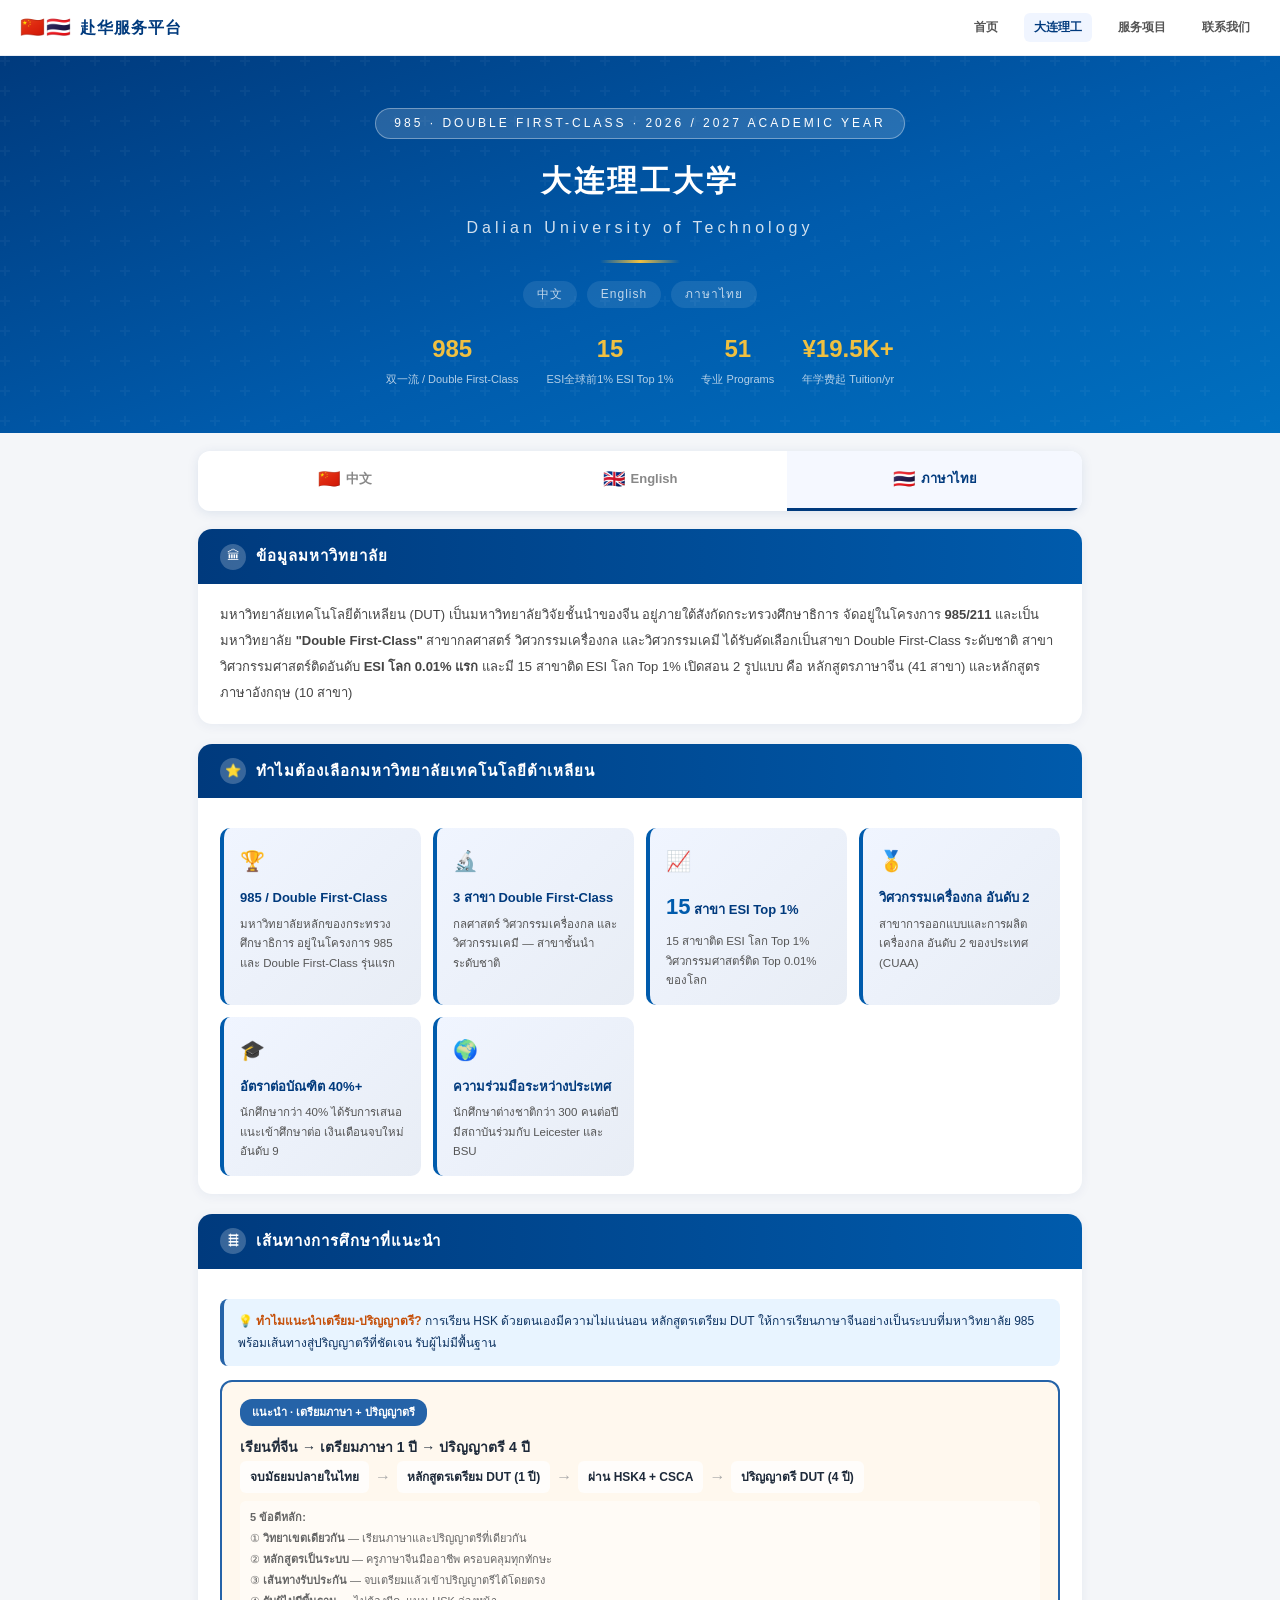
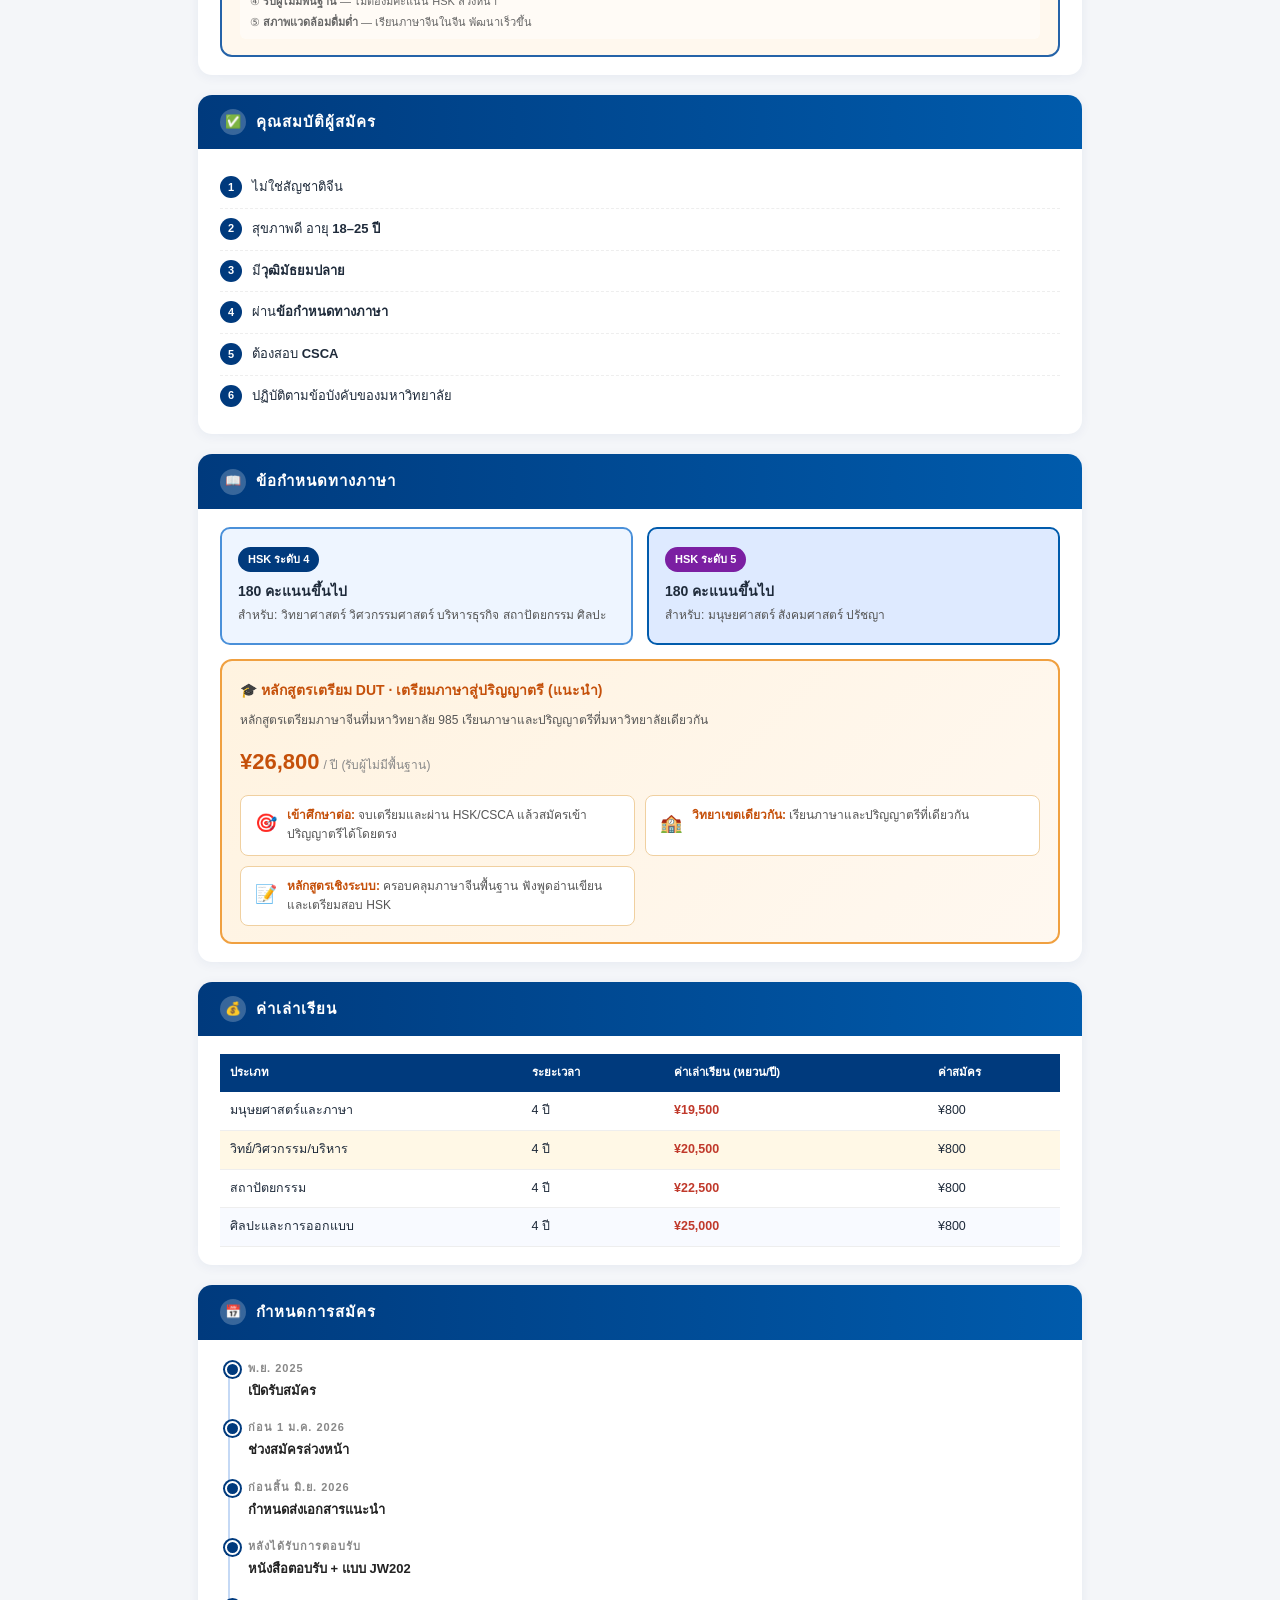
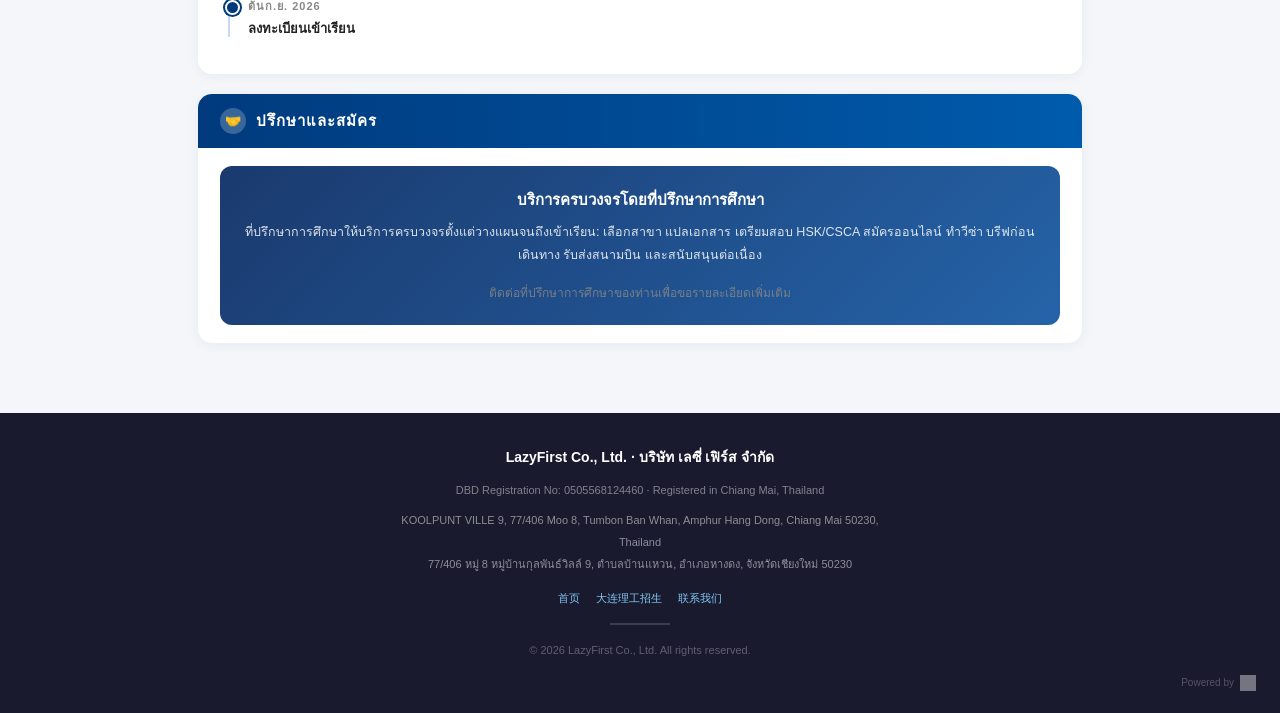
==== schools/dlut.html @ d9784d9c "页脚右下角添加 Powered by + LazyFirst logo（链向内部页面）" ====
<!DOCTYPE html>
<html lang="th">
<head>
<meta charset="UTF-8">
<meta name="viewport" content="width=device-width,initial-scale=1.0">
<title>大连理工大学 2026 国际本科招生 | DUT International Admission | LazyFirst</title>
<meta name="description" content="大连理工大学（DUT）2026年国际本科生招生 — 985/双一流重点大学。中文授课41个专业、英文授课10个专业。预本连读路径，零基础可入学。年学费¥19,500起。泰国学生专属申请通道。">
<meta property="og:title" content="大连理工大学 2026 国际本科招生 | 985名校直通车">
<meta property="og:description" content="985/双一流大学，泰国学生零基础可入学。预科+本科连读，年学费仅¥19,500起。">
<meta property="og:type" content="website">
<link rel="stylesheet" href="../css/style.css">
<style>
/* DLUT page-specific cover override */
.cover{background:linear-gradient(160deg,#003a7d 0%,#005bac 55%,#0070c0 100%);}
</style>
<script type="application/ld+json">
{
  "@context": "https://schema.org",
  "@type": "CollegeOrUniversity",
  "name": "Dalian University of Technology",
  "alternateName": "大连理工大学",
  "description": "Project 985/211 national key university in Dalian, China. 41 Chinese-taught + 10 English-taught undergraduate programs for international students."
}
</script>
</head>
<body>

<!-- ══ Brand Bar ══ -->
<div class="brand-bar">
  <a href="../index.html" class="brand-logo"><span class="bl-flag">🇨🇳🇹🇭</span>赴华服务平台</a>
  <div class="brand-nav">
    <a href="../index.html">首页</a>
    <a href="dlut.html" class="active">大连理工</a>
    <a href="../index.html#services">服务项目</a>
    <a href="../index.html#contact">联系我们</a>
  </div>
</div>

<!-- ══ Cover ══ -->
<div class="cover">
  <div class="cover-badge">985 · DOUBLE FIRST-CLASS · 2026 / 2027 ACADEMIC YEAR</div>
  <h1>大连理工大学</h1>
  <h2>Dalian University of Technology</h2>
  <div class="cover-divider"></div>
  <div class="cover-tri">
    <span>中文</span><span>English</span><span>ภาษาไทย</span>
  </div>
  <div class="cover-stats">
    <div class="s"><div class="n">985</div><div class="l">双一流 / Double First-Class</div></div>
    <div class="s"><div class="n">15</div><div class="l">ESI全球前1% ESI Top 1%</div></div>
    <div class="s"><div class="n">51</div><div class="l">专业 Programs</div></div>
    <div class="s"><div class="n">¥19.5K+</div><div class="l">年学费起 Tuition/yr</div></div>
  </div>
</div>

<div class="container">

  <!-- Language Switch -->
  <div class="lang-bar">
    <div class="lang-btn" data-lang="zh"><span class="flag">🇨🇳</span>中文</div>
    <div class="lang-btn" data-lang="en"><span class="flag">🇬🇧</span>English</div>
    <div class="lang-btn active" data-lang="th"><span class="flag">🇹🇭</span>ภาษาไทย</div>
  </div>

  <!-- ═══ 中文面板 ═══ -->
  <div class="panel" id="panel-zh" lang="zh">

    <div class="section">
      <div class="section-header"><div class="ic">🏛</div><h3>学校简介</h3></div>
      <div class="section-body">
        <p style="font-size:13px;color:#444;line-height:1.9;">大连理工大学（DUT）是中国著名研究型综合大学，教育部直属 <strong>985/211</strong> 重点高校，国家<strong>"双一流"</strong>建设高校。坐落于中国东北沿海城市大连，拥有完善的国际教育体系。力学、机械工程、化学工程与技术 3 个学科入选国家"双一流"建设学科，工程学进入 <strong>ESI 全球前万分之一</strong>，15 个学科进入 ESI 全球前 1%。国际教育学院提供中文授课（41个专业）和英文授课（10个专业）两种学习路径，涵盖人文、理工、经管、建筑、艺术等多学科门类。</p>
      </div>
    </div>

    <div class="section">
      <div class="section-header"><div class="ic">⭐</div><h3>为什么选择大连理工大学</h3></div>
      <div class="section-body">
        <div class="highlight-grid">
          <div class="highlight-card"><div class="hc-icon">🏆</div><div class="hc-title">985 / 双一流</div><div class="hc-desc">教育部直属全国重点大学，国家首批"985工程"和"双一流"建设高校，中国顶尖理工科院校之一</div></div>
          <div class="highlight-card"><div class="hc-icon">🔬</div><div class="hc-title">3个双一流学科</div><div class="hc-desc">力学、机械工程、化学工程与技术入选国家"双一流"建设学科，学科实力获国家认定</div></div>
          <div class="highlight-card"><div class="hc-icon">📈</div><div class="hc-title"><span class="hc-num">15</span>个 ESI 前1%</div><div class="hc-desc">15个学科进入ESI全球排名前1%，其中工程学进入全球前<strong>万分之一</strong></div></div>
          <div class="highlight-card"><div class="hc-icon">🥇</div><div class="hc-title">机械工程 全国第2</div><div class="hc-desc">机械设计制造及其自动化专业校友会排名全国第2，软科2025评级A+</div></div>
          <div class="highlight-card"><div class="hc-icon">🎓</div><div class="hc-title">保研率超40%</div><div class="hc-desc">本科生保送研究生比例超过40%，毕业生薪资排名全国第9</div></div>
          <div class="highlight-card"><div class="hc-icon">🌍</div><div class="hc-title">国际化办学</div><div class="hc-desc">每年300+名国际学生来校学习，与莱斯特大学等联合办学，国际认可度高</div></div>
        </div>
      </div>
    </div>

    <!-- Learning Path -->
    <div class="section">
      <div class="section-header"><div class="ic">🛤</div><h3>推荐升学路径</h3></div>
      <div class="section-body">
        <div class="alert alert-info" style="margin-bottom:14px;">
          <strong>💡 为什么推荐预本连读？</strong>自行备考HSK存在不确定性——语言环境缺乏、考试机会有限、备考周期长且效果难保证。选择大工预科，在同一所985大学完成语言培训与本科教育，升学路径清晰有保障，零基础可入学。
        </div>
        <div class="path-flow">
          <div class="path-option b" style="border-color:#2563a8;">
            <span class="po-tag" style="background:#2563a8;">推荐路径 · 预本连读</span>
            <h4>赴华 → 预科1年 → 本科4年</h4>
            <div class="po-flow">
              <span class="po-step">泰国高中毕业</span><span class="po-arrow">→</span>
              <span class="po-step">大连理工预科（1年）</span><span class="po-arrow">→</span>
              <span class="po-step">通过HSK4+CSCA</span><span class="po-arrow">→</span>
              <span class="po-step">大连理工本科（4年）</span>
            </div>
            <div class="po-note"><strong>预本连读的五大优势：</strong><br>① <strong>同一校园</strong>——语言学习和本科在同一所大学<br>② <strong>系统培训</strong>——专业汉语教师授课，涵盖综合汉语、HSK备考<br>③ <strong>升学有保障</strong>——预科结业通过考核后直接衔接本校本科<br>④ <strong>零基础可入学</strong>——不需要预先具备HSK成绩<br>⑤ <strong>沉浸式环境</strong>——在中国本土学习汉语，语言进步更快</div>
          </div>
        </div>
      </div>
    </div>

    <div class="section">
      <div class="section-header"><div class="ic">✅</div><h3>申请条件</h3></div>
      <div class="section-body">
        <ul class="cond-list">
          <li><div class="cond-num">1</div><div>非中国籍公民</div></li>
          <li><div class="cond-num">2</div><div>身体健康，年龄 <strong>18—25 周岁</strong>（未满18岁须在大连有监护人）</div></li>
          <li><div class="cond-num">3</div><div>具有<strong>高中毕业学历</strong>（未毕业者须提供预毕业证明）</div></li>
          <li><div class="cond-num">4</div><div>满足<strong>语言水平要求</strong>（中文授课→HSK；英文授课→英语能力证明）</div></li>
          <li><div class="cond-num">5</div><div>须参加教育部组织的 <strong>CSCA 测试</strong>，成绩作为录取必要材料</div></li>
          <li><div class="cond-num">6</div><div>符合教育部教外函〔2020〕12号文件及学校相关规定</div></li>
        </ul>
      </div>
    </div>

    <div class="section">
      <div class="section-header"><div class="ic">📖</div><h3>语言要求（中文授课）</h3></div>
      <div class="section-body">
        <p style="font-size:12px;color:#888;margin-bottom:12px;">申请汉语授课专业需提供 HSK 成绩，成绩有效期为 <strong>2年</strong></p>
        <div class="hsk-grid">
          <div class="hsk-card l4"><div class="lb">HSK 四级</div><h4>180分 及以上</h4><p>适用：理工类、经管类、建筑类、艺术设计类专业</p></div>
          <div class="hsk-card l5"><div class="lb">HSK 五级</div><h4>180分 及以上</h4><p>适用：人文社科类、哲学类专业</p></div>
        </div>
        <div class="yuke">
          <h4>🎓 大工预科 · 预本连读（推荐路径）</h4>
          <p>为国际学生提供专项汉语预科培训，<strong>在同一所985大学完成语言学习与本科教育</strong>。预科期间系统学习汉语并备考HSK，结业通过考核后直接衔接本校本科入学申请。</p>
          <div style="margin-top:10px;display:flex;align-items:center;gap:8px;">
            <span style="font-size:12px;color:#888;">预科学费：</span>
            <span class="yuke-price">¥26,800</span>
            <span style="font-size:12px;color:#888;">/ 学年（9月入学，零基础可入学）</span>
          </div>
          <div class="prep-benefits">
            <div class="prep-benefit"><div class="pb-icon">🎯</div><div class="pb-text"><strong>升学衔接</strong>：预科结业并通过HSK+CSCA后，可直接申请大工本科项目</div></div>
            <div class="prep-benefit"><div class="pb-icon">🏫</div><div class="pb-text"><strong>同一校园</strong>：语言学习与本科教育在同一所大学完成</div></div>
            <div class="prep-benefit"><div class="pb-icon">📝</div><div class="pb-text"><strong>系统汉语培训</strong>：涵盖汉语综合、听说读写及HSK专项备考</div></div>
          </div>
        </div>
        <div class="alert">
          <strong>英文授课专业</strong>无需 HSK 成绩，需提供雅思/托福等英语能力证明。莱斯特国际学院5个专业在<strong>盘锦校区</strong>就读。
        </div>
      </div>
    </div>

    <div class="section">
      <div class="section-header"><div class="ic">📚</div><h3>招生专业目录</h3></div>
      <div class="section-body">
        <h4 style="font-size:13px;font-weight:800;color:#005bac;margin-bottom:8px;">A. 中文授课专业（41个）— 按学院</h4>
        <table>
          <thead><tr><th>#</th><th>学院</th><th>专业名称</th><th>备注</th></tr></thead>
          <tbody>
            <tr style="background:#f0f5ff;"><td rowspan="3"><b>1</b></td><td rowspan="3"><b>人文学院</b></td><td>汉语言文学</td><td></td></tr>
            <tr><td>广播电视学</td><td></td></tr>
            <tr><td>哲学</td><td></td></tr>
            <tr><td><b>2</b></td><td><b>公共管理学院</b></td><td>公共管理</td><td></td></tr>
            <tr style="background:#f0f5ff;"><td rowspan="4"><b>3</b></td><td rowspan="4"><b>建筑与艺术学院</b></td><td>建筑学</td><td></td></tr>
            <tr><td>城乡规划</td><td></td></tr>
            <tr><td>工业设计</td><td></td></tr>
            <tr><td>艺术与科技</td><td></td></tr>
            <tr><td rowspan="2"><b>4</b></td><td rowspan="2"><b>数学科学学院</b></td><td>数学与应用数学</td><td></td></tr>
            <tr><td>信息与计算科学</td><td></td></tr>
            <tr><td><b>5</b></td><td><b>物理学院</b></td><td>应用物理学</td><td></td></tr>
            <tr><td rowspan="2"><b>6</b></td><td rowspan="2"><b>机械工程学院</b></td><td>机械设计制造及其自动化</td><td></td></tr>
            <tr><td>机械设计制造及其自动化（日语强化）</td><td><span class="note-tag">需日语基础</span></td></tr>
            <tr><td rowspan="4"><b>7</b></td><td rowspan="4"><b>材料科学与工程学院</b></td><td>材料成型及控制工程</td><td></td></tr>
            <tr><td>金属材料工程</td><td></td></tr>
            <tr><td>功能材料</td><td></td></tr>
            <tr><td>金属材料工程（中日精英班）</td><td><span class="note-tag">仅限日本NI项目</span></td></tr>
            <tr><td><b>8</b></td><td><b>能源与动力学院</b></td><td>能源与动力工程</td><td></td></tr>
            <tr><td><b>9</b></td><td><b>电气工程学院</b></td><td>电气工程及其自动化</td><td></td></tr>
            <tr><td><b>10</b></td><td><b>控制科学与工程学院</b></td><td>自动化</td><td></td></tr>
            <tr><td><b>11</b></td><td><b>信息与通信工程学院</b></td><td>电子信息工程</td><td></td></tr>
            <tr><td><b>12</b></td><td><b>计算机科学与技术学院</b></td><td>计算机科学与技术</td><td></td></tr>
          </tbody>
        </table>
        <p style="font-size:11px;color:#999;margin-top:8px;">※ 以上为部分专业列表，完整41个专业请咨询留学顾问。另有化工、土木、环境、经管、外国语等学院多个专业可选。</p>
        <h4 style="font-size:13px;font-weight:800;color:#27ae60;margin:16px 0 8px;">B. 英文授课专业（10个）</h4>
        <table>
          <thead><tr><th>#</th><th>学院</th><th>专业名称</th><th>备注</th></tr></thead>
          <tbody>
            <tr><td>1</td><td>机械工程学院</td><td>机械设计制造及其自动化</td><td></td></tr>
            <tr><td>2</td><td>建设工程学院</td><td>智能建造</td><td></td></tr>
            <tr><td>3</td><td>生物工程学院</td><td>生物工程（华大国际班）</td><td></td></tr>
            <tr style="background:#fff8ee;"><td rowspan="2">4</td><td rowspan="2">DUT-BSU联合学院</td><td>应用物理学</td><td></td></tr>
            <tr style="background:#fff8ee;"><td>工程力学</td><td></td></tr>
            <tr style="background:#eef5ff;"><td rowspan="5">5</td><td rowspan="5">莱斯特国际学院</td><td>过程装备与控制工程</td><td>盘锦校区</td></tr>
            <tr style="background:#eef5ff;"><td>应用化学</td><td>盘锦校区</td></tr>
            <tr style="background:#eef5ff;"><td>数理基础科学</td><td>盘锦校区</td></tr>
            <tr style="background:#eef5ff;"><td>环境生态工程</td><td>盘锦校区</td></tr>
            <tr style="background:#eef5ff;"><td>药学</td><td>盘锦校区</td></tr>
          </tbody>
        </table>
      </div>
    </div>

    <div class="section">
      <div class="section-header"><div class="ic">💰</div><h3>学费标准</h3></div>
      <div class="section-body">
        <table>
          <thead><tr><th>类别</th><th>学制</th><th>学费（人民币/年）</th><th>报名费</th></tr></thead>
          <tbody>
            <tr><td>人文外语类</td><td>4年</td><td class="price">¥19,500</td><td>¥800</td></tr>
            <tr class="hl"><td>理工类 / 经管类</td><td>4年</td><td class="price">¥20,500</td><td>¥800</td></tr>
            <tr><td>建筑类</td><td>4年</td><td class="price">¥22,500</td><td>¥800</td></tr>
            <tr><td>艺术设计类</td><td>4年</td><td class="price">¥25,000</td><td>¥800</td></tr>
          </tbody>
        </table>
        <div class="major-grid" style="margin-top:14px;">
          <div class="major-card"><div class="cat">人文外语</div><div class="fee">¥19,500<sub>/年</sub></div><div class="req">HSK 五级 180+</div></div>
          <div class="major-card"><div class="cat">理工/经管</div><div class="fee">¥20,500<sub>/年</sub></div><div class="req">HSK 四级 180+</div></div>
          <div class="major-card"><div class="cat">建筑类</div><div class="fee">¥22,500<sub>/年</sub></div><div class="req">HSK 四级 180+</div></div>
          <div class="major-card"><div class="cat">艺术设计</div><div class="fee">¥25,000<sub>/年</sub></div><div class="req">HSK 四级 180+ 作品集</div></div>
        </div>

        <!-- Interactive Cost Calculator -->
        <div class="calc-section" id="cost-calc">
          <h5>🧮 4年费用计算器（拖动滑块调整参数）</h5>
          <div class="calc-row">
            <label>年学费</label>
            <input type="range" id="calc-tuition" min="19500" max="25000" step="500" value="20500">
            <span class="calc-val" id="calc-tuition-val">¥20,500</span>
          </div>
          <div class="calc-row">
            <label>月住宿费</label>
            <input type="range" id="calc-dorm" min="600" max="1800" step="100" value="1200">
            <span class="calc-val" id="calc-dorm-val">¥1,200</span>
          </div>
          <div class="calc-row">
            <label>月生活费</label>
            <input type="range" id="calc-living" min="800" max="2000" step="100" value="1200">
            <span class="calc-val" id="calc-living-val">¥1,200</span>
          </div>
          <div class="calc-result">
            <div class="cr-label">4年总费用预估（不含报名费、保险、机票）</div>
            <div class="cr-total" id="calc-total">¥196,400</div>
            <div class="cr-detail" id="calc-detail"></div>
          </div>
        </div>
      </div>
    </div>

    <div class="section">
      <div class="section-header"><div class="ic">🏠</div><h3>住宿安排</h3></div>
      <div class="section-body">
        <table>
          <thead><tr><th>公寓</th><th>房型</th><th>设施</th><th>费用</th></tr></thead>
          <tbody>
            <tr><td>南山公寓</td><td><span class="acc-badge b-single">单人间</span></td><td>单人套间，公用卫生间、淋浴、客厅</td><td class="price">¥600/月</td></tr>
            <tr><td rowspan="2">博留公寓</td><td><span class="acc-badge b-double">双人间</span></td><td>独立卫浴、公用厨房、洗衣间、共享学习室</td><td class="price">¥1,200/月</td></tr>
            <tr><td><span class="acc-badge b-single">单人间</span></td><td>独立卫浴、公用厨房、洗衣间、共享学习室</td><td class="price">¥1,800/月</td></tr>
          </tbody>
        </table>
      </div>
    </div>

    <div class="section">
      <div class="section-header"><div class="ic">📊</div><h3>4年总费用测算（理工类为例）</h3></div>
      <div class="section-body">
        <div class="cost-grid">
          <div class="cost-card eco">
            <div class="tier">经济档</div><h4>南山公寓单间</h4>
            <div class="cost-row"><span>学费 4年</span><span class="cv">¥82,000</span></div>
            <div class="cost-row"><span>报名费</span><span class="cv">¥800</span></div>
            <div class="cost-row"><span>住宿 48月</span><span class="cv">¥28,800</span></div>
            <div class="cost-row"><span>生活费</span><span class="cv">¥48,000</span></div>
            <div class="cost-total"><span>合计</span><span>≈¥160,000</span></div>
          </div>
          <div class="cost-card std">
            <div class="tier">标准档</div><h4>博留公寓双人间</h4>
            <div class="cost-row"><span>学费 4年</span><span class="cv">¥82,000</span></div>
            <div class="cost-row"><span>报名费</span><span class="cv">¥800</span></div>
            <div class="cost-row"><span>住宿 48月</span><span class="cv">¥57,600</span></div>
            <div class="cost-row"><span>生活费</span><span class="cv">¥56,000</span></div>
            <div class="cost-total"><span>合计</span><span>≈¥196,000</span></div>
          </div>
          <div class="cost-card lux">
            <div class="tier">舒适档</div><h4>博留公寓单人间</h4>
            <div class="cost-row"><span>学费 4年</span><span class="cv">¥82,000</span></div>
            <div class="cost-row"><span>报名费</span><span class="cv">¥800</span></div>
            <div class="cost-row"><span>住宿 48月</span><span class="cv">¥86,400</span></div>
            <div class="cost-row"><span>生活费</span><span class="cv">¥64,000</span></div>
            <div class="cost-total"><span>合计</span><span>≈¥233,000</span></div>
          </div>
        </div>
        <div class="alert alert-info"><strong>说明：</strong>生活费按每月¥1,000—1,500估算，未计入保险、教材、往返机票。如需先读预科1年，总费用增加约¥55,000—70,000。</div>
      </div>
    </div>

    <div class="section">
      <div class="section-header"><div class="ic">📋</div><h3>申请所需材料</h3></div>
      <div class="section-body">
        <div class="alert" style="margin-bottom:14px;">
          <strong>📌 温馨提示：</strong>申请材料涉及公证翻译、学历认证、体检等多个环节，建议提前3—6个月开始准备。留学顾问可提供全程协助。
        </div>
        <div class="steps">
          <div class="step"><div class="step-n">1</div><div class="step-c"><h5>在线申请表</h5><p>在学校在线申请系统完成填写 <span style="color:#2563a8;">· 顾问可协助网申填报</span></p></div></div>
          <div class="step"><div class="step-n">2</div><div class="step-c"><h5>高中毕业证书（公证件）</h5><p>未毕业者附预毕业证明；非中英文须公证翻译</p></div></div>
          <div class="step"><div class="step-n">3</div><div class="step-c"><h5>高中全期成绩单</h5><p>教务处盖章，含至最近学期</p></div></div>
          <div class="step"><div class="step-n">4</div><div class="step-c"><h5>语言水平证明</h5><p>中文授课→HSK成绩单；英文授课→雅思/托福</p></div></div>
          <div class="step"><div class="step-n">5</div><div class="step-c"><h5>CSCA测试成绩单</h5><p>来华留学本科入学学业水平测试</p></div></div>
          <div class="step"><div class="step-n">6</div><div class="step-c"><h5>个人陈述 / 来华学习计划</h5><p>中文或英文，不少于600字</p></div></div>
          <div class="step"><div class="step-n">7</div><div class="step-c"><h5>推荐信</h5><p>一封，校长或老师出具（含签字、邮箱、电话）</p></div></div>
          <div class="step"><div class="step-n">8</div><div class="step-c"><h5>体格检查记录 + 血液检查报告</h5><p>有效期6个月</p></div></div>
          <div class="step"><div class="step-n">9</div><div class="step-c"><h5>护照首页 + 签证空白页</h5><p>有效期须晚于2026年9月</p></div></div>
          <div class="step"><div class="step-n">10</div><div class="step-c"><h5>无犯罪证明（6个月内）</h5><p>无法提供可签署承诺书替代</p></div></div>
          <div class="step"><div class="step-n">11</div><div class="step-c"><h5>经济担保证明（自费生）</h5><p>银行存款证明 ≥ ¥50,000或等额外币</p></div></div>
          <div class="step"><div class="step-n">12</div><div class="step-c"><h5>照片 + 补充材料</h5><p>3cm×4cm一张；艺术类另交2幅作品</p></div></div>
        </div>
      </div>
    </div>

    <div class="section">
      <div class="section-header"><div class="ic">📅</div><h3>申请时间安排</h3></div>
      <div class="section-body">
        <div class="timeline">
          <div class="tl-item"><div class="tl-d">2025年11月</div><div class="tl-e">申请通道开放</div><div class="tl-n">可在线提交申请 · 建议此时已完成材料准备</div></div>
          <div class="tl-item"><div class="tl-d">2026年1月1日前</div><div class="tl-e">早申请特别安排</div><div class="tl-n">可先提交网申，CSCA成绩后补</div></div>
          <div class="tl-item"><div class="tl-d">2026年6月底前</div><div class="tl-e">建议完成截止日</div><div class="tl-n">宜在此前提交全部材料 · 越早提交录取机会越大</div></div>
          <div class="tl-item"><div class="tl-d">录取后</div><div class="tl-e">录取通知书 + JW202签证表</div><div class="tl-n">凭此申请X签学习签证</div></div>
          <div class="tl-item"><div class="tl-d">2026年9月初</div><div class="tl-e">报到注册</div><div class="tl-n">具体日期以录取通知书为准</div></div>
        </div>
      </div>
    </div>

    <div class="section">
      <div class="section-header"><div class="ic">🤝</div><h3>咨询与报名</h3></div>
      <div class="section-body">
        <div class="agent-box">
          <h4>留学顾问全程服务</h4>
          <p style="margin-bottom:14px;">申请中国985高校涉及材料翻译公证、HSK/CSCA备考、网申填报、签证办理、行前准备等多个环节。留学顾问为您提供从规划到入学的一站式服务：</p>
          <div style="display:grid;grid-template-columns:1fr 1fr;gap:8px 16px;font-size:13px;margin-bottom:14px;">
            <div>✓ 选校选专业方案规划</div><div>✓ 材料清单审核与翻译公证</div>
            <div>✓ HSK备考方案指导</div><div>✓ CSCA报考与备考指导</div>
            <div>✓ 网上申请全程代办</div><div>✓ 个人陈述文书润色</div>
            <div>✓ 录取跟进与沟通</div><div>✓ X签学习签证办理</div>
            <div>✓ 行前培训与行李清单</div><div>✓ 机票预订与接机安排</div>
            <div>✓ 住宿安排协助</div><div>✓ 入学后持续支持</div>
          </div>
          <p style="font-size:12px;color:#888;">如需了解更多专业详情、申请协助、签证办理等服务，请联系您的留学顾问。</p>
        </div>
      </div>
    </div>

  </div><!-- /中文面板 -->

  <!-- ═══ English Panel ═══ -->
  <div class="panel" id="panel-en" lang="en">
    <div class="section">
      <div class="section-header"><div class="ic">🏛</div><h3>University Overview</h3></div>
      <div class="section-body">
        <p style="font-size:13px;color:#444;line-height:1.9;">Dalian University of Technology (DUT) is a prestigious research-oriented comprehensive university directly under China's Ministry of Education. It is a <strong>Project 985/211</strong> and national <strong>"Double First-Class"</strong> university. Three disciplines — Mechanics, Mechanical Engineering, and Chemical Engineering — are national Double First-Class construction disciplines. Engineering has entered <strong>ESI global top 0.01%</strong>, with 15 disciplines in ESI Top 1%. DUT offers two pathways: Chinese-taught (41 majors) and English-taught (10 majors).</p>
      </div>
    </div>

    <div class="section">
      <div class="section-header"><div class="ic">⭐</div><h3>Why Choose DUT</h3></div>
      <div class="section-body">
        <div class="highlight-grid">
          <div class="highlight-card"><div class="hc-icon">🏆</div><div class="hc-title">985 / Double First-Class</div><div class="hc-desc">Ministry of Education key university, among China's first batch of Project 985 and Double First-Class institutions</div></div>
          <div class="highlight-card"><div class="hc-icon">🔬</div><div class="hc-title">3 Double First-Class Disciplines</div><div class="hc-desc">Mechanics, Mechanical Engineering, and Chemical Engineering — nationally recognized elite disciplines</div></div>
          <div class="highlight-card"><div class="hc-icon">📈</div><div class="hc-title"><span class="hc-num">15</span> ESI Top 1%</div><div class="hc-desc">15 disciplines in ESI Global Top 1%; Engineering in global Top 0.01%</div></div>
          <div class="highlight-card"><div class="hc-icon">🥇</div><div class="hc-title">Mechanical Eng. Ranked #2</div><div class="hc-desc">Ranked #2 nationally (CUAA), A+ in ShanghaiRanking 2025</div></div>
          <div class="highlight-card"><div class="hc-icon">🎓</div><div class="hc-title">40%+ Grad School Rate</div><div class="hc-desc">Over 40% of undergraduates recommended for graduate programs; salary ranks #9 nationally</div></div>
          <div class="highlight-card"><div class="hc-icon">🌍</div><div class="hc-title">Global Partnerships</div><div class="hc-desc">300+ international students annually; joint institutes with Leicester and BSU</div></div>
        </div>
      </div>
    </div>

    <div class="section">
      <div class="section-header"><div class="ic">🛤</div><h3>Recommended Study Pathway</h3></div>
      <div class="section-body">
        <div class="alert alert-info" style="margin-bottom:14px;">
          <strong>💡 Why Foundation-to-Bachelor's?</strong> Self-studying for HSK carries uncertainty. The DUT Foundation Program offers structured Chinese training at a Project 985 university with a clear pathway to bachelor's admission. Zero Chinese foundation accepted.
        </div>
        <div class="path-flow">
          <div class="path-option b" style="border-color:#2563a8;">
            <span class="po-tag" style="background:#2563a8;">Recommended · Foundation + Bachelor's</span>
            <h4>Study in China → 1-Year Foundation → 4-Year Bachelor's</h4>
            <div class="po-flow">
              <span class="po-step">Graduate high school in Thailand</span><span class="po-arrow">→</span>
              <span class="po-step">DUT Foundation (1 year)</span><span class="po-arrow">→</span>
              <span class="po-step">Pass HSK4 + CSCA</span><span class="po-arrow">→</span>
              <span class="po-step">DUT Bachelor's (4 years)</span>
            </div>
            <div class="po-note"><strong>Five Key Advantages:</strong><br>① <strong>Same Campus</strong> — Language and degree at the same university<br>② <strong>Structured Training</strong> — Professional Chinese instructors, comprehensive courses<br>③ <strong>Guaranteed Pathway</strong> — Complete foundation to progress directly to bachelor's<br>④ <strong>Zero Foundation Accepted</strong> — No prior HSK score required<br>⑤ <strong>Immersive Environment</strong> — Study Chinese in China for faster progress</div>
          </div>
        </div>
      </div>
    </div>

    <div class="section">
      <div class="section-header"><div class="ic">📖</div><h3>Language Requirements</h3></div>
      <div class="section-body">
        <div class="hsk-grid">
          <div class="hsk-card l4"><div class="lb">HSK Level 4</div><h4>180+ points</h4><p>For: Science, Engineering, Management, Architecture, Art & Design</p></div>
          <div class="hsk-card l5"><div class="lb">HSK Level 5</div><h4>180+ points</h4><p>For: Humanities, Social Sciences, Philosophy</p></div>
        </div>
        <div class="yuke">
          <h4>🎓 DUT Foundation · Pathway to Bachelor's (Recommended)</h4>
          <p>Specialized Chinese language preparatory training at a Project 985 university. Complete both language study and degree at the same university.</p>
          <div style="margin-top:10px;"><span class="yuke-price">¥26,800</span> <span style="font-size:12px;color:#888;">/ year (September intake, zero Chinese accepted)</span></div>
          <div class="prep-benefits">
            <div class="prep-benefit"><div class="pb-icon">🎯</div><div class="pb-text"><strong>Pathway:</strong> Complete foundation + pass HSK/CSCA, then apply directly for DUT bachelor's</div></div>
            <div class="prep-benefit"><div class="pb-icon">🏫</div><div class="pb-text"><strong>Same Campus:</strong> Language study and degree at the same university</div></div>
            <div class="prep-benefit"><div class="pb-icon">📝</div><div class="pb-text"><strong>Structured Training:</strong> Comprehensive Chinese + HSK prep, zero foundation accepted</div></div>
          </div>
        </div>
      </div>
    </div>

    <div class="section">
      <div class="section-header"><div class="ic">💰</div><h3>Tuition & Cost Calculator</h3></div>
      <div class="section-body">
        <table>
          <thead><tr><th>Category</th><th>Duration</th><th>Tuition (RMB/yr)</th><th>App Fee</th></tr></thead>
          <tbody>
            <tr><td>Humanities & Languages</td><td>4 years</td><td class="price">¥19,500</td><td>¥800</td></tr>
            <tr class="hl"><td>Science / Engineering / Management</td><td>4 years</td><td class="price">¥20,500</td><td>¥800</td></tr>
            <tr><td>Architecture</td><td>4 years</td><td class="price">¥22,500</td><td>¥800</td></tr>
            <tr><td>Art & Design</td><td>4 years</td><td class="price">¥25,000</td><td>¥800</td></tr>
          </tbody>
        </table>
        <div class="calc-section" style="margin-top:16px;">
          <h5>🧮 4-Year Cost Calculator (drag sliders)</h5>
          <div class="calc-row">
            <label>Tuition/yr</label>
            <input type="range" id="calc-tuition-en" min="19500" max="25000" step="500" value="20500">
            <span class="calc-val" id="calc-tuition-en-val">¥20,500</span>
          </div>
          <div class="calc-row">
            <label>Dorm/mo</label>
            <input type="range" id="calc-dorm-en" min="600" max="1800" step="100" value="1200">
            <span class="calc-val" id="calc-dorm-en-val">¥1,200</span>
          </div>
          <div class="calc-row">
            <label>Living/mo</label>
            <input type="range" id="calc-living-en" min="800" max="2000" step="100" value="1200">
            <span class="calc-val" id="calc-living-en-val">¥1,200</span>
          </div>
          <div class="calc-result">
            <div class="cr-label">4-Year Total (excl. insurance, books, flights)</div>
            <div class="cr-total" id="calc-total-en">¥196,400</div>
          </div>
        </div>
      </div>
    </div>

    <div class="section">
      <div class="section-header"><div class="ic">🤝</div><h3>Consultation & Enrollment</h3></div>
      <div class="section-body">
        <div class="agent-box">
          <h4>Full-Service Study Advisor Support</h4>
          <p style="margin-bottom:14px;">Your study advisor provides end-to-end service from planning to enrollment: program selection, document translation, HSK/CSCA prep, online application, visa processing, pre-departure briefing, airport pickup, and ongoing support.</p>
          <p style="font-size:12px;color:#888;">For more details, please contact your study advisor.</p>
        </div>
      </div>
    </div>
  </div><!-- /English -->

  <!-- ═══ Thai Panel ═══ -->
  <div class="panel active" id="panel-th" lang="th">
    <div class="section">
      <div class="section-header"><div class="ic">🏛</div><h3>ข้อมูลมหาวิทยาลัย</h3></div>
      <div class="section-body">
        <p style="font-size:13px;color:#444;line-height:2;">มหาวิทยาลัยเทคโนโลยีต้าเหลียน (DUT) เป็นมหาวิทยาลัยวิจัยชั้นนำของจีน อยู่ภายใต้สังกัดกระทรวงศึกษาธิการ จัดอยู่ในโครงการ <strong>985/211</strong> และเป็นมหาวิทยาลัย <strong>"Double First-Class"</strong> สาขากลศาสตร์ วิศวกรรมเครื่องกล และวิศวกรรมเคมี ได้รับคัดเลือกเป็นสาขา Double First-Class ระดับชาติ สาขาวิศวกรรมศาสตร์ติดอันดับ <strong>ESI โลก 0.01% แรก</strong> และมี 15 สาขาติด ESI โลก Top 1% เปิดสอน 2 รูปแบบ คือ หลักสูตรภาษาจีน (41 สาขา) และหลักสูตรภาษาอังกฤษ (10 สาขา)</p>
      </div>
    </div>

    <div class="section">
      <div class="section-header"><div class="ic">⭐</div><h3>ทำไมต้องเลือกมหาวิทยาลัยเทคโนโลยีต้าเหลียน</h3></div>
      <div class="section-body">
        <div class="highlight-grid">
          <div class="highlight-card"><div class="hc-icon">🏆</div><div class="hc-title">985 / Double First-Class</div><div class="hc-desc">มหาวิทยาลัยหลักของกระทรวงศึกษาธิการ อยู่ในโครงการ 985 และ Double First-Class รุ่นแรก</div></div>
          <div class="highlight-card"><div class="hc-icon">🔬</div><div class="hc-title">3 สาขา Double First-Class</div><div class="hc-desc">กลศาสตร์ วิศวกรรมเครื่องกล และวิศวกรรมเคมี — สาขาชั้นนำระดับชาติ</div></div>
          <div class="highlight-card"><div class="hc-icon">📈</div><div class="hc-title"><span class="hc-num">15</span> สาขา ESI Top 1%</div><div class="hc-desc">15 สาขาติด ESI โลก Top 1% วิศวกรรมศาสตร์ติด Top 0.01% ของโลก</div></div>
          <div class="highlight-card"><div class="hc-icon">🥇</div><div class="hc-title">วิศวกรรมเครื่องกล อันดับ 2</div><div class="hc-desc">สาขาการออกแบบและการผลิตเครื่องกล อันดับ 2 ของประเทศ (CUAA)</div></div>
          <div class="highlight-card"><div class="hc-icon">🎓</div><div class="hc-title">อัตราต่อบัณฑิต 40%+</div><div class="hc-desc">นักศึกษากว่า 40% ได้รับการเสนอแนะเข้าศึกษาต่อ เงินเดือนจบใหม่อันดับ 9</div></div>
          <div class="highlight-card"><div class="hc-icon">🌍</div><div class="hc-title">ความร่วมมือระหว่างประเทศ</div><div class="hc-desc">นักศึกษาต่างชาติกว่า 300 คนต่อปี มีสถาบันร่วมกับ Leicester และ BSU</div></div>
        </div>
      </div>
    </div>

    <div class="section">
      <div class="section-header"><div class="ic">🛤</div><h3>เส้นทางการศึกษาที่แนะนำ</h3></div>
      <div class="section-body">
        <div class="alert alert-info" style="margin-bottom:14px;">
          <strong>💡 ทำไมแนะนำเตรียม-ปริญญาตรี?</strong> การเรียน HSK ด้วยตนเองมีความไม่แน่นอน หลักสูตรเตรียม DUT ให้การเรียนภาษาจีนอย่างเป็นระบบที่มหาวิทยาลัย 985 พร้อมเส้นทางสู่ปริญญาตรีที่ชัดเจน รับผู้ไม่มีพื้นฐาน
        </div>
        <div class="path-flow">
          <div class="path-option b" style="border-color:#2563a8;">
            <span class="po-tag" style="background:#2563a8;">แนะนำ · เตรียมภาษา + ปริญญาตรี</span>
            <h4>เรียนที่จีน → เตรียมภาษา 1 ปี → ปริญญาตรี 4 ปี</h4>
            <div class="po-flow">
              <span class="po-step">จบมัธยมปลายในไทย</span><span class="po-arrow">→</span>
              <span class="po-step">หลักสูตรเตรียม DUT (1 ปี)</span><span class="po-arrow">→</span>
              <span class="po-step">ผ่าน HSK4 + CSCA</span><span class="po-arrow">→</span>
              <span class="po-step">ปริญญาตรี DUT (4 ปี)</span>
            </div>
            <div class="po-note"><strong>5 ข้อดีหลัก:</strong><br>① <strong>วิทยาเขตเดียวกัน</strong> — เรียนภาษาและปริญญาตรีที่เดียวกัน<br>② <strong>หลักสูตรเป็นระบบ</strong> — ครูภาษาจีนมืออาชีพ ครอบคลุมทุกทักษะ<br>③ <strong>เส้นทางรับประกัน</strong> — จบเตรียมแล้วเข้าปริญญาตรีได้โดยตรง<br>④ <strong>รับผู้ไม่มีพื้นฐาน</strong> — ไม่ต้องมีคะแนน HSK ล่วงหน้า<br>⑤ <strong>สภาพแวดล้อมดื่มด่ำ</strong> — เรียนภาษาจีนในจีน พัฒนาเร็วขึ้น</div>
          </div>
        </div>
      </div>
    </div>

    <div class="section">
      <div class="section-header"><div class="ic">✅</div><h3>คุณสมบัติผู้สมัคร</h3></div>
      <div class="section-body">
        <ul class="cond-list">
          <li><div class="cond-num">1</div><div>ไม่ใช่สัญชาติจีน</div></li>
          <li><div class="cond-num">2</div><div>สุขภาพดี อายุ <strong>18–25 ปี</strong></div></li>
          <li><div class="cond-num">3</div><div>มี<strong>วุฒิมัธยมปลาย</strong></div></li>
          <li><div class="cond-num">4</div><div>ผ่าน<strong>ข้อกำหนดทางภาษา</strong></div></li>
          <li><div class="cond-num">5</div><div>ต้องสอบ <strong>CSCA</strong></div></li>
          <li><div class="cond-num">6</div><div>ปฏิบัติตามข้อบังคับของมหาวิทยาลัย</div></li>
        </ul>
      </div>
    </div>

    <div class="section">
      <div class="section-header"><div class="ic">📖</div><h3>ข้อกำหนดทางภาษา</h3></div>
      <div class="section-body">
        <div class="hsk-grid">
          <div class="hsk-card l4"><div class="lb">HSK ระดับ 4</div><h4>180 คะแนนขึ้นไป</h4><p>สำหรับ: วิทยาศาสตร์ วิศวกรรมศาสตร์ บริหารธุรกิจ สถาปัตยกรรม ศิลปะ</p></div>
          <div class="hsk-card l5"><div class="lb">HSK ระดับ 5</div><h4>180 คะแนนขึ้นไป</h4><p>สำหรับ: มนุษยศาสตร์ สังคมศาสตร์ ปรัชญา</p></div>
        </div>
        <div class="yuke">
          <h4>🎓 หลักสูตรเตรียม DUT · เตรียมภาษาสู่ปริญญาตรี (แนะนำ)</h4>
          <p>หลักสูตรเตรียมภาษาจีนที่มหาวิทยาลัย 985 เรียนภาษาและปริญญาตรีที่มหาวิทยาลัยเดียวกัน</p>
          <div style="margin-top:10px;"><span class="yuke-price">¥26,800</span> <span style="font-size:12px;color:#888;">/ ปี (รับผู้ไม่มีพื้นฐาน)</span></div>
          <div class="prep-benefits">
            <div class="prep-benefit"><div class="pb-icon">🎯</div><div class="pb-text"><strong>เข้าศึกษาต่อ:</strong> จบเตรียมและผ่าน HSK/CSCA แล้วสมัครเข้าปริญญาตรีได้โดยตรง</div></div>
            <div class="prep-benefit"><div class="pb-icon">🏫</div><div class="pb-text"><strong>วิทยาเขตเดียวกัน:</strong> เรียนภาษาและปริญญาตรีที่เดียวกัน</div></div>
            <div class="prep-benefit"><div class="pb-icon">📝</div><div class="pb-text"><strong>หลักสูตรเชิงระบบ:</strong> ครอบคลุมภาษาจีนพื้นฐาน ฟังพูดอ่านเขียน และเตรียมสอบ HSK</div></div>
          </div>
        </div>
      </div>
    </div>

    <div class="section">
      <div class="section-header"><div class="ic">💰</div><h3>ค่าเล่าเรียน</h3></div>
      <div class="section-body">
        <table>
          <thead><tr><th>ประเภท</th><th>ระยะเวลา</th><th>ค่าเล่าเรียน (หยวน/ปี)</th><th>ค่าสมัคร</th></tr></thead>
          <tbody>
            <tr><td>มนุษยศาสตร์และภาษา</td><td>4 ปี</td><td class="price">¥19,500</td><td>¥800</td></tr>
            <tr class="hl"><td>วิทย์/วิศวกรรม/บริหาร</td><td>4 ปี</td><td class="price">¥20,500</td><td>¥800</td></tr>
            <tr><td>สถาปัตยกรรม</td><td>4 ปี</td><td class="price">¥22,500</td><td>¥800</td></tr>
            <tr><td>ศิลปะและการออกแบบ</td><td>4 ปี</td><td class="price">¥25,000</td><td>¥800</td></tr>
          </tbody>
        </table>
      </div>
    </div>

    <div class="section">
      <div class="section-header"><div class="ic">📅</div><h3>กำหนดการสมัคร</h3></div>
      <div class="section-body">
        <div class="timeline">
          <div class="tl-item"><div class="tl-d">พ.ย. 2025</div><div class="tl-e">เปิดรับสมัคร</div></div>
          <div class="tl-item"><div class="tl-d">ก่อน 1 ม.ค. 2026</div><div class="tl-e">ช่วงสมัครล่วงหน้า</div></div>
          <div class="tl-item"><div class="tl-d">ก่อนสิ้น มิ.ย. 2026</div><div class="tl-e">กำหนดส่งเอกสารแนะนำ</div></div>
          <div class="tl-item"><div class="tl-d">หลังได้รับการตอบรับ</div><div class="tl-e">หนังสือตอบรับ + แบบ JW202</div></div>
          <div class="tl-item"><div class="tl-d">ต้นก.ย. 2026</div><div class="tl-e">ลงทะเบียนเข้าเรียน</div></div>
        </div>
      </div>
    </div>

    <div class="section">
      <div class="section-header"><div class="ic">🤝</div><h3>ปรึกษาและสมัคร</h3></div>
      <div class="section-body">
        <div class="agent-box">
          <h4>บริการครบวงจรโดยที่ปรึกษาการศึกษา</h4>
          <p style="margin-bottom:14px;">ที่ปรึกษาการศึกษาให้บริการครบวงจรตั้งแต่วางแผนจนถึงเข้าเรียน: เลือกสาขา แปลเอกสาร เตรียมสอบ HSK/CSCA สมัครออนไลน์ ทำวีซ่า บรีฟก่อนเดินทาง รับส่งสนามบิน และสนับสนุนต่อเนื่อง</p>
          <p style="font-size:12px;color:#888;">ติดต่อที่ปรึกษาการศึกษาของท่านเพื่อขอรายละเอียดเพิ่มเติม</p>
        </div>
      </div>
    </div>
  </div><!-- /Thai -->

</div><!-- /container -->

<!-- ══ Footer ══ -->
<footer>
  <div class="ft-company">LazyFirst Co., Ltd. · บริษัท เลซี่ เฟิร์ส จำกัด</div>
  <div class="ft-reg">DBD Registration No: 0505568124460 · Registered in Chiang Mai, Thailand</div>
  <div class="ft-address">
    KOOLPUNT VILLE 9, 77/406 Moo 8, Tumbon Ban Whan, Amphur Hang Dong, Chiang Mai 50230, Thailand<br>
    77/406 หมู่ 8 หมู่บ้านกุลพันธ์วิลล์ 9, ตำบลบ้านแหวน, อำเภอหางดง, จังหวัดเชียงใหม่ 50230
  </div>
  <div class="ft-links">
    <a href="../index.html">首页</a>
    <a href="dlut.html">大连理工招生</a>
    <a href="../index.html#contact">联系我们</a>
  </div>
  <div class="ft-divider"></div>
  <div class="ft-copy">© 2026 LazyFirst Co., Ltd. All rights reserved.</div>
  <div class="ft-powered"><a href="https://visitchina.lazyfirst.com/staff/advisor.html">Powered by <img src="../assets/logo.jpg" alt="LazyFirst"></a></div>
</footer>

<script src="../js/main.js"></script>
</body>
</html>
---- css/style.css ----
/* ============================================================
   visitChina Shared Stylesheet
   Applies to: index.html (portal), schools/dlut.html, future pages
   ============================================================ */

/* ── Reset & Base ── */
*{margin:0;padding:0;box-sizing:border-box;}
body{font-family:"Noto Sans SC","Noto Sans Thai","Sukhumvit Set","Tahoma",sans-serif;background:#f4f6f9;color:#1e2a3a;line-height:1.75;font-size:14px;}
.container{max-width:920px;margin:0 auto;padding:0 18px 50px;}

/* ── Shared Brand Header ── */
.brand-bar{background:#fff;border-bottom:1px solid #e8edf5;padding:10px 20px;display:flex;align-items:center;justify-content:space-between;flex-wrap:wrap;gap:10px;}
.brand-logo{font-size:16px;font-weight:900;color:#003a7d;letter-spacing:1px;text-decoration:none;display:flex;align-items:center;gap:8px;}
.brand-logo .bl-flag{font-size:20px;}
.brand-nav{display:flex;gap:16px;align-items:center;flex-wrap:wrap;}
.brand-nav a{font-size:12px;color:#555;text-decoration:none;font-weight:600;padding:4px 10px;border-radius:6px;transition:all .2s;}
.brand-nav a:hover,.brand-nav a.active{color:#003a7d;background:#f0f5ff;}

/* ── Language Switch Bar ── */
.lang-bar{display:flex;background:#fff;border-radius:12px;overflow:hidden;box-shadow:0 2px 12px rgba(0,58,125,.1);margin:18px 0;position:sticky;top:6px;z-index:100;}
.lang-btn{flex:1;text-align:center;padding:13px 8px;font-size:13px;font-weight:700;color:#888;cursor:pointer;border-bottom:3px solid transparent;transition:all .2s;display:flex;align-items:center;justify-content:center;gap:6px;}
.lang-btn:hover{background:#f0f5ff;}
.lang-btn.active{color:#003a7d;border-bottom-color:#003a7d;background:#f5f8ff;}
.lang-btn .flag{font-size:18px;}
.panel{display:none;}
.panel.active{display:block;}

/* ── Shared Section ── */
.section{background:#fff;border-radius:14px;overflow:hidden;margin-bottom:20px;box-shadow:0 2px 12px rgba(0,58,125,.06);}
.section-header{background:linear-gradient(90deg,#003a7d,#005bac);color:#fff;padding:13px 22px;display:flex;align-items:center;gap:10px;}
.section-header .ic{width:26px;height:26px;background:rgba(255,255,255,.22);border-radius:50%;display:flex;align-items:center;justify-content:center;font-size:13px;flex-shrink:0;}
.section-header h3{font-size:15px;font-weight:800;letter-spacing:1px;}
.section-body{padding:18px 22px;}

/* ── Cover/Hero ── */
.cover{background:linear-gradient(160deg,#003a7d 0%,#005bac 55%,#0070c0 100%);color:#fff;padding:52px 36px 44px;text-align:center;position:relative;overflow:hidden;}
.cover::after{content:"";position:absolute;inset:0;background:url("data:image/svg+xml,%3Csvg width='60' height='60' viewBox='0 0 60 60' xmlns='http://www.w3.org/2000/svg'%3E%3Cg fill='none' fill-rule='evenodd'%3E%3Cg fill='%23ffffff' fill-opacity='0.035'%3E%3Cpath d='M36 34v-4h-2v4h-4v2h4v4h2v-4h4v-2h-4zm0-30V0h-2v4h-4v2h4v4h2V6h4V4h-4zM6 34v-4H4v4H0v2h4v4h2v-4h4v-2H6zM6 4V0H4v4H0v2h4v4h2V6h4V4H6z'/%3E%3C/g%3E%3C/g%3E%3C/svg%3E");}
.cover-badge{display:inline-block;background:rgba(255,255,255,.15);border:1px solid rgba(255,255,255,.35);border-radius:20px;padding:4px 18px;font-size:12px;letter-spacing:3px;margin-bottom:16px;position:relative;z-index:1;}
.cover h1{font-size:30px;font-weight:900;letter-spacing:3px;margin-bottom:6px;position:relative;z-index:1;}
.cover h2{font-size:16px;font-weight:400;opacity:.82;letter-spacing:4px;position:relative;z-index:1;}
.cover-divider{width:80px;height:3px;background:linear-gradient(90deg,transparent,#f0c040,transparent);margin:18px auto;position:relative;z-index:1;}
.cover-tri{display:flex;justify-content:center;gap:10px;flex-wrap:wrap;position:relative;z-index:1;}
.cover-tri span{font-size:12px;opacity:.75;letter-spacing:1px;padding:3px 14px;background:rgba(255,255,255,.12);border-radius:14px;}
.cover-stats{display:flex;justify-content:center;gap:28px;flex-wrap:wrap;margin-top:20px;position:relative;z-index:1;}
.cover-stats .s .n{font-size:24px;font-weight:900;color:#f0c040;}
.cover-stats .s .l{font-size:11px;opacity:.7;}

/* ── Tables ── */
table{width:100%;border-collapse:collapse;font-size:12.5px;}
thead tr{background:#003a7d;color:#fff;}
thead th{padding:8px 10px;text-align:left;font-weight:700;font-size:11.5px;white-space:nowrap;}
tbody tr{border-bottom:1px solid #eee;}
tbody tr:nth-child(even){background:#f8faff;}
tbody tr:hover td{background:#eef5ff;}
tbody td{padding:7px 10px;vertical-align:middle;}
.price{font-weight:700;color:#c0392b;}
.hl{background:#fff8e6!important;}
.note-tag{font-size:10.5px;color:#e67e22;background:#fff8ee;padding:2px 6px;border-radius:4px;white-space:nowrap;}

/* ── Highlight Cards ── */
.highlight-grid{display:grid;grid-template-columns:repeat(auto-fit,minmax(200px,1fr));gap:12px;margin-top:12px;}
.highlight-card{background:linear-gradient(135deg,#f0f5ff,#e8edf5);border-radius:10px;padding:14px 16px;border-left:4px solid #005bac;}
.highlight-card .hc-icon{font-size:20px;margin-bottom:6px;}
.highlight-card .hc-title{font-size:13px;font-weight:800;color:#003a7d;margin-bottom:4px;}
.highlight-card .hc-desc{font-size:11.5px;color:#555;line-height:1.7;}
.highlight-card .hc-num{font-size:22px;font-weight:900;color:#005bac;}

/* ── Cost Cards ── */
.cost-grid{display:grid;grid-template-columns:repeat(auto-fit,minmax(220px,1fr));gap:14px;}
.cost-card{border-radius:12px;padding:16px;}
.cost-card.eco{border:2px solid #27ae60;background:#f0faf5;}
.cost-card.std{border:2px solid #2563a8;background:#f0f5ff;}
.cost-card.lux{border:2px solid #8e44ad;background:#faf5ff;}
.cost-card .tier{font-size:11px;font-weight:700;letter-spacing:1px;margin-bottom:3px;}
.cost-card.eco .tier{color:#27ae60;}
.cost-card.std .tier{color:#2563a8;}
.cost-card.lux .tier{color:#8e44ad;}
.cost-card h4{font-size:15px;font-weight:900;margin-bottom:8px;}
.cost-card.eco h4{color:#27ae60;}
.cost-card.std h4{color:#2563a8;}
.cost-card.lux h4{color:#8e44ad;}
.cost-row{display:flex;justify-content:space-between;padding:5px 0;border-bottom:1px solid rgba(0,0,0,.08);font-size:11.5px;}
.cost-row:last-of-type{border-bottom:none;}
.cost-row .cv{font-weight:700;}
.cost-card.eco .cv{color:#27ae60;}
.cost-card.std .cv{color:#2563a8;}
.cost-card.lux .cv{color:#8e44ad;}
.cost-total{display:flex;justify-content:space-between;padding:8px 0 0;margin-top:4px;border-top:2px solid rgba(0,0,0,.12);font-weight:900;font-size:14px;}
.cost-card.eco .cost-total{color:#27ae60;border-color:rgba(39,174,96,.3);}
.cost-card.std .cost-total{color:#2563a8;border-color:rgba(37,99,168,.3);}
.cost-card.lux .cost-total{color:#8e44ad;border-color:rgba(142,68,173,.3);}

/* ── Alerts ── */
.alert{background:#fff8e6;border-left:4px solid #f0a040;border-radius:8px;padding:11px 14px;font-size:12px;color:#7a4500;margin-top:12px;}
.alert strong{color:#c5500a;}
.alert-info{background:#e8f4ff;border-left:4px solid #2563a8;color:#0d3362;}

/* ── Steps ── */
.steps{display:flex;flex-direction:column;gap:7px;}
.step{display:flex;gap:11px;align-items:flex-start;background:#f8f9ff;border-radius:8px;padding:9px 13px;}
.step-n{min-width:26px;height:26px;background:linear-gradient(135deg,#003a7d,#005bac);color:#fff;border-radius:50%;display:flex;align-items:center;justify-content:center;font-weight:700;font-size:11.5px;flex-shrink:0;}
.step-c h5{font-size:12.5px;font-weight:700;margin-bottom:1px;}
.step-c p{font-size:11px;color:#666;}

/* ── Timeline ── */
.timeline{position:relative;padding-left:28px;}
.timeline::before{content:"";position:absolute;left:8px;top:5px;bottom:5px;width:2px;background:#c5d9f5;}
.tl-item{position:relative;margin-bottom:14px;}
.tl-item::before{content:"";position:absolute;left:-23px;top:4px;width:11px;height:11px;background:#003a7d;border-radius:50%;border:2px solid #fff;box-shadow:0 0 0 2px #003a7d;}
.tl-d{font-size:11px;color:#888;font-weight:700;letter-spacing:1px;}
.tl-e{font-size:13px;font-weight:600;color:#222;}
.tl-n{font-size:11px;color:#666;}

/* ── Condition List ── */
.cond-list{list-style:none;}
.cond-list li{display:flex;align-items:flex-start;gap:10px;padding:8px 0;border-bottom:1px dashed #eee;font-size:13px;}
.cond-list li:last-child{border-bottom:none;}
.cond-num{min-width:22px;height:22px;background:#003a7d;color:#fff;border-radius:50%;display:flex;align-items:center;justify-content:center;font-size:11px;font-weight:700;flex-shrink:0;margin-top:1px;}

/* ── Agent Contact Box ── */
.agent-box{background:linear-gradient(135deg,#1a3a6e,#2563a8);border-radius:12px;padding:20px 24px;color:#fff;text-align:center;}
.agent-box h4{font-size:15px;font-weight:800;margin-bottom:6px;}
.agent-box p{font-size:12.5px;opacity:.85;}

/* ── HSK Cards ── */
.hsk-grid{display:grid;grid-template-columns:1fr 1fr;gap:14px;}
.hsk-card{border-radius:10px;padding:16px;border:2px solid #d0dff5;}
.hsk-card.l4{border-color:#4a90d9;background:#eef5ff;}
.hsk-card.l5{border-color:#005bac;background:#deeaff;}
.hsk-card .lb{display:inline-block;background:#003a7d;color:#fff;border-radius:14px;padding:2px 10px;font-size:11px;font-weight:700;margin-bottom:6px;}
.hsk-card.l5 .lb{background:#7b1fa2;}
.hsk-card h4{font-size:14px;font-weight:800;}
.hsk-card p{font-size:12px;color:#555;}

/* ── Foundation/Yuke Card ── */
.yuke{background:linear-gradient(135deg,#fff3e0,#fff8f0);border:2px solid #f0a040;border-radius:12px;padding:16px 18px;margin-top:14px;}
.yuke h4{font-size:14px;font-weight:800;color:#c5500a;margin-bottom:6px;}
.yuke p{font-size:12px;color:#555;line-height:1.8;}
.yuke-price{font-size:22px;font-weight:900;color:#c5500a;}

/* ── Major Cards ── */
.major-grid{display:grid;grid-template-columns:repeat(auto-fit,minmax(200px,1fr));gap:12px;}
.major-card{background:#f8faff;border:1px solid #dde8f5;border-radius:10px;padding:12px 14px;}
.major-card .cat{font-size:10.5px;color:#005bac;font-weight:700;letter-spacing:1px;margin-bottom:4px;}
.major-card .fee{font-size:17px;font-weight:900;color:#c0392b;}
.major-card .fee sub{font-size:10.5px;font-weight:400;color:#888;}
.major-card .req{font-size:11px;color:#555;margin-top:4px;}

/* ── Accommodation Badge ── */
.acc-badge{display:inline-block;padding:2px 8px;border-radius:8px;font-size:10.5px;font-weight:700;}
.b-single{background:#e8f0fe;color:#003a7d;}
.b-double{background:#e8f5e9;color:#2e7d32;}

/* ── Prep Benefits ── */
.prep-benefits{display:grid;grid-template-columns:1fr 1fr;gap:10px;margin-top:12px;}
.prep-benefit{background:#fff;border:1px solid #f0d0a0;border-radius:8px;padding:10px 14px;display:flex;gap:10px;align-items:flex-start;}
.prep-benefit .pb-icon{font-size:18px;flex-shrink:0;}
.prep-benefit .pb-text{font-size:12px;color:#555;line-height:1.6;}
.prep-benefit .pb-text strong{color:#c5500a;}

/* ── Path/Flow ── */
.path-flow{display:flex;flex-direction:column;gap:14px;margin-top:8px;}
.path-option{border-radius:12px;padding:16px 18px;border:2px solid;}
.path-option.b{border-color:#f0a040;background:#fff8ee;}
.path-option .po-tag{display:inline-block;font-size:11px;font-weight:800;padding:3px 12px;border-radius:12px;margin-bottom:8px;color:#fff;}
.path-option .po-flow{display:flex;align-items:center;flex-wrap:wrap;gap:6px;font-size:12px;margin-bottom:8px;}
.path-option .po-step{background:rgba(255,255,255,.75);border-radius:6px;padding:5px 10px;font-weight:600;}
.path-option .po-arrow{color:#aaa;font-size:16px;font-weight:bold;}
.path-option .po-note{font-size:11px;color:#666;margin-top:4px;padding:6px 10px;background:rgba(255,255,255,.5);border-radius:6px;}

/* ── Portal-specific Styles ── */
.hero-portal{background:linear-gradient(160deg,#0a1628 0%,#0f3460 50%,#005bac 100%);color:#fff;padding:60px 36px 50px;text-align:center;position:relative;overflow:hidden;}
.hero-portal::after{content:"";position:absolute;inset:0;background:url("data:image/svg+xml,%3Csvg width='60' height='60' viewBox='0 0 60 60' xmlns='http://www.w3.org/2000/svg'%3E%3Cg fill='none'%3E%3Cg fill='%23ffffff' fill-opacity='0.03'%3E%3Ccircle cx='30' cy='30' r='3'/%3E%3Ccircle cx='10' cy='10' r='2'/%3E%3Ccircle cx='50' cy='50' r='2'/%3E%3Ccircle cx='10' cy='50' r='2'/%3E%3Ccircle cx='50' cy='10' r='2'/%3E%3C/g%3E%3C/g%3E%3C/svg%3E");}
.hero-portal .hp-badge{display:inline-block;background:rgba(240,192,64,.18);border:1px solid rgba(240,192,64,.35);border-radius:20px;padding:4px 18px;font-size:12px;letter-spacing:3px;margin-bottom:20px;position:relative;z-index:1;color:#f0c040;}
.hero-portal h1{font-size:36px;font-weight:900;letter-spacing:2px;margin-bottom:10px;position:relative;z-index:1;}
.hero-portal .hp-sub{font-size:16px;opacity:.75;margin-bottom:8px;position:relative;z-index:1;}
.hero-portal .hp-tagline{font-size:13px;opacity:.55;position:relative;z-index:1;}

.services-grid{display:grid;grid-template-columns:repeat(auto-fit,minmax(240px,1fr));gap:16px;margin:20px 0;}
.service-card{background:#fff;border-radius:14px;padding:22px 20px;box-shadow:0 2px 12px rgba(0,58,125,.06);text-align:center;border:2px solid transparent;transition:all .2s;cursor:pointer;}
.service-card:hover{box-shadow:0 4px 24px rgba(0,58,125,.12);transform:translateY(-2px);}
.service-card .sc-icon{font-size:32px;margin-bottom:10px;}
.service-card h4{font-size:15px;font-weight:800;color:#003a7d;margin-bottom:6px;}
.service-card p{font-size:12px;color:#666;line-height:1.7;}
.service-card.sc-active{border-color:#005bac;}

.school-grid{display:grid;grid-template-columns:repeat(auto-fit,minmax(260px,1fr));gap:16px;}
.school-card{background:#fff;border-radius:14px;overflow:hidden;box-shadow:0 2px 12px rgba(0,58,125,.08);transition:all .2s;text-decoration:none;color:inherit;display:block;}
.school-card:hover{box-shadow:0 6px 24px rgba(0,58,125,.15);transform:translateY(-3px);}
.school-card .sc-img{height:140px;background:linear-gradient(135deg,#003a7d,#005bac);display:flex;align-items:center;justify-content:center;color:#fff;font-size:28px;}
.school-card .sc-body{padding:16px 18px;}
.school-card .sc-body h4{font-size:15px;font-weight:800;color:#003a7d;margin-bottom:6px;}
.school-card .sc-body .sc-tags{display:flex;gap:6px;flex-wrap:wrap;margin-bottom:8px;}
.school-card .sc-body .sc-tags span{font-size:10.5px;padding:3px 8px;border-radius:8px;font-weight:700;}
.tag-985{background:#e8f0fe;color:#003a7d;}
.tag-qs{background:#e8f5e9;color:#2e7d32;}
.tag-th{background:#fff3e0;color:#e67e22;}
.school-card .sc-body .sc-info{font-size:12px;color:#666;line-height:1.7;}

/* ── Social Proof ── */
.social-proof{background:#fff;border-radius:14px;padding:20px 24px;box-shadow:0 2px 12px rgba(0,58,125,.06);margin-bottom:20px;}
.social-proof h3{font-size:16px;font-weight:800;color:#003a7d;margin-bottom:14px;}
.sp-stats{display:grid;grid-template-columns:repeat(auto-fit,minmax(140px,1fr));gap:12px;}
.sp-stat{text-align:center;padding:14px 10px;background:#f8faff;border-radius:10px;}
.sp-stat .sp-num{font-size:28px;font-weight:900;color:#005bac;}
.sp-stat .sp-label{font-size:11px;color:#666;margin-top:4px;line-height:1.5;}

/* ── Cost Calculator Slider ── */
.calc-section{background:#f8faff;border-radius:14px;padding:20px 24px;margin-top:16px;}
.calc-section h5{font-size:13px;font-weight:800;color:#003a7d;margin-bottom:14px;}
.calc-row{display:flex;align-items:center;gap:14px;margin-bottom:12px;flex-wrap:wrap;}
.calc-row label{min-width:100px;font-size:12px;font-weight:600;color:#555;}
.calc-row input[type=range]{flex:1;min-width:140px;accent-color:#005bac;}
.calc-row .calc-val{min-width:70px;font-size:12px;font-weight:700;color:#003a7d;text-align:right;}
.calc-result{text-align:center;padding:14px;margin-top:12px;background:#e8f0fe;border-radius:10px;}
.calc-result .cr-label{font-size:11px;color:#005bac;font-weight:700;letter-spacing:1px;}
.calc-result .cr-total{font-size:28px;font-weight:900;color:#003a7d;margin:4px 0;}
.calc-result .cr-detail{font-size:11px;color:#666;}

/* ── Footer ── */
footer{background:#1a1a2e;color:rgba(255,255,255,.65);padding:30px 24px 20px;text-align:center;font-size:11px;line-height:2;}
footer .ft-company{font-size:14px;font-weight:800;color:#fff;margin-bottom:8px;}
footer .ft-reg{font-size:11px;color:rgba(255,255,255,.45);margin-bottom:8px;}
footer .ft-address{font-size:11px;color:rgba(255,255,255,.5);max-width:500px;margin:0 auto 12px;}
footer .ft-links{display:flex;gap:16px;justify-content:center;flex-wrap:wrap;margin-bottom:10px;}
footer .ft-links a{color:#81c8f5;text-decoration:none;font-size:11px;}
footer .ft-divider{width:60px;height:2px;background:rgba(255,255,255,.15);margin:14px auto;}
footer .ft-copy{color:rgba(255,255,255,.3);}
footer .ft-powered{display:flex;align-items:center;justify-content:flex-end;gap:6px;margin-top:12px;font-size:10px;color:rgba(255,255,255,.25);}
footer .ft-powered a{color:rgba(255,255,255,.25);text-decoration:none;display:flex;align-items:center;gap:6px;}
footer .ft-powered a:hover{color:rgba(255,255,255,.5);}
footer .ft-powered img{height:16px;width:auto;opacity:.4;}

/* ── Coming Soon ── */
.coming-soon{position:relative;overflow:hidden;}
.coming-soon::after{content:"Coming Soon";position:absolute;top:12px;right:-28px;background:#f0a040;color:#fff;font-size:10px;font-weight:700;padding:3px 32px;transform:rotate(45deg);}

/* ── Thai font ── */
[lang="th"]{font-family:"Noto Sans Thai","Sukhumvit Set","Tahoma","Noto Sans SC",sans-serif;line-height:1.9;}

/* ── Responsive ── */
@media(max-width:768px){
  .cover h1{font-size:22px;}
  .hero-portal h1{font-size:24px;}
  .hero-portal .hp-sub{font-size:14px;}
  .hsk-grid{grid-template-columns:1fr;}
  .prep-benefits{grid-template-columns:1fr;}
  table{font-size:10.5px;}
  thead th,tbody td{padding:5px 5px;}
  .lang-btn{font-size:11px;padding:10px 4px;}
  .lang-btn .flag{font-size:15px;}
  .brand-bar{padding:8px 14px;}
  .brand-nav a{font-size:11px;}
  .sp-stats{grid-template-columns:repeat(2,1fr);}
  .services-grid{grid-template-columns:1fr;}
  .school-grid{grid-template-columns:1fr;}
  .calc-row{flex-direction:column;align-items:stretch;}
  .calc-row label{min-width:auto;}
}
@media(max-width:480px){
  .cover{padding:32px 20px 28px;}
  .hero-portal{padding:40px 20px 32px;}
  .cover-stats{gap:16px;}
  .cover-stats .s .n{font-size:18px;}
  .cover-stats .s .l{font-size:10px;}
  .cost-grid,.major-grid,.highlight-grid{grid-template-columns:1fr;}
  .sp-stats{grid-template-columns:1fr 1fr;}
  footer{padding:20px 14px;}
}
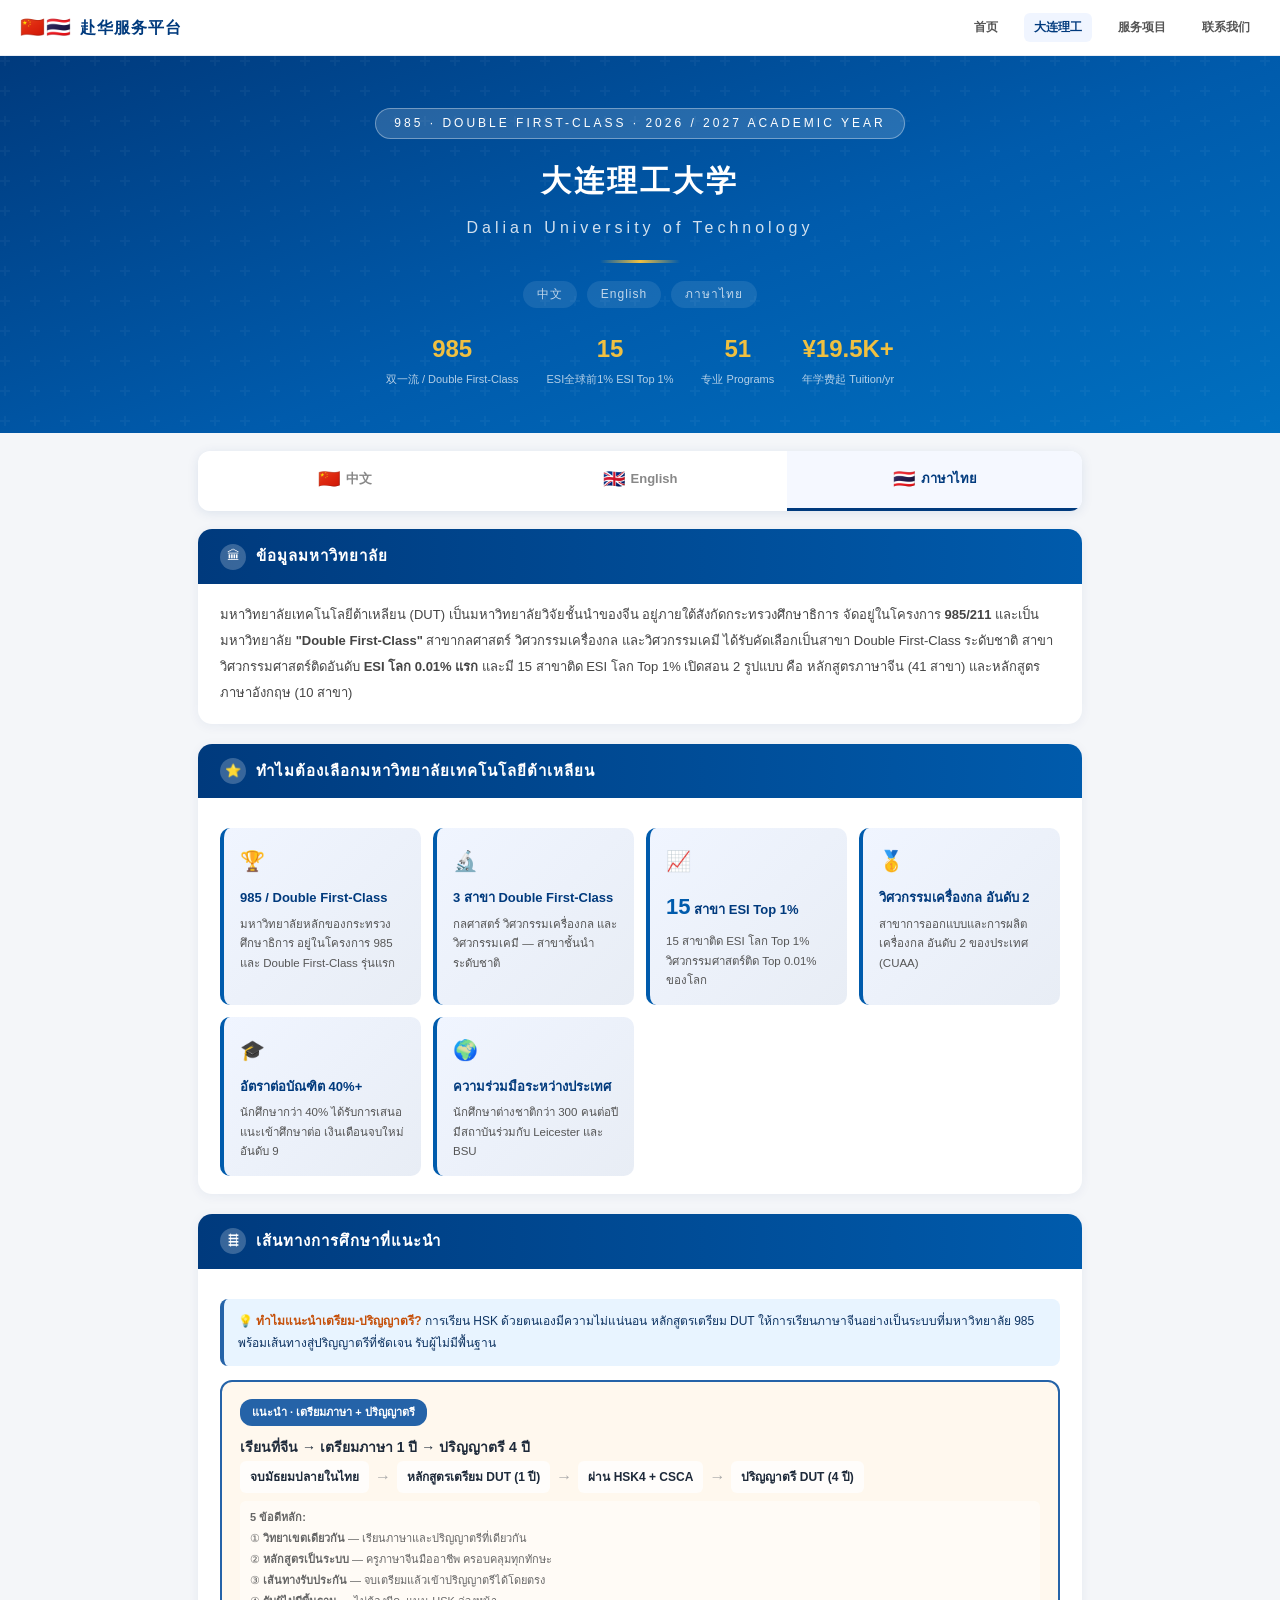
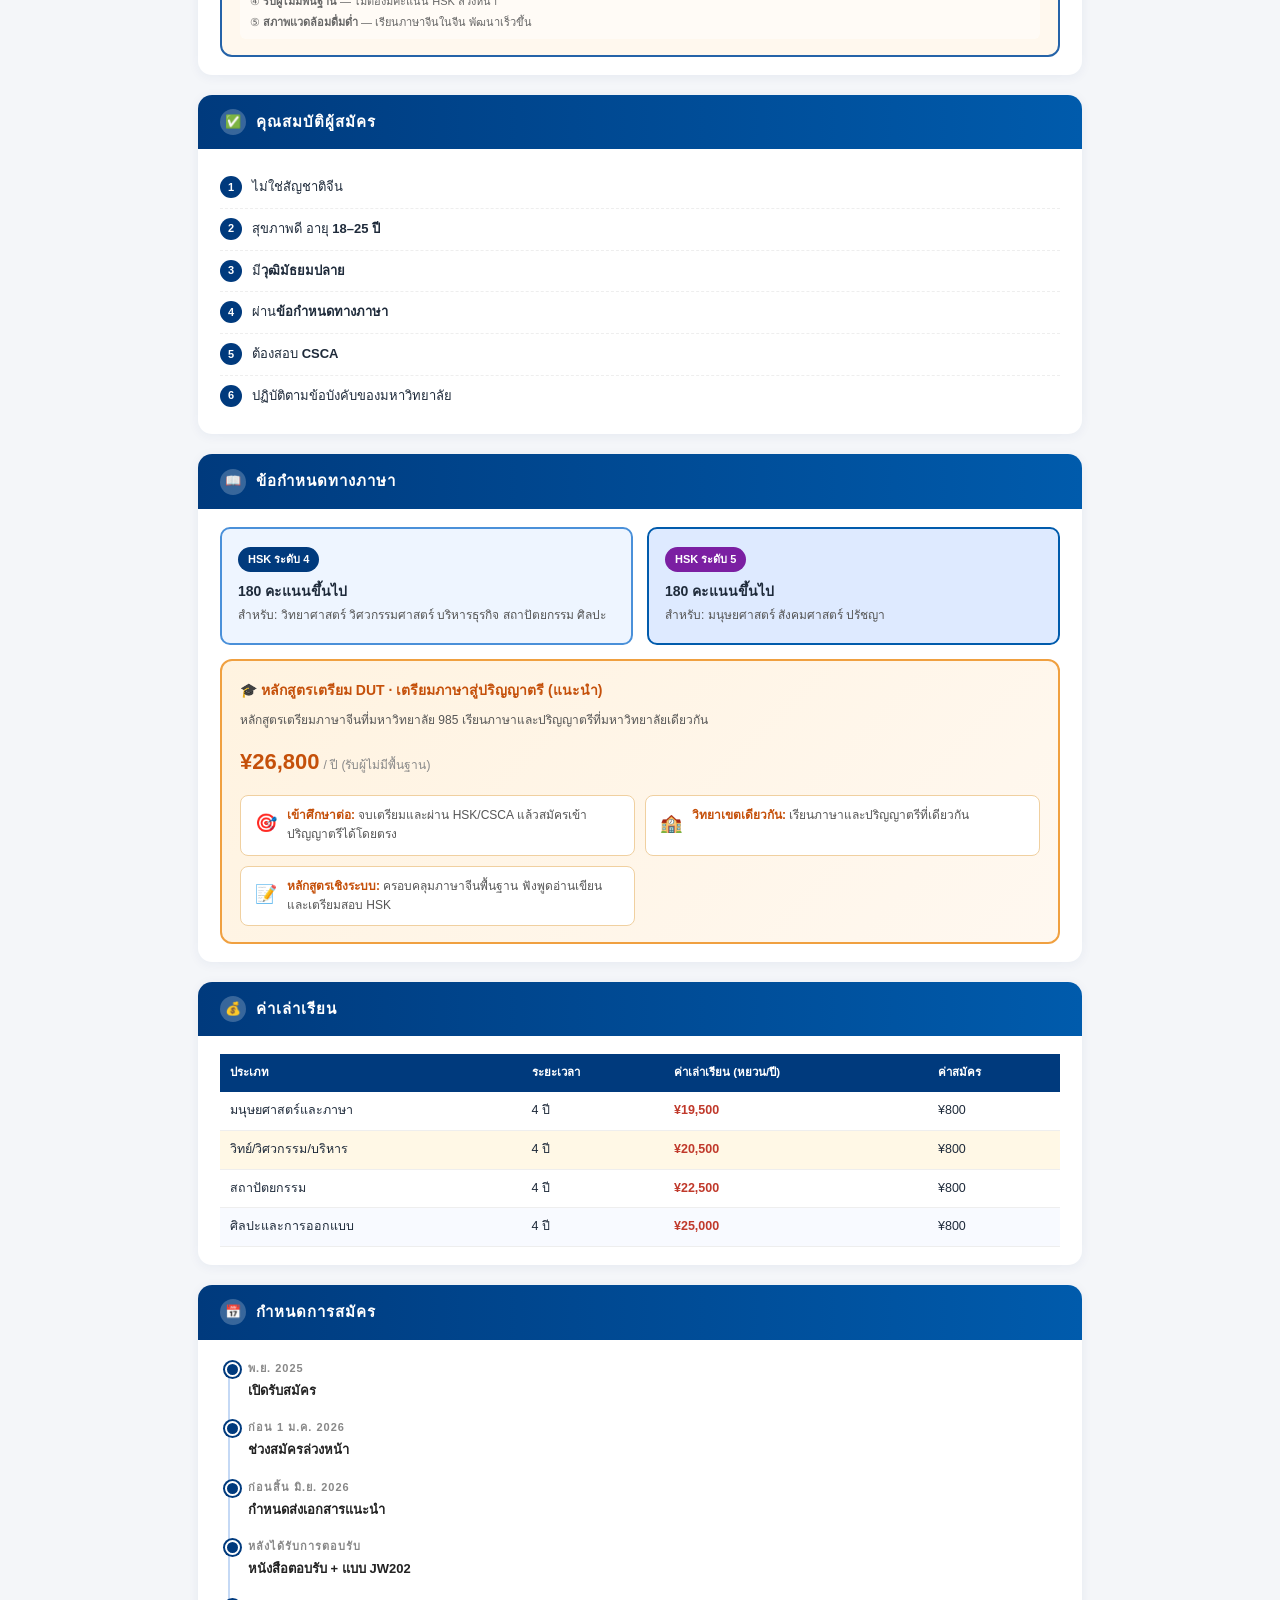
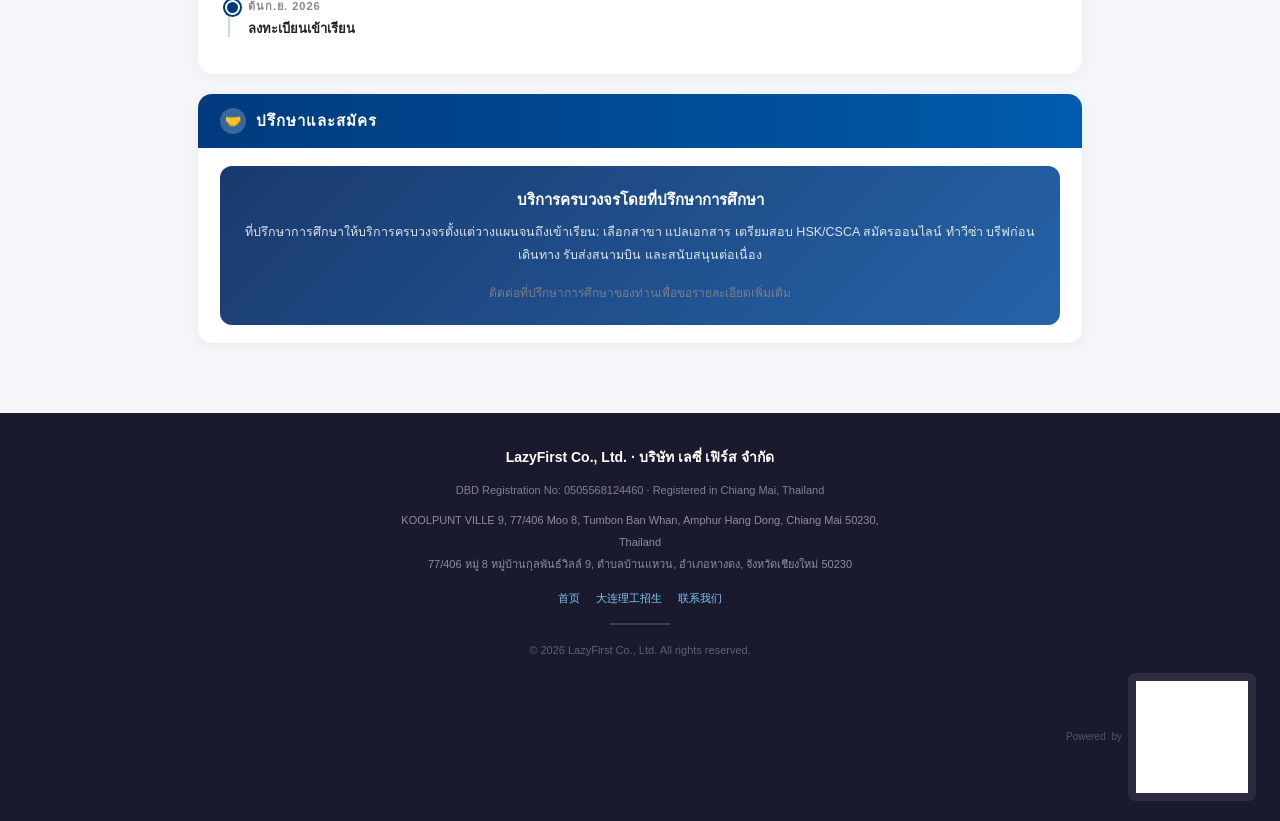
==== commit 1d03b847: "Logo 调整：128x128、链接仅Powered文字、PNG深底适配" ====
--- a/schools/dlut.html
+++ b/schools/dlut.html
@@ -602,7 +602,7 @@
   </div>
   <div class="ft-divider"></div>
   <div class="ft-copy">© 2026 LazyFirst Co., Ltd. All rights reserved.</div>
-  <div class="ft-powered"><a href="https://visitchina.lazyfirst.com/staff/advisor.html">Powered by <img src="../assets/logo.jpg" alt="LazyFirst"></a></div>
+  <div class="ft-powered"><a href="https://visitchina.lazyfirst.com/staff/advisor.html">Powered</a> by <img src="../assets/logo.png" alt="LazyFirst"></div>
 </footer>
 
 <script src="../js/main.js"></script>
--- a/css/style.css
+++ b/css/style.css
@@ -229,7 +229,7 @@
 footer .ft-powered{display:flex;align-items:center;justify-content:flex-end;gap:6px;margin-top:12px;font-size:10px;color:rgba(255,255,255,.25);}
 footer .ft-powered a{color:rgba(255,255,255,.25);text-decoration:none;display:flex;align-items:center;gap:6px;}
 footer .ft-powered a:hover{color:rgba(255,255,255,.5);}
-footer .ft-powered img{height:16px;width:auto;opacity:.4;}
+footer .ft-powered img{width:128px;height:128px;vertical-align:middle;background:rgba(255,255,255,.08);border-radius:8px;padding:8px;}
 
 /* ── Coming Soon ── */
 .coming-soon{position:relative;overflow:hidden;}
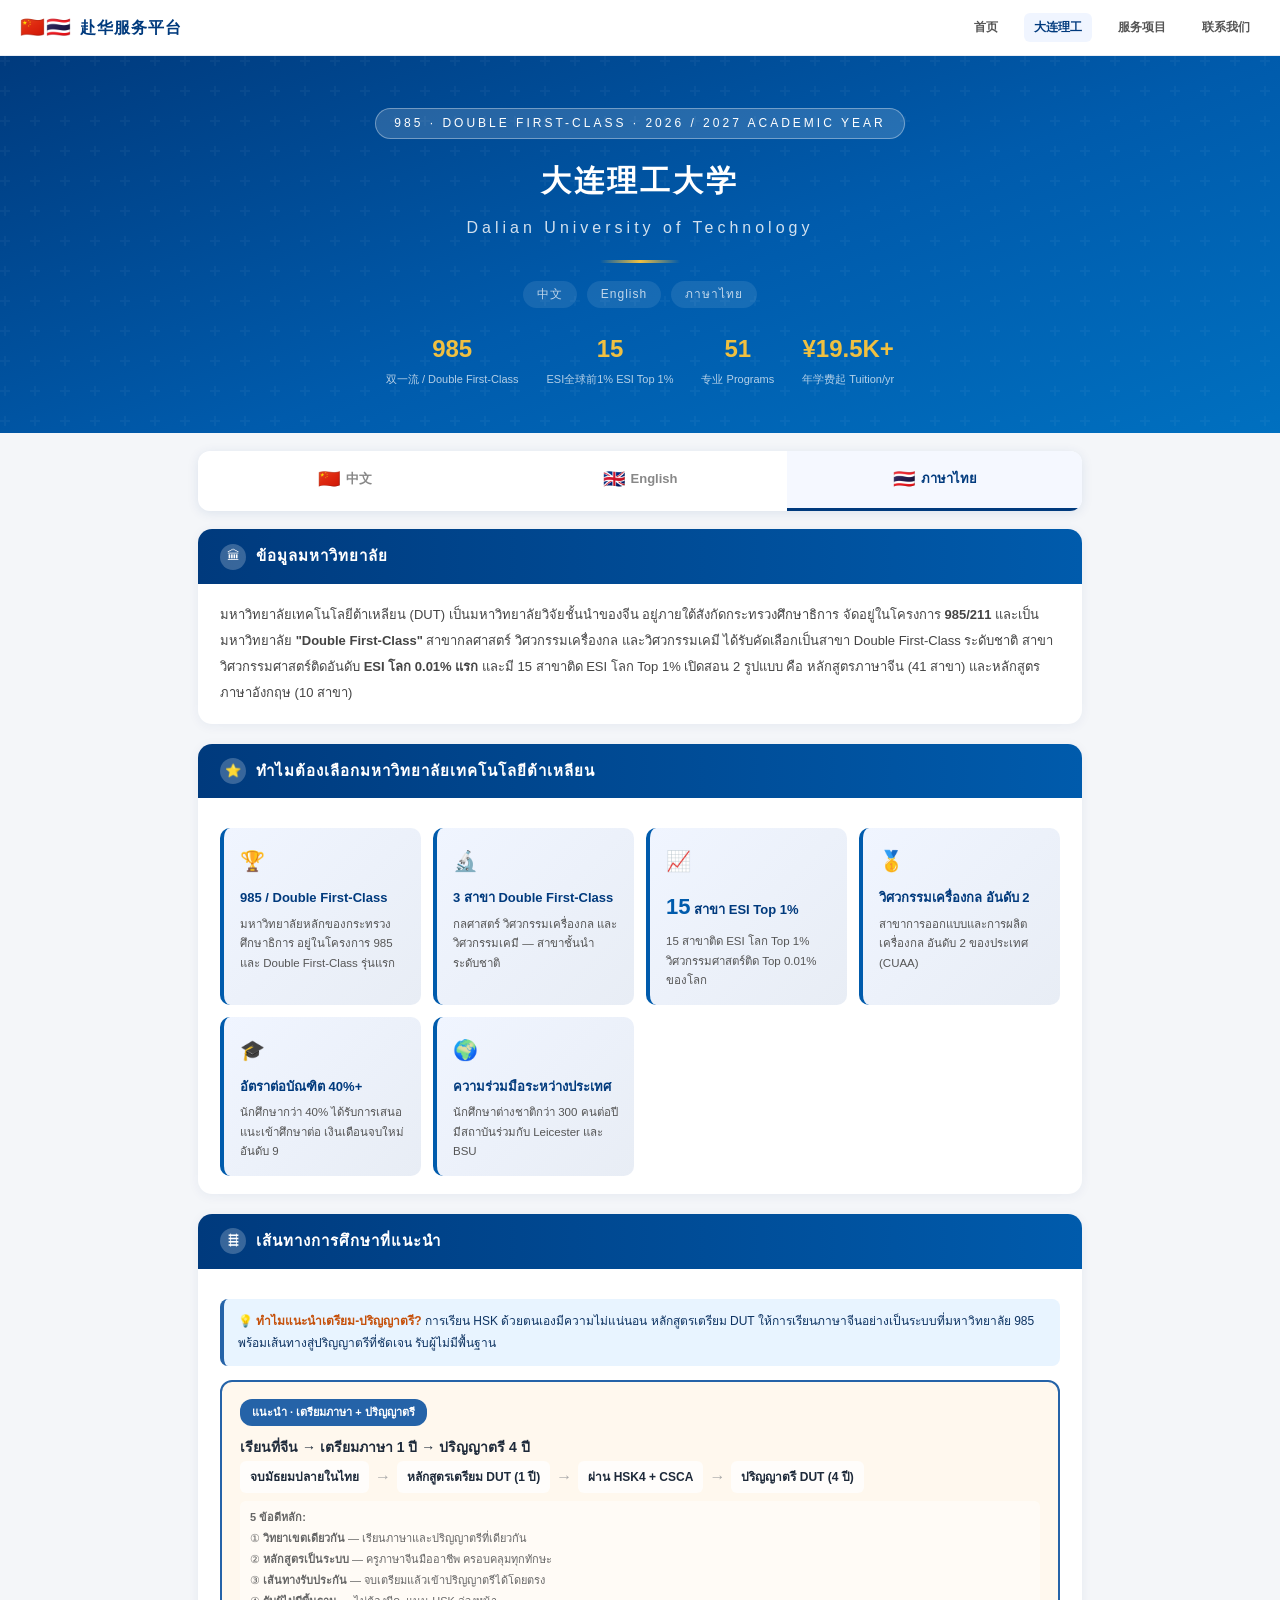
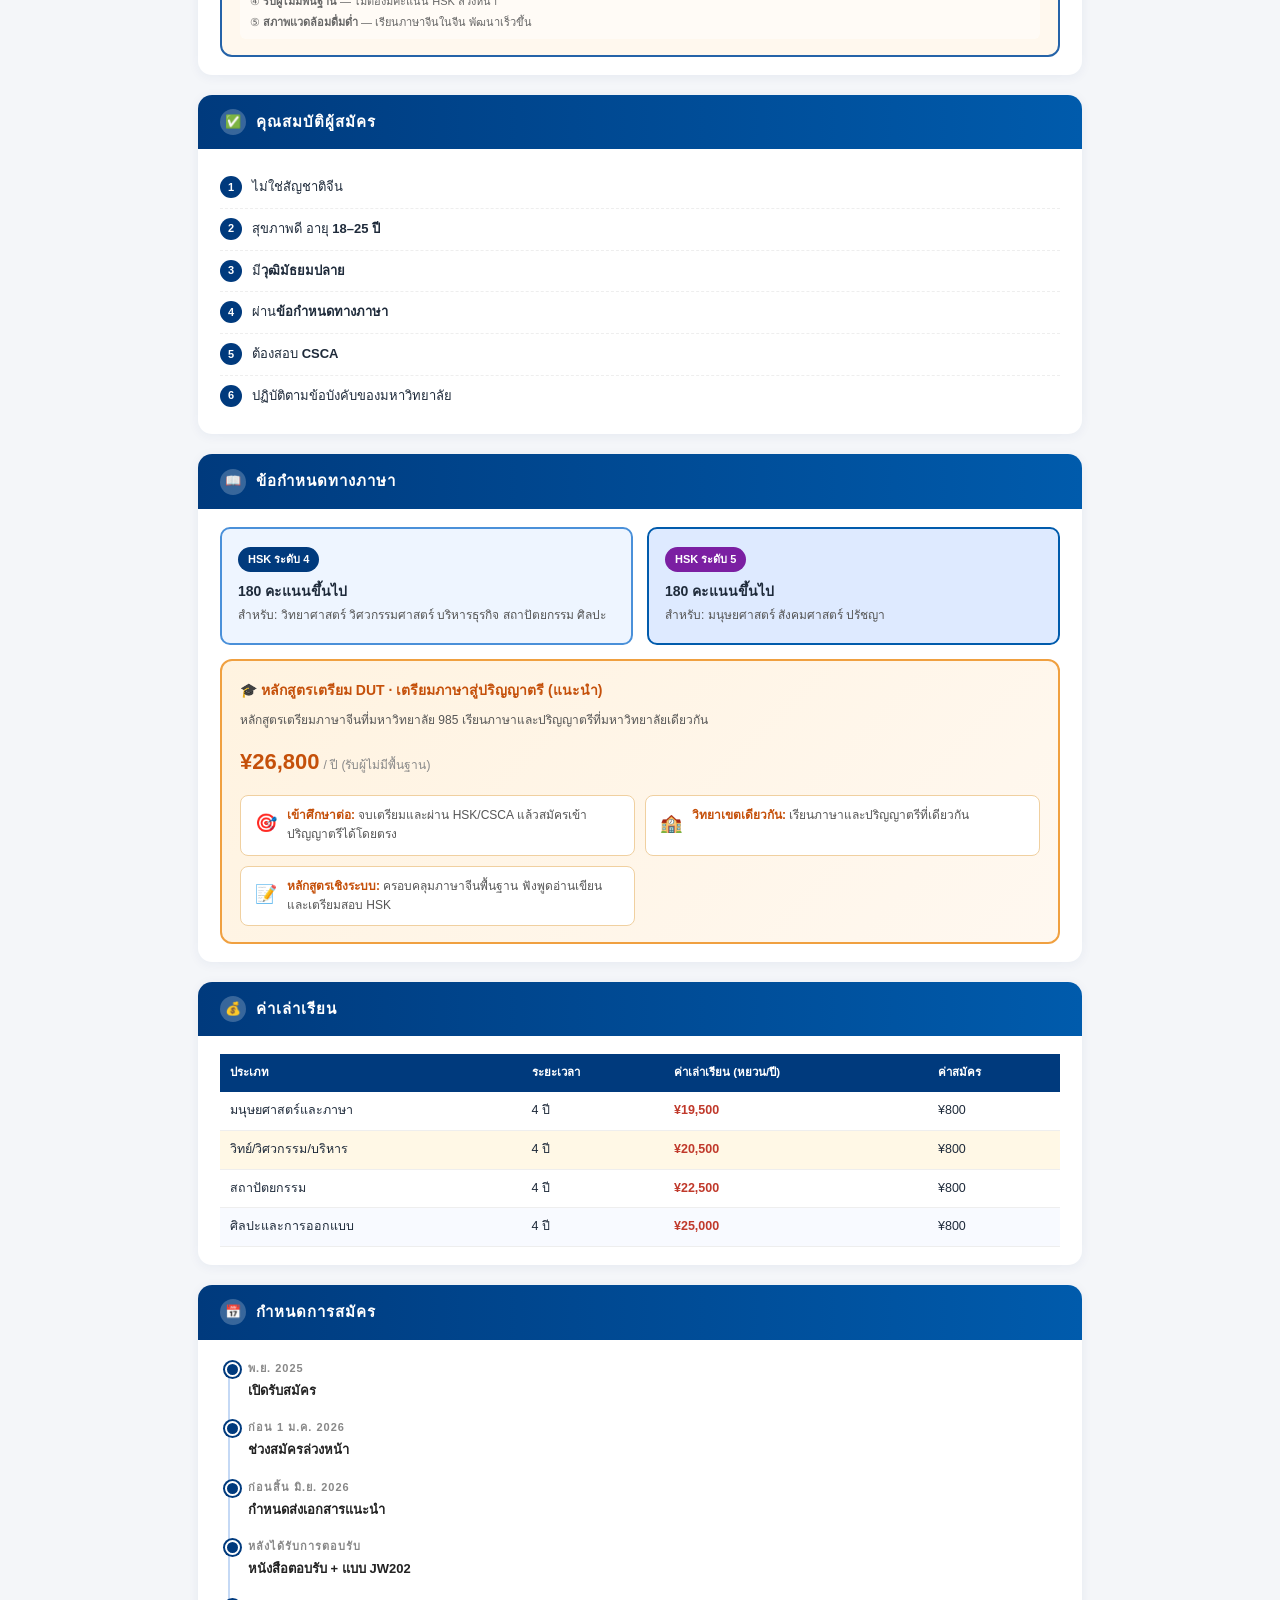
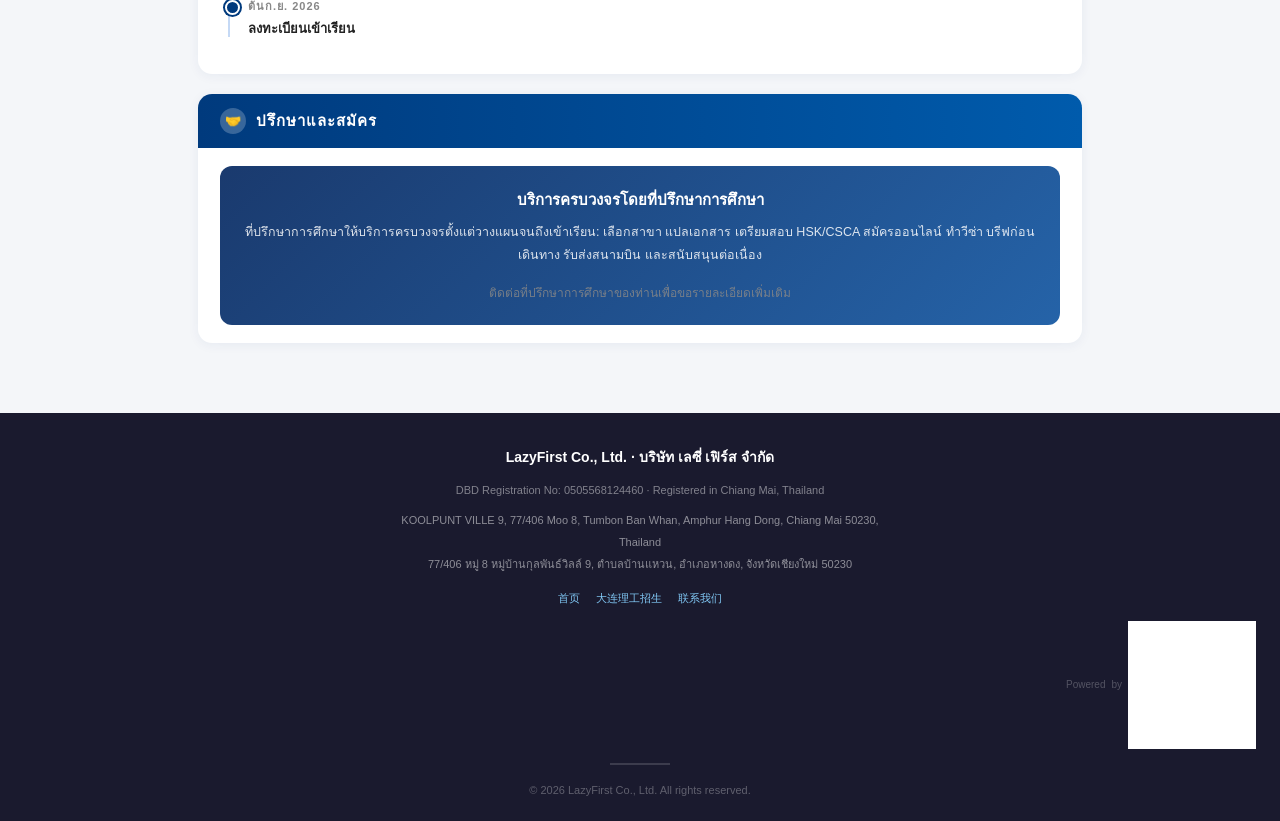
==== commit 1066f419: "Logo 位置移至链接栏下方，去除白色背景" ====
--- a/schools/dlut.html
+++ b/schools/dlut.html
@@ -600,9 +600,9 @@
     <a href="dlut.html">大连理工招生</a>
     <a href="../index.html#contact">联系我们</a>
   </div>
+  <div class="ft-powered"><a href="https://visitchina.lazyfirst.com/staff/advisor.html">Powered</a> by <img src="../assets/logo.png" alt="LazyFirst"></div>
   <div class="ft-divider"></div>
   <div class="ft-copy">© 2026 LazyFirst Co., Ltd. All rights reserved.</div>
-  <div class="ft-powered"><a href="https://visitchina.lazyfirst.com/staff/advisor.html">Powered</a> by <img src="../assets/logo.png" alt="LazyFirst"></div>
 </footer>
 
 <script src="../js/main.js"></script>
--- a/css/style.css
+++ b/css/style.css
@@ -229,7 +229,7 @@
 footer .ft-powered{display:flex;align-items:center;justify-content:flex-end;gap:6px;margin-top:12px;font-size:10px;color:rgba(255,255,255,.25);}
 footer .ft-powered a{color:rgba(255,255,255,.25);text-decoration:none;display:flex;align-items:center;gap:6px;}
 footer .ft-powered a:hover{color:rgba(255,255,255,.5);}
-footer .ft-powered img{width:128px;height:128px;vertical-align:middle;background:rgba(255,255,255,.08);border-radius:8px;padding:8px;}
+footer .ft-powered img{width:128px;height:128px;vertical-align:middle;}
 
 /* ── Coming Soon ── */
 .coming-soon{position:relative;overflow:hidden;}
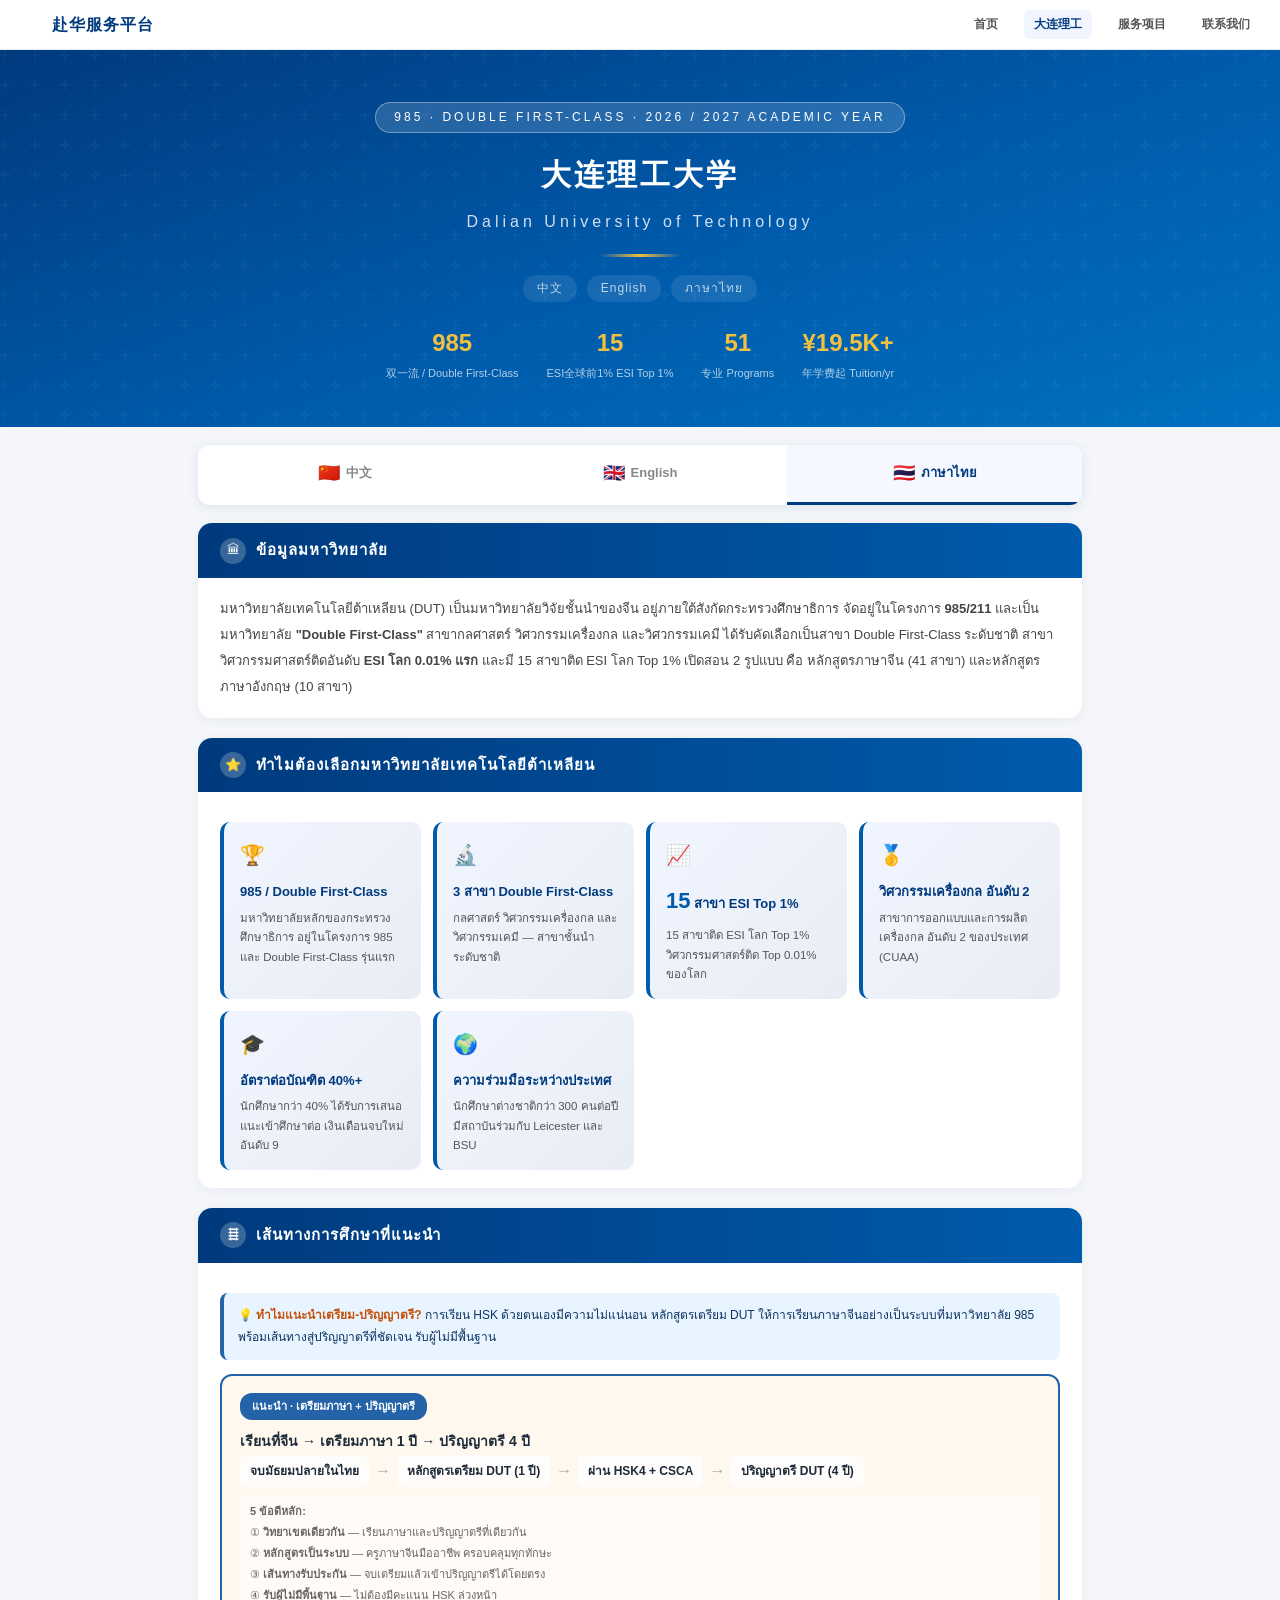
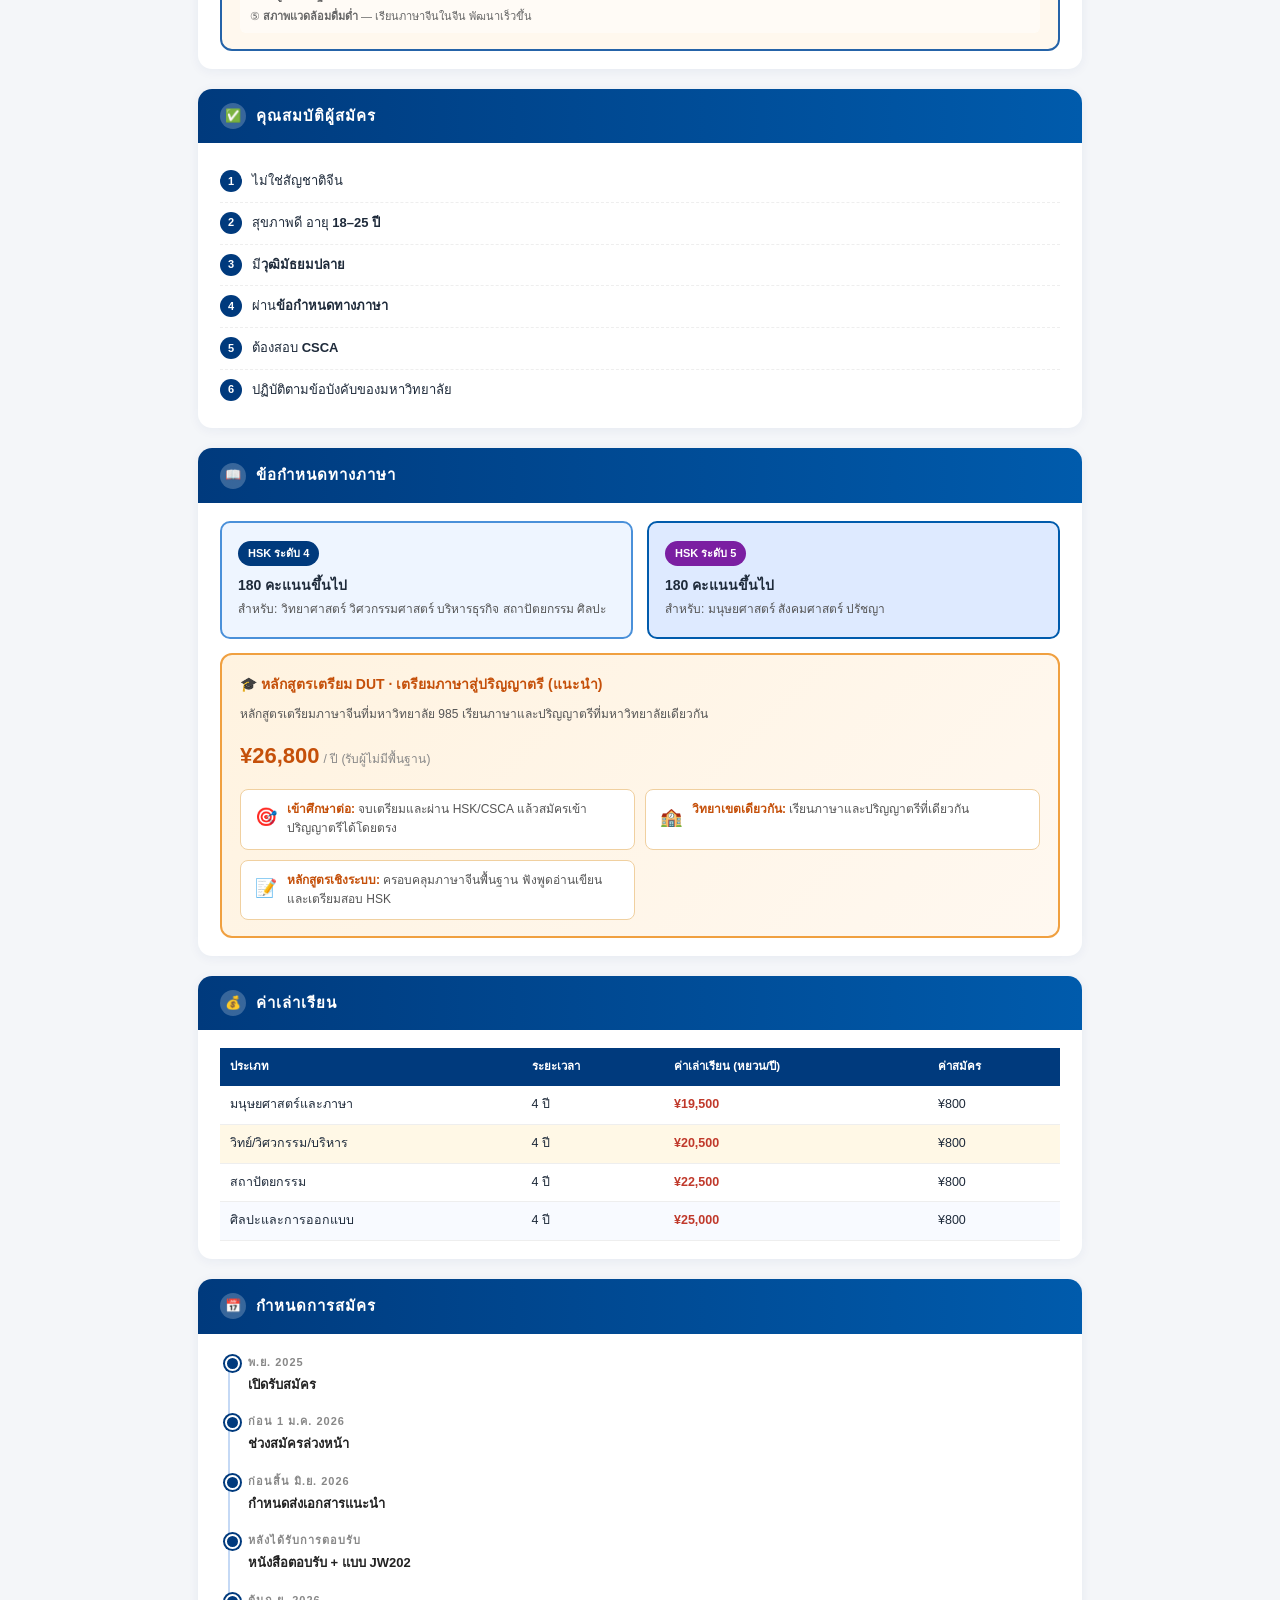
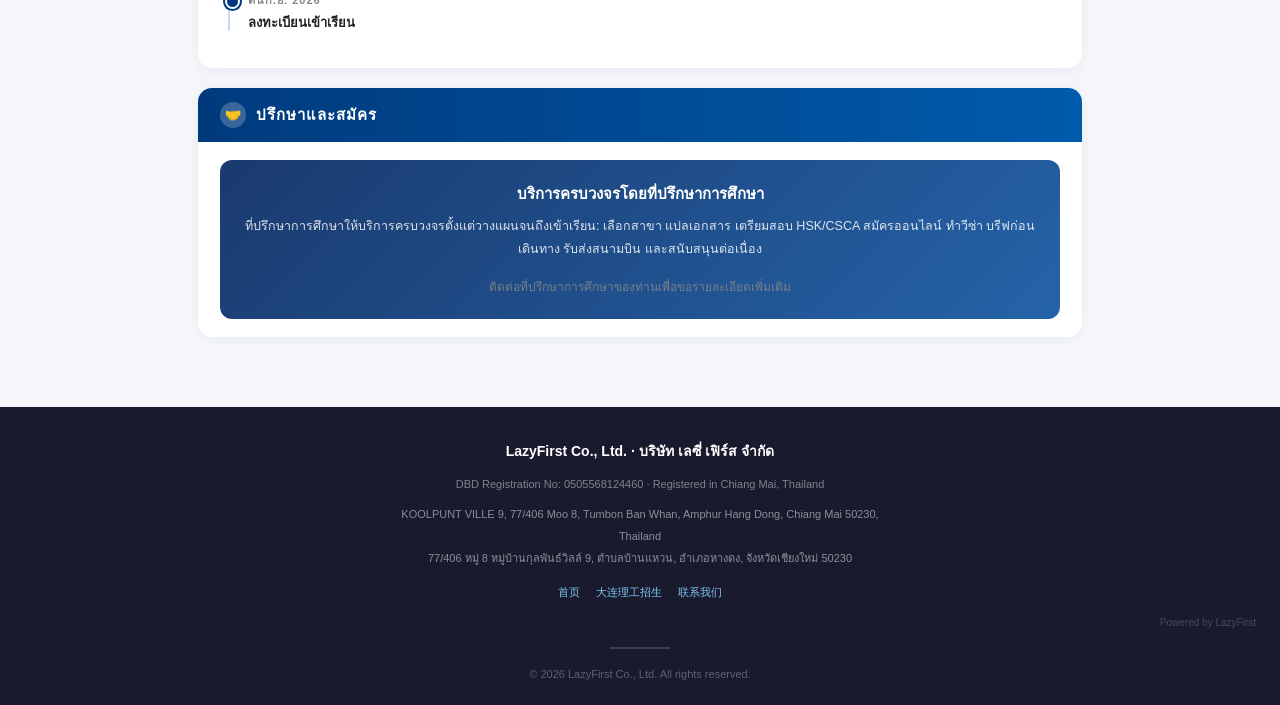
==== commit 27b361af: "Logo 移至品牌栏，页脚简化为 Powered by LazyFirst 文字" ====
--- a/schools/dlut.html
+++ b/schools/dlut.html
@@ -27,7 +27,7 @@
 
 <!-- ══ Brand Bar ══ -->
 <div class="brand-bar">
-  <a href="../index.html" class="brand-logo"><span class="bl-flag">🇨🇳🇹🇭</span>赴华服务平台</a>
+  <a href="../index.html" class="brand-logo"><img src="../assets/logo.png" alt="LazyFirst" class="brand-logo-img">赴华服务平台</a>
   <div class="brand-nav">
     <a href="../index.html">首页</a>
     <a href="dlut.html" class="active">大连理工</a>
@@ -600,7 +600,7 @@
     <a href="dlut.html">大连理工招生</a>
     <a href="../index.html#contact">联系我们</a>
   </div>
-  <div class="ft-powered"><a href="https://visitchina.lazyfirst.com/staff/advisor.html">Powered</a> by <img src="../assets/logo.png" alt="LazyFirst"></div>
+  <div class="ft-powered"><a href="https://visitchina.lazyfirst.com/staff/advisor.html">Powered by LazyFirst</a></div>
   <div class="ft-divider"></div>
   <div class="ft-copy">© 2026 LazyFirst Co., Ltd. All rights reserved.</div>
 </footer>
--- a/css/style.css
+++ b/css/style.css
@@ -12,6 +12,7 @@
 .brand-bar{background:#fff;border-bottom:1px solid #e8edf5;padding:10px 20px;display:flex;align-items:center;justify-content:space-between;flex-wrap:wrap;gap:10px;}
 .brand-logo{font-size:16px;font-weight:900;color:#003a7d;letter-spacing:1px;text-decoration:none;display:flex;align-items:center;gap:8px;}
 .brand-logo .bl-flag{font-size:20px;}
+.brand-logo-img{height:24px;width:auto;vertical-align:middle;}
 .brand-nav{display:flex;gap:16px;align-items:center;flex-wrap:wrap;}
 .brand-nav a{font-size:12px;color:#555;text-decoration:none;font-weight:600;padding:4px 10px;border-radius:6px;transition:all .2s;}
 .brand-nav a:hover,.brand-nav a.active{color:#003a7d;background:#f0f5ff;}
@@ -226,10 +227,9 @@
 footer .ft-links a{color:#81c8f5;text-decoration:none;font-size:11px;}
 footer .ft-divider{width:60px;height:2px;background:rgba(255,255,255,.15);margin:14px auto;}
 footer .ft-copy{color:rgba(255,255,255,.3);}
-footer .ft-powered{display:flex;align-items:center;justify-content:flex-end;gap:6px;margin-top:12px;font-size:10px;color:rgba(255,255,255,.25);}
-footer .ft-powered a{color:rgba(255,255,255,.25);text-decoration:none;display:flex;align-items:center;gap:6px;}
-footer .ft-powered a:hover{color:rgba(255,255,255,.5);}
-footer .ft-powered img{width:128px;height:128px;vertical-align:middle;}
+footer .ft-powered{text-align:right;margin-top:6px;font-size:10px;color:rgba(255,255,255,.2);}
+footer .ft-powered a{color:rgba(255,255,255,.2);text-decoration:none;}
+footer .ft-powered a:hover{color:rgba(255,255,255,.45);}
 
 /* ── Coming Soon ── */
 .coming-soon{position:relative;overflow:hidden;}
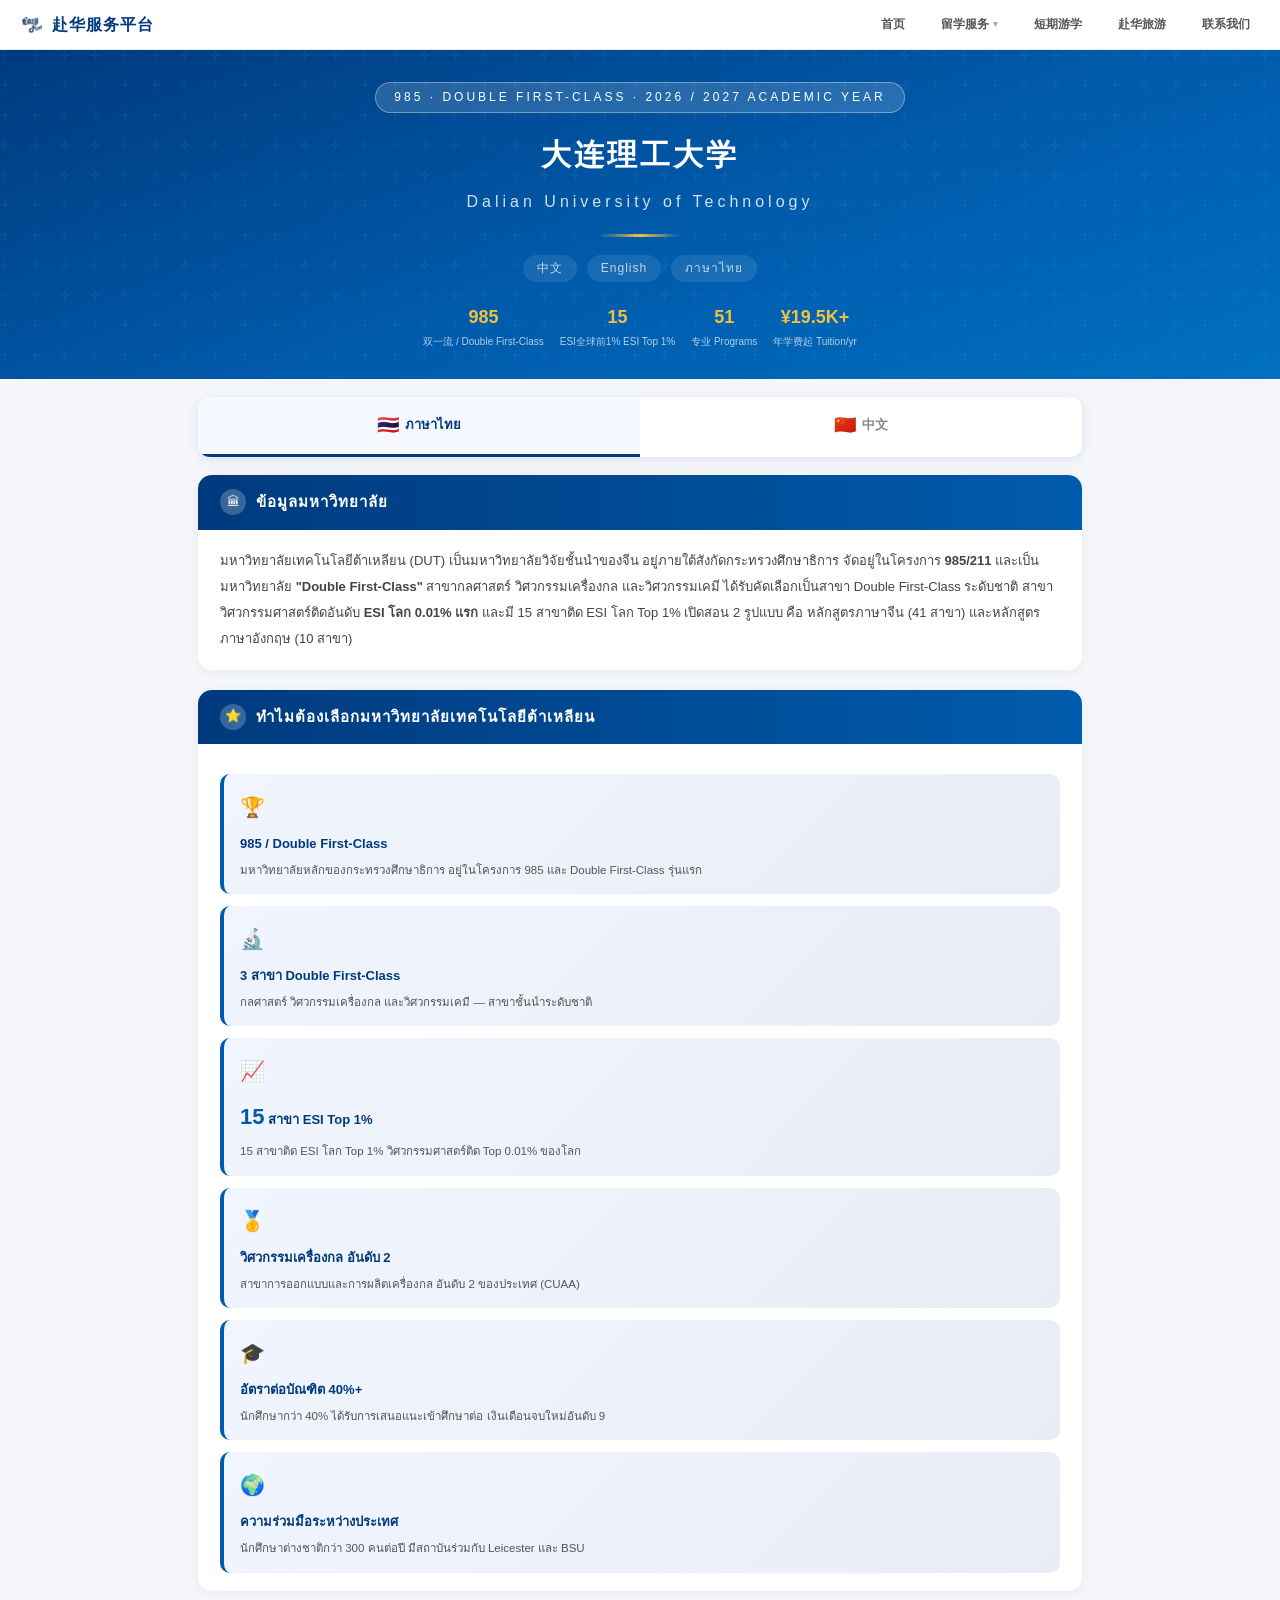
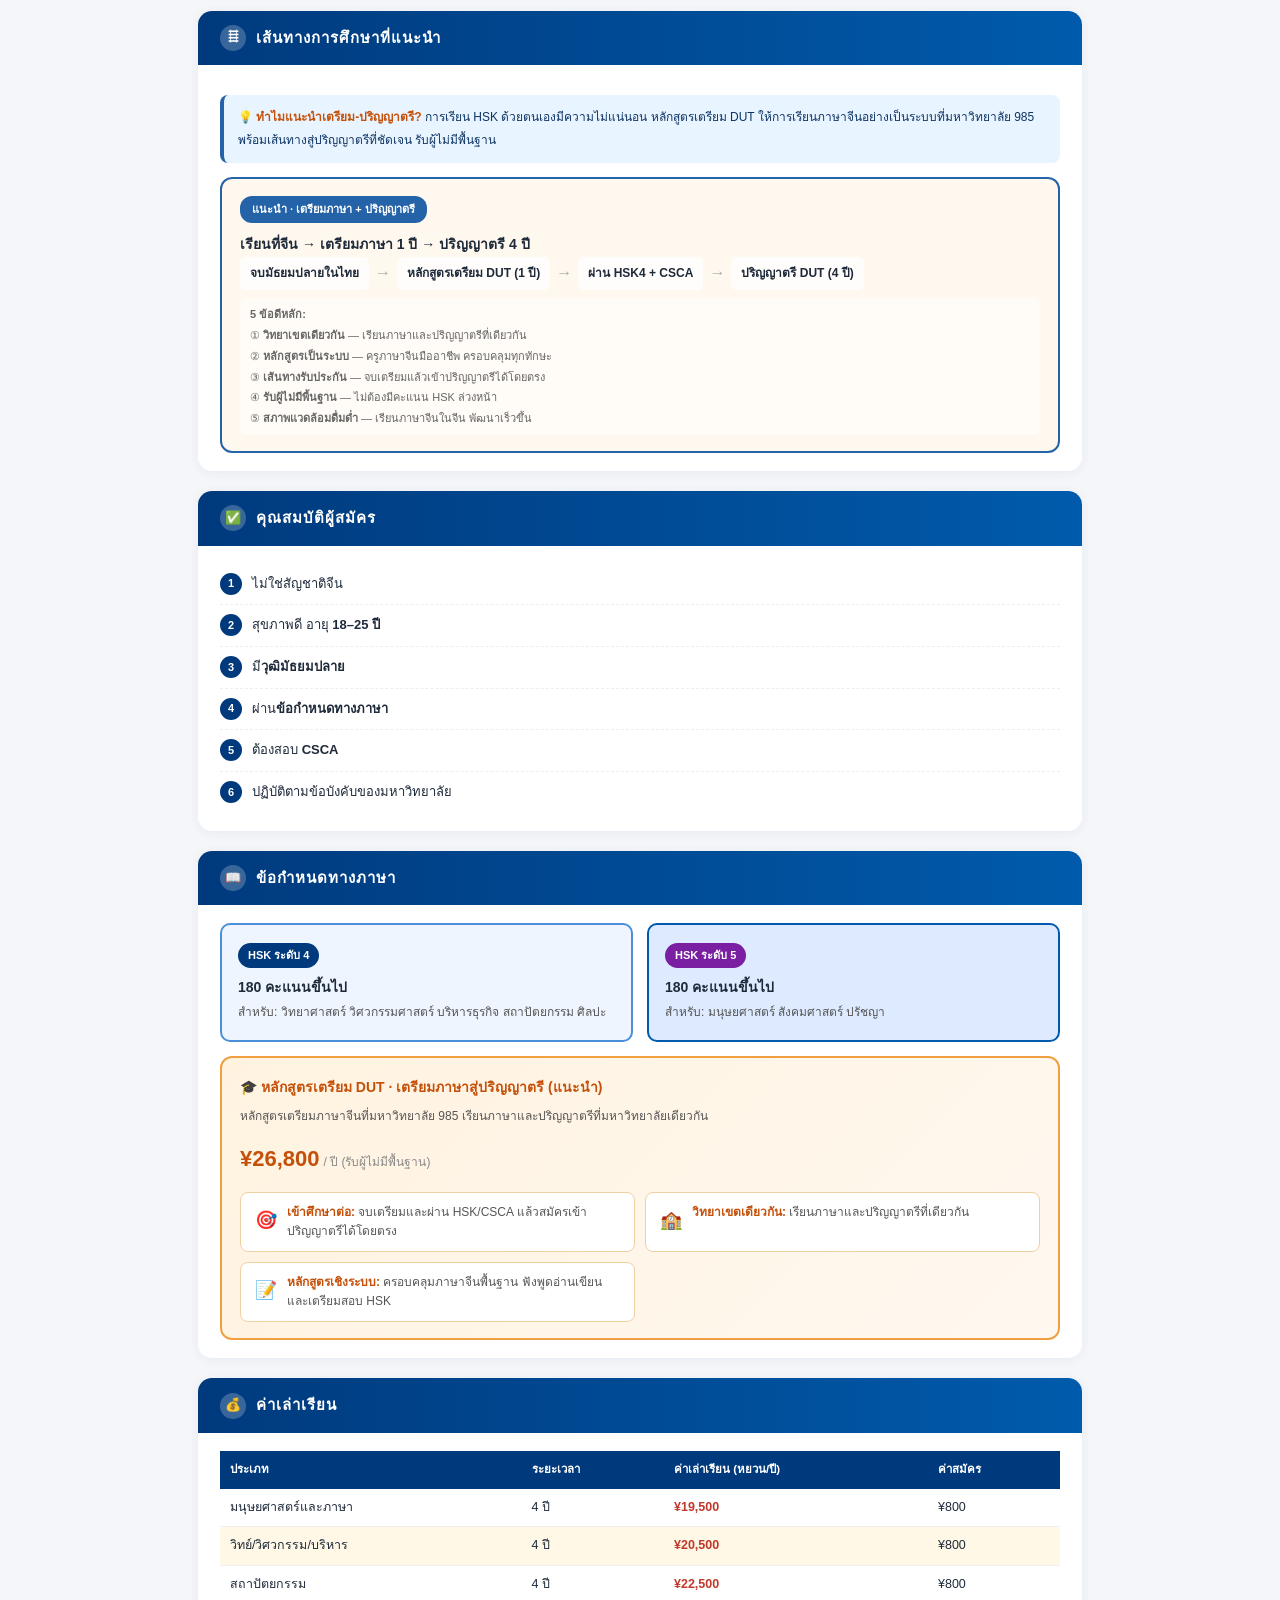
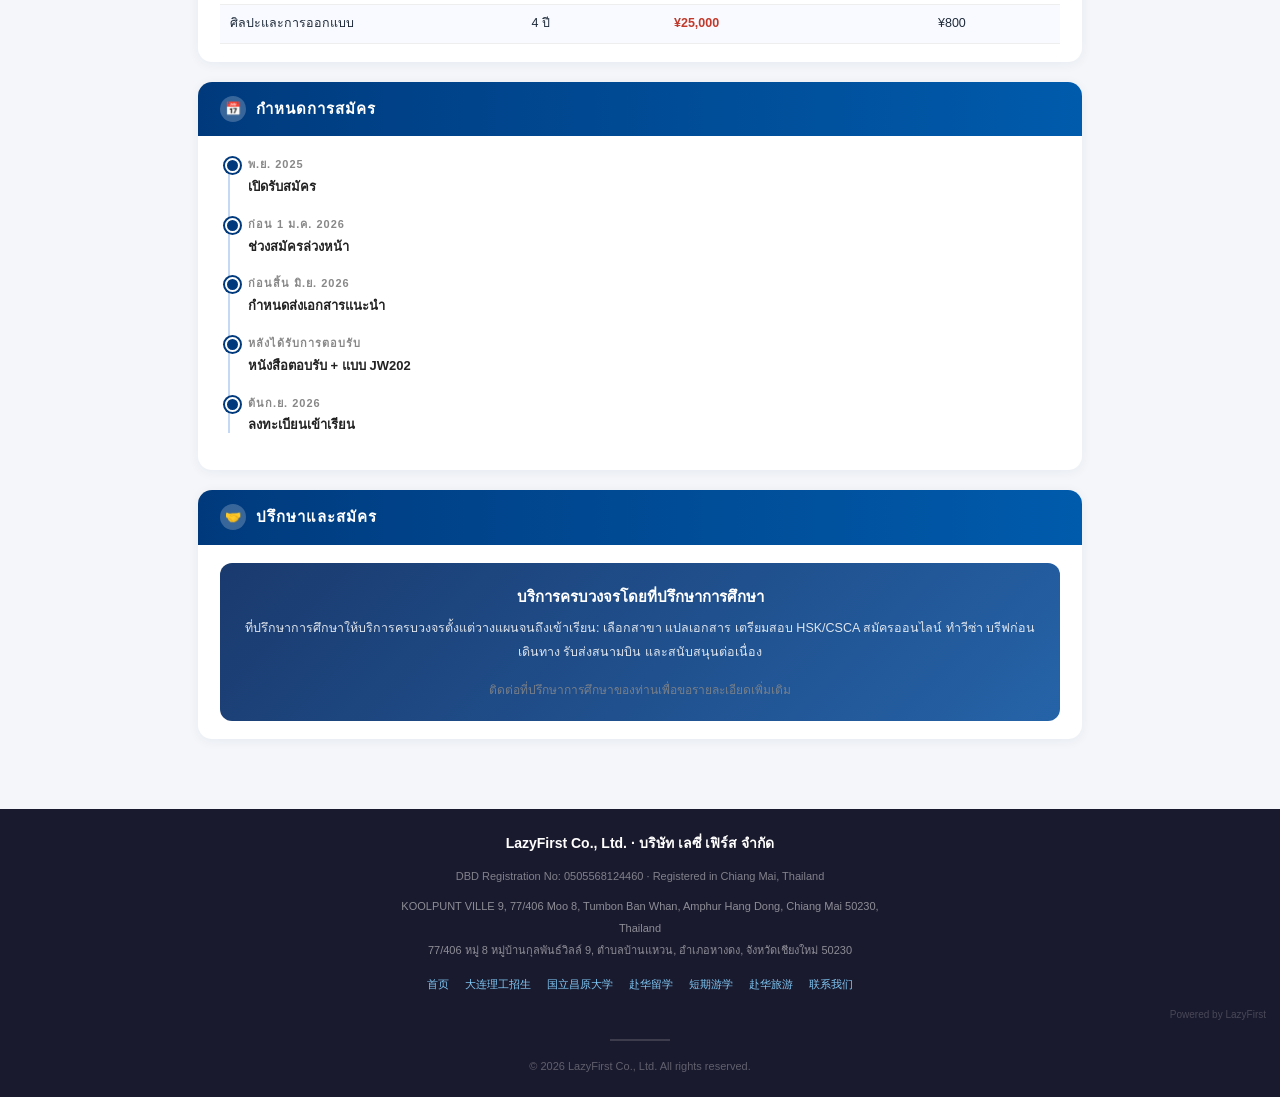
==== commit bcf23f0b: "中泰双语重构：导航下拉菜单、五大板块重组、移除英文 - 导航改为下拉菜单：留学服务 > 大连理工/北大/清华/更多>国立居昌 - 首页五大板块：公司介绍/留学服务/短期游学/赴华旅游/联系我们 - 三" ====
--- a/schools/dlut.html
+++ b/schools/dlut.html
@@ -29,9 +29,24 @@
 <div class="brand-bar">
   <a href="../index.html" class="brand-logo"><img src="../assets/logo.png" alt="LazyFirst" class="brand-logo-img">赴华服务平台</a>
   <div class="brand-nav">
-    <a href="../index.html">首页</a>
-    <a href="dlut.html" class="active">大连理工</a>
-    <a href="../index.html#services">服务项目</a>
+    <a href="../index.html#home">首页</a>
+    <div class="nav-dropdown">
+      <a href="../index.html#study">留学服务</a>
+      <div class="dropdown-menu">
+        <a href="dlut.html" style="background:#f0f5ff;color:#003a7d;font-weight:700;">大连理工大学</a>
+        <a href="#" class="dd-disabled">北京大学</a>
+        <a href="#" class="dd-disabled">清华大学</a>
+        <div class="dd-divider"></div>
+        <div class="dropdown-sub">
+          <a href="#">更多 ▸</a>
+          <div class="submenu">
+            <a href="gnu.html">🇰🇷 国立居昌大学</a>
+          </div>
+        </div>
+      </div>
+    </div>
+    <a href="../index.html#tours">短期游学</a>
+    <a href="../index.html#travel">赴华旅游</a>
     <a href="../index.html#contact">联系我们</a>
   </div>
 </div>
@@ -57,9 +72,8 @@
 
   <!-- Language Switch -->
   <div class="lang-bar">
+    <div class="lang-btn active" data-lang="th"><span class="flag">🇹🇭</span>ภาษาไทย</div>
     <div class="lang-btn" data-lang="zh"><span class="flag">🇨🇳</span>中文</div>
-    <div class="lang-btn" data-lang="en"><span class="flag">🇬🇧</span>English</div>
-    <div class="lang-btn active" data-lang="th"><span class="flag">🇹🇭</span>ภาษาไทย</div>
   </div>
 
   <!-- ═══ 中文面板 ═══ -->
@@ -352,119 +366,7 @@
 
   </div><!-- /中文面板 -->
 
-  <!-- ═══ English Panel ═══ -->
-  <div class="panel" id="panel-en" lang="en">
-    <div class="section">
-      <div class="section-header"><div class="ic">🏛</div><h3>University Overview</h3></div>
-      <div class="section-body">
-        <p style="font-size:13px;color:#444;line-height:1.9;">Dalian University of Technology (DUT) is a prestigious research-oriented comprehensive university directly under China's Ministry of Education. It is a <strong>Project 985/211</strong> and national <strong>"Double First-Class"</strong> university. Three disciplines — Mechanics, Mechanical Engineering, and Chemical Engineering — are national Double First-Class construction disciplines. Engineering has entered <strong>ESI global top 0.01%</strong>, with 15 disciplines in ESI Top 1%. DUT offers two pathways: Chinese-taught (41 majors) and English-taught (10 majors).</p>
-      </div>
-    </div>
-
-    <div class="section">
-      <div class="section-header"><div class="ic">⭐</div><h3>Why Choose DUT</h3></div>
-      <div class="section-body">
-        <div class="highlight-grid">
-          <div class="highlight-card"><div class="hc-icon">🏆</div><div class="hc-title">985 / Double First-Class</div><div class="hc-desc">Ministry of Education key university, among China's first batch of Project 985 and Double First-Class institutions</div></div>
-          <div class="highlight-card"><div class="hc-icon">🔬</div><div class="hc-title">3 Double First-Class Disciplines</div><div class="hc-desc">Mechanics, Mechanical Engineering, and Chemical Engineering — nationally recognized elite disciplines</div></div>
-          <div class="highlight-card"><div class="hc-icon">📈</div><div class="hc-title"><span class="hc-num">15</span> ESI Top 1%</div><div class="hc-desc">15 disciplines in ESI Global Top 1%; Engineering in global Top 0.01%</div></div>
-          <div class="highlight-card"><div class="hc-icon">🥇</div><div class="hc-title">Mechanical Eng. Ranked #2</div><div class="hc-desc">Ranked #2 nationally (CUAA), A+ in ShanghaiRanking 2025</div></div>
-          <div class="highlight-card"><div class="hc-icon">🎓</div><div class="hc-title">40%+ Grad School Rate</div><div class="hc-desc">Over 40% of undergraduates recommended for graduate programs; salary ranks #9 nationally</div></div>
-          <div class="highlight-card"><div class="hc-icon">🌍</div><div class="hc-title">Global Partnerships</div><div class="hc-desc">300+ international students annually; joint institutes with Leicester and BSU</div></div>
-        </div>
-      </div>
-    </div>
-
-    <div class="section">
-      <div class="section-header"><div class="ic">🛤</div><h3>Recommended Study Pathway</h3></div>
-      <div class="section-body">
-        <div class="alert alert-info" style="margin-bottom:14px;">
-          <strong>💡 Why Foundation-to-Bachelor's?</strong> Self-studying for HSK carries uncertainty. The DUT Foundation Program offers structured Chinese training at a Project 985 university with a clear pathway to bachelor's admission. Zero Chinese foundation accepted.
-        </div>
-        <div class="path-flow">
-          <div class="path-option b" style="border-color:#2563a8;">
-            <span class="po-tag" style="background:#2563a8;">Recommended · Foundation + Bachelor's</span>
-            <h4>Study in China → 1-Year Foundation → 4-Year Bachelor's</h4>
-            <div class="po-flow">
-              <span class="po-step">Graduate high school in Thailand</span><span class="po-arrow">→</span>
-              <span class="po-step">DUT Foundation (1 year)</span><span class="po-arrow">→</span>
-              <span class="po-step">Pass HSK4 + CSCA</span><span class="po-arrow">→</span>
-              <span class="po-step">DUT Bachelor's (4 years)</span>
-            </div>
-            <div class="po-note"><strong>Five Key Advantages:</strong><br>① <strong>Same Campus</strong> — Language and degree at the same university<br>② <strong>Structured Training</strong> — Professional Chinese instructors, comprehensive courses<br>③ <strong>Guaranteed Pathway</strong> — Complete foundation to progress directly to bachelor's<br>④ <strong>Zero Foundation Accepted</strong> — No prior HSK score required<br>⑤ <strong>Immersive Environment</strong> — Study Chinese in China for faster progress</div>
-          </div>
-        </div>
-      </div>
-    </div>
-
-    <div class="section">
-      <div class="section-header"><div class="ic">📖</div><h3>Language Requirements</h3></div>
-      <div class="section-body">
-        <div class="hsk-grid">
-          <div class="hsk-card l4"><div class="lb">HSK Level 4</div><h4>180+ points</h4><p>For: Science, Engineering, Management, Architecture, Art & Design</p></div>
-          <div class="hsk-card l5"><div class="lb">HSK Level 5</div><h4>180+ points</h4><p>For: Humanities, Social Sciences, Philosophy</p></div>
-        </div>
-        <div class="yuke">
-          <h4>🎓 DUT Foundation · Pathway to Bachelor's (Recommended)</h4>
-          <p>Specialized Chinese language preparatory training at a Project 985 university. Complete both language study and degree at the same university.</p>
-          <div style="margin-top:10px;"><span class="yuke-price">¥26,800</span> <span style="font-size:12px;color:#888;">/ year (September intake, zero Chinese accepted)</span></div>
-          <div class="prep-benefits">
-            <div class="prep-benefit"><div class="pb-icon">🎯</div><div class="pb-text"><strong>Pathway:</strong> Complete foundation + pass HSK/CSCA, then apply directly for DUT bachelor's</div></div>
-            <div class="prep-benefit"><div class="pb-icon">🏫</div><div class="pb-text"><strong>Same Campus:</strong> Language study and degree at the same university</div></div>
-            <div class="prep-benefit"><div class="pb-icon">📝</div><div class="pb-text"><strong>Structured Training:</strong> Comprehensive Chinese + HSK prep, zero foundation accepted</div></div>
-          </div>
-        </div>
-      </div>
-    </div>
-
-    <div class="section">
-      <div class="section-header"><div class="ic">💰</div><h3>Tuition & Cost Calculator</h3></div>
-      <div class="section-body">
-        <table>
-          <thead><tr><th>Category</th><th>Duration</th><th>Tuition (RMB/yr)</th><th>App Fee</th></tr></thead>
-          <tbody>
-            <tr><td>Humanities & Languages</td><td>4 years</td><td class="price">¥19,500</td><td>¥800</td></tr>
-            <tr class="hl"><td>Science / Engineering / Management</td><td>4 years</td><td class="price">¥20,500</td><td>¥800</td></tr>
-            <tr><td>Architecture</td><td>4 years</td><td class="price">¥22,500</td><td>¥800</td></tr>
-            <tr><td>Art & Design</td><td>4 years</td><td class="price">¥25,000</td><td>¥800</td></tr>
-          </tbody>
-        </table>
-        <div class="calc-section" style="margin-top:16px;">
-          <h5>🧮 4-Year Cost Calculator (drag sliders)</h5>
-          <div class="calc-row">
-            <label>Tuition/yr</label>
-            <input type="range" id="calc-tuition-en" min="19500" max="25000" step="500" value="20500">
-            <span class="calc-val" id="calc-tuition-en-val">¥20,500</span>
-          </div>
-          <div class="calc-row">
-            <label>Dorm/mo</label>
-            <input type="range" id="calc-dorm-en" min="600" max="1800" step="100" value="1200">
-            <span class="calc-val" id="calc-dorm-en-val">¥1,200</span>
-          </div>
-          <div class="calc-row">
-            <label>Living/mo</label>
-            <input type="range" id="calc-living-en" min="800" max="2000" step="100" value="1200">
-            <span class="calc-val" id="calc-living-en-val">¥1,200</span>
-          </div>
-          <div class="calc-result">
-            <div class="cr-label">4-Year Total (excl. insurance, books, flights)</div>
-            <div class="cr-total" id="calc-total-en">¥196,400</div>
-          </div>
-        </div>
-      </div>
-    </div>
-
-    <div class="section">
-      <div class="section-header"><div class="ic">🤝</div><h3>Consultation & Enrollment</h3></div>
-      <div class="section-body">
-        <div class="agent-box">
-          <h4>Full-Service Study Advisor Support</h4>
-          <p style="margin-bottom:14px;">Your study advisor provides end-to-end service from planning to enrollment: program selection, document translation, HSK/CSCA prep, online application, visa processing, pre-departure briefing, airport pickup, and ongoing support.</p>
-          <p style="font-size:12px;color:#888;">For more details, please contact your study advisor.</p>
-        </div>
-      </div>
-    </div>
-  </div><!-- /English -->
+  <!-- English Panel removed — now bilingual TH/ZH only -->
 
   <!-- ═══ Thai Panel ═══ -->
   <div class="panel active" id="panel-th" lang="th">
@@ -596,8 +498,12 @@
     77/406 หมู่ 8 หมู่บ้านกุลพันธ์วิลล์ 9, ตำบลบ้านแหวน, อำเภอหางดง, จังหวัดเชียงใหม่ 50230
   </div>
   <div class="ft-links">
-    <a href="../index.html">首页</a>
+    <a href="../index.html#home">首页</a>
     <a href="dlut.html">大连理工招生</a>
+    <a href="gnu.html">国立昌原大学</a>
+    <a href="../index.html#study">赴华留学</a>
+    <a href="../index.html#tours">短期游学</a>
+    <a href="../index.html#travel">赴华旅游</a>
     <a href="../index.html#contact">联系我们</a>
   </div>
   <div class="ft-powered"><a href="https://visitchina.lazyfirst.com/staff/advisor.html">Powered by LazyFirst</a></div>
--- a/css/style.css
+++ b/css/style.css
@@ -238,6 +238,28 @@
 /* ── Thai font ── */
 [lang="th"]{font-family:"Noto Sans Thai","Sukhumvit Set","Tahoma","Noto Sans SC",sans-serif;line-height:1.9;}
 
+/* ── Dropdown Navigation ── */
+.nav-dropdown{position:relative;}
+.nav-dropdown>a{cursor:default;font-size:12px;color:#555;text-decoration:none;font-weight:600;padding:4px 10px;border-radius:6px;transition:all .2s;display:flex;align-items:center;gap:4px;}
+.nav-dropdown>a::after{content:"▾";font-size:9px;opacity:.5;}
+.nav-dropdown>a:hover{color:#003a7d;background:#f0f5ff;}
+.dropdown-menu{display:none;position:absolute;top:100%;left:0;background:#fff;border-radius:10px;box-shadow:0 8px 30px rgba(0,58,125,.15);min-width:180px;padding:6px 0;z-index:200;border:1px solid #e8edf5;}
+.nav-dropdown:hover .dropdown-menu{display:block;animation:ddIn .15s ease;}
+@keyframes ddIn{from{opacity:0;transform:translateY(-6px);}to{opacity:1;transform:translateY(0);}}
+.dropdown-menu a{display:block;padding:9px 18px;font-size:12.5px;color:#333;text-decoration:none;transition:background .12s;white-space:nowrap;}
+.dropdown-menu a:hover{background:#f0f5ff;color:#003a7d;}
+.dropdown-menu .dd-disabled{color:#aaa;cursor:default;pointer-events:none;}
+.dropdown-menu .dd-disabled:hover{background:transparent;color:#aaa;}
+.dropdown-menu .dd-disabled::after{content:"（筹备中）";font-size:10px;margin-left:6px;color:#ccc;}
+.dropdown-menu .dd-divider{border-top:1px solid #eee;margin:4px 0;}
+.dropdown-sub{position:relative;}
+.dropdown-sub>a{display:block;padding:9px 18px;font-size:12.5px;color:#555;text-decoration:none;transition:background .12s;white-space:nowrap;cursor:default;}
+.dropdown-sub:hover>a{background:#f8f8f8;color:#003a7d;}
+.dropdown-sub .submenu{display:none;position:absolute;left:calc(100% + 2px);top:-6px;background:#fff;border-radius:10px;box-shadow:0 8px 30px rgba(0,58,125,.15);min-width:170px;padding:6px 0;z-index:201;border:1px solid #e8edf5;}
+.dropdown-sub:hover .submenu{display:block;animation:ddIn .15s ease;}
+.submenu a{display:block;padding:9px 18px;font-size:12.5px;color:#333;text-decoration:none;transition:background .12s;}
+.submenu a:hover{background:#f0f5ff;color:#003a7d;}
+
 /* ── Responsive ── */
 @media(max-width:768px){
   .cover h1{font-size:22px;}
@@ -257,7 +279,6 @@
   .calc-row{flex-direction:column;align-items:stretch;}
   .calc-row label{min-width:auto;}
 }
-@media(max-width:480px){
   .cover{padding:32px 20px 28px;}
   .hero-portal{padding:40px 20px 32px;}
   .cover-stats{gap:16px;}
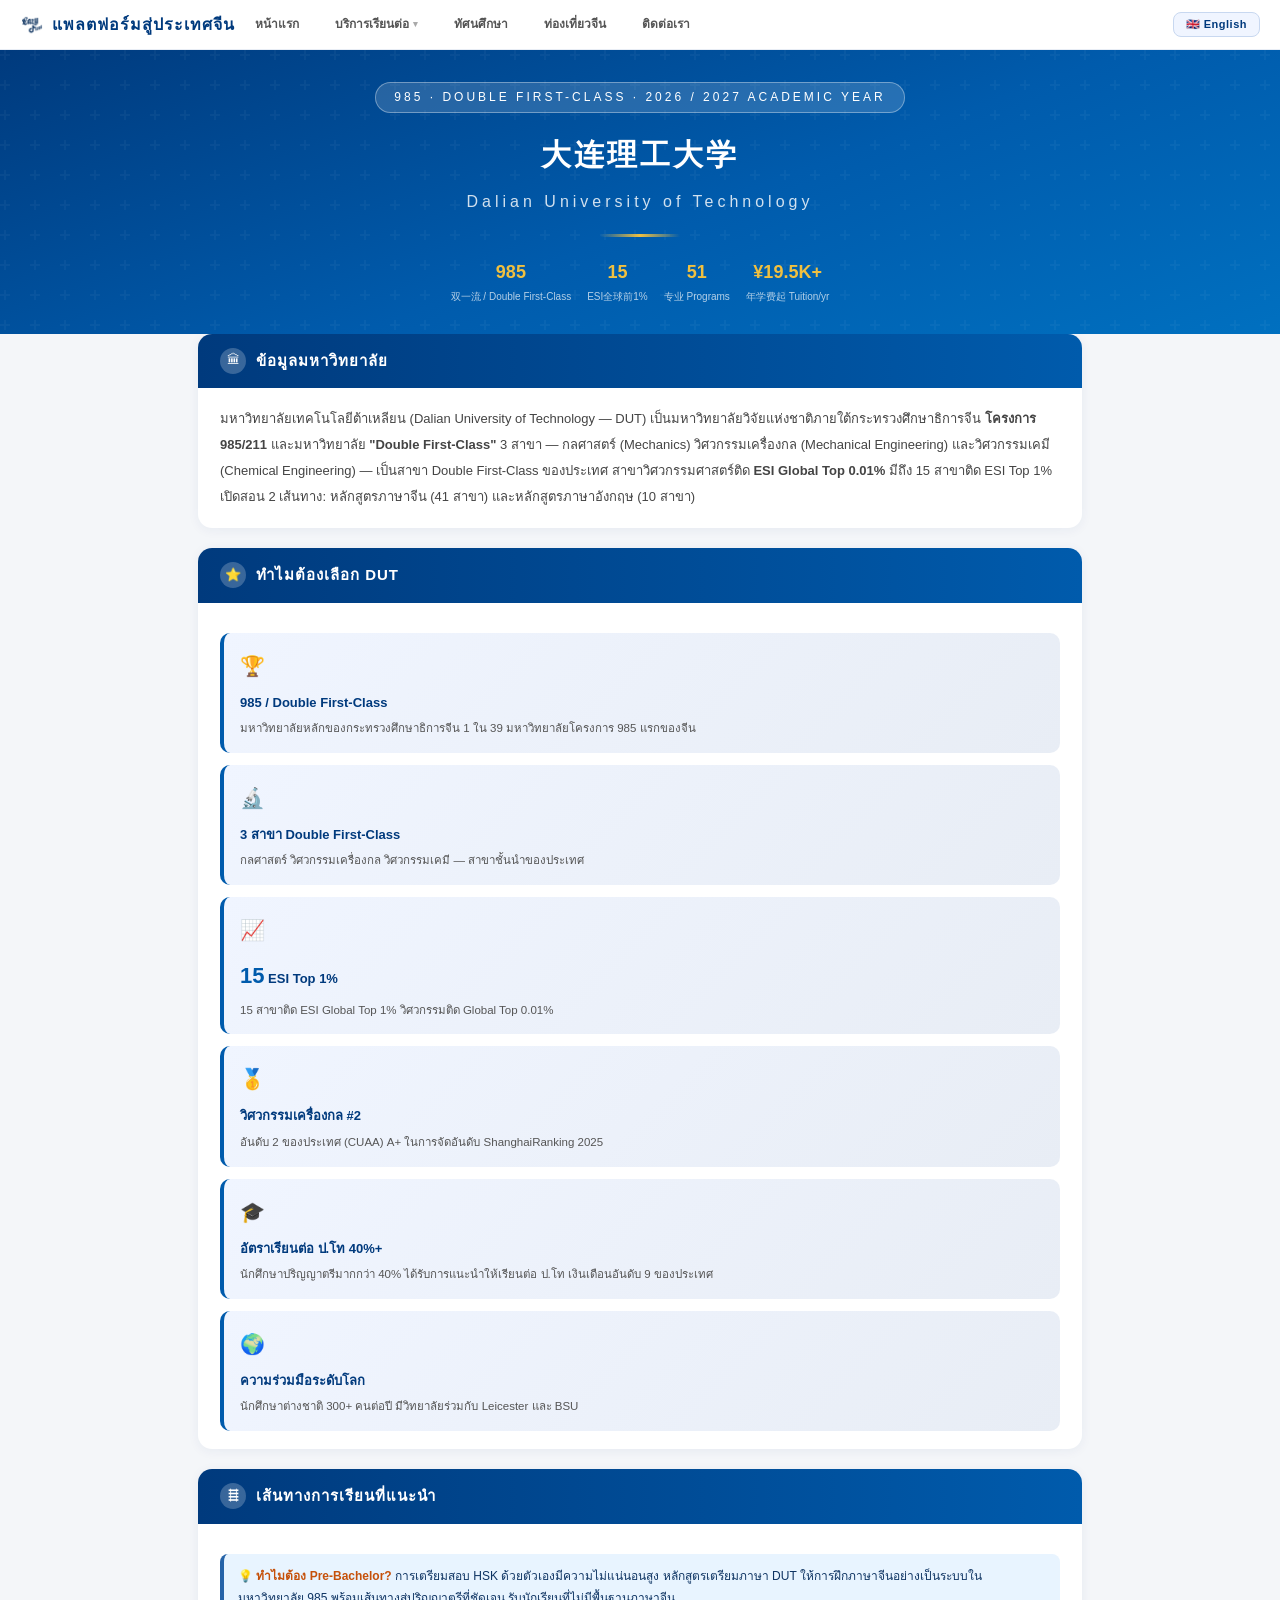
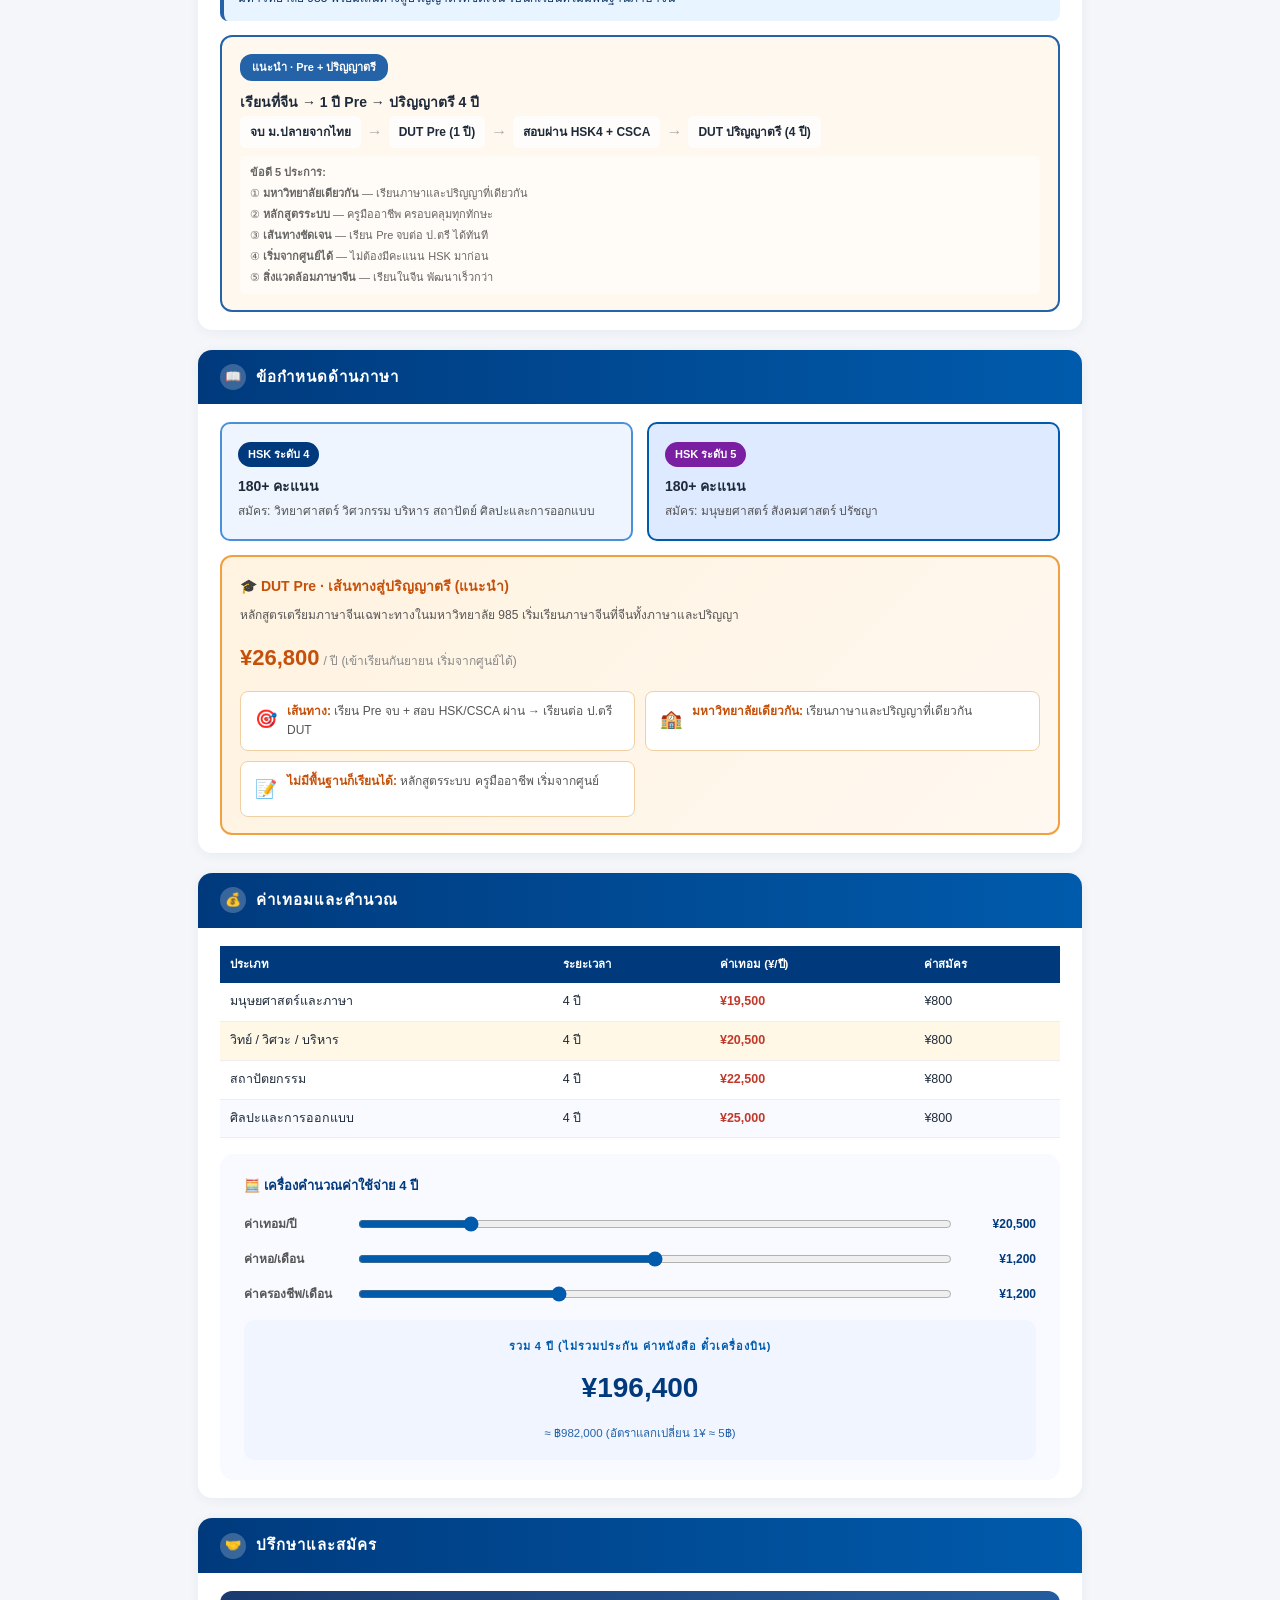
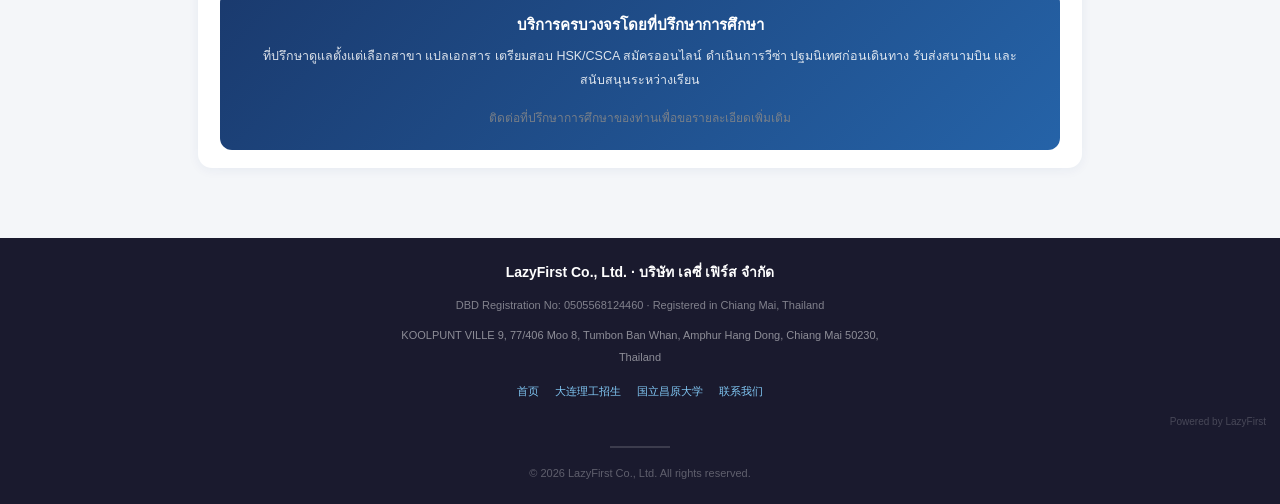
==== commit 47ab0815: "语言切换重构：品牌栏按钮驱动，全站 nav 双语，子站模式感知 首页： - 品牌栏 Logo 旁新增语言切换按钮，移除独立 sticky lang-bar - Nav 项使用 th-text/zh-t" ====
--- a/schools/dlut.html
+++ b/schools/dlut.html
@@ -4,51 +4,47 @@
 <meta charset="UTF-8">
 <meta name="viewport" content="width=device-width,initial-scale=1.0">
 <title>大连理工大学 2026 国际本科招生 | DUT International Admission | LazyFirst</title>
-<meta name="description" content="大连理工大学（DUT）2026年国际本科生招生 — 985/双一流重点大学。中文授课41个专业、英文授课10个专业。预本连读路径，零基础可入学。年学费¥19,500起。泰国学生专属申请通道。">
+<meta name="description" content="大连理工大学（DUT）2026年国际本科生招生 — 985/双一流重点大学。中文授课41个专业、英文授课10个专业。预本连读路径，零基础可入学。年学费¥19,500起。">
 <meta property="og:title" content="大连理工大学 2026 国际本科招生 | 985名校直通车">
 <meta property="og:description" content="985/双一流大学，泰国学生零基础可入学。预科+本科连读，年学费仅¥19,500起。">
 <meta property="og:type" content="website">
 <link rel="stylesheet" href="../css/style.css">
-<style>
-/* DLUT page-specific cover override */
-.cover{background:linear-gradient(160deg,#003a7d 0%,#005bac 55%,#0070c0 100%);}
-</style>
+<style>.cover{background:linear-gradient(160deg,#003a7d 0%,#005bac 55%,#0070c0 100%);}</style>
 <script type="application/ld+json">
-{
-  "@context": "https://schema.org",
-  "@type": "CollegeOrUniversity",
-  "name": "Dalian University of Technology",
-  "alternateName": "大连理工大学",
-  "description": "Project 985/211 national key university in Dalian, China. 41 Chinese-taught + 10 English-taught undergraduate programs for international students."
-}
+{"@context":"https://schema.org","@type":"CollegeOrUniversity","name":"Dalian University of Technology","alternateName":"大连理工大学","description":"Project 985/211 national key university. 41 Chinese-taught + 10 English-taught undergraduate programs."}
 </script>
 </head>
 <body>
 
 <!-- ══ Brand Bar ══ -->
 <div class="brand-bar">
-  <a href="../index.html" class="brand-logo"><img src="../assets/logo.png" alt="LazyFirst" class="brand-logo-img">赴华服务平台</a>
+  <a href="../index.html" class="brand-logo">
+    <img src="../assets/logo.png" alt="LazyFirst" class="brand-logo-img">
+    <span class="th-text">แพลตฟอร์มสู่ประเทศจีน</span>
+    <span class="zh-text">赴华服务平台</span>
+  </a>
   <div class="brand-nav">
-    <a href="../index.html#home">首页</a>
+    <a href="../index.html#home"><span class="th-text">หน้าแรก</span><span class="zh-text">首页</span></a>
     <div class="nav-dropdown">
-      <a href="../index.html#study">留学服务</a>
+      <a href="../index.html#study"><span class="th-text">บริการเรียนต่อ</span><span class="zh-text">留学服务</span></a>
       <div class="dropdown-menu">
-        <a href="dlut.html" style="background:#f0f5ff;color:#003a7d;font-weight:700;">大连理工大学</a>
-        <a href="#" class="dd-disabled">北京大学</a>
-        <a href="#" class="dd-disabled">清华大学</a>
+        <a href="dlut.html" style="background:#f0f5ff;color:#003a7d;font-weight:700;"><span class="th-text">ม.เทคโนโลยีต้าเหลียน</span><span class="zh-text">大连理工大学</span></a>
+        <a href="#" class="dd-disabled"><span class="th-text">ม.ปักกิ่ง</span><span class="zh-text">北京大学</span></a>
+        <a href="#" class="dd-disabled"><span class="th-text">ม.ชิงหวา</span><span class="zh-text">清华大学</span></a>
         <div class="dd-divider"></div>
         <div class="dropdown-sub">
-          <a href="#">更多 ▸</a>
+          <a href="#"><span class="th-text">เพิ่มเติม ▸</span><span class="zh-text">更多 ▸</span></a>
           <div class="submenu">
-            <a href="gnu.html">🇰🇷 国立居昌大学</a>
+            <a href="gnu.html">🇰🇷 <span class="th-text">ม.ชางวอนแห่งชาติ</span><span class="zh-text">国立居昌大学</span></a>
           </div>
         </div>
       </div>
     </div>
-    <a href="../index.html#tours">短期游学</a>
-    <a href="../index.html#travel">赴华旅游</a>
-    <a href="../index.html#contact">联系我们</a>
-  </div>
+    <a href="../index.html#tours"><span class="th-text">ทัศนศึกษา</span><span class="zh-text">短期游学</span></a>
+    <a href="../index.html#travel"><span class="th-text">ท่องเที่ยวจีน</span><span class="zh-text">赴华旅游</span></a>
+    <a href="../index.html#contact"><span class="th-text">ติดต่อเรา</span><span class="zh-text">联系我们</span></a>
+  </div>
+  <button class="brand-lang-btn" id="lang-toggle">🇬🇧 English</button>
 </div>
 
 <!-- ══ Cover ══ -->
@@ -57,12 +53,9 @@
   <h1>大连理工大学</h1>
   <h2>Dalian University of Technology</h2>
   <div class="cover-divider"></div>
-  <div class="cover-tri">
-    <span>中文</span><span>English</span><span>ภาษาไทย</span>
-  </div>
   <div class="cover-stats">
     <div class="s"><div class="n">985</div><div class="l">双一流 / Double First-Class</div></div>
-    <div class="s"><div class="n">15</div><div class="l">ESI全球前1% ESI Top 1%</div></div>
+    <div class="s"><div class="n">15</div><div class="l">ESI全球前1%</div></div>
     <div class="s"><div class="n">51</div><div class="l">专业 Programs</div></div>
     <div class="s"><div class="n">¥19.5K+</div><div class="l">年学费起 Tuition/yr</div></div>
   </div>
@@ -70,447 +63,311 @@
 
 <div class="container">
 
-  <!-- Language Switch -->
-  <div class="lang-bar">
-    <div class="lang-btn active" data-lang="th"><span class="flag">🇹🇭</span>ภาษาไทย</div>
-    <div class="lang-btn" data-lang="zh"><span class="flag">🇨🇳</span>中文</div>
-  </div>
-
-  <!-- ═══ 中文面板 ═══ -->
-  <div class="panel" id="panel-zh" lang="zh">
-
-    <div class="section">
-      <div class="section-header"><div class="ic">🏛</div><h3>学校简介</h3></div>
-      <div class="section-body">
-        <p style="font-size:13px;color:#444;line-height:1.9;">大连理工大学（DUT）是中国著名研究型综合大学，教育部直属 <strong>985/211</strong> 重点高校，国家<strong>"双一流"</strong>建设高校。坐落于中国东北沿海城市大连，拥有完善的国际教育体系。力学、机械工程、化学工程与技术 3 个学科入选国家"双一流"建设学科，工程学进入 <strong>ESI 全球前万分之一</strong>，15 个学科进入 ESI 全球前 1%。国际教育学院提供中文授课（41个专业）和英文授课（10个专业）两种学习路径，涵盖人文、理工、经管、建筑、艺术等多学科门类。</p>
-      </div>
-    </div>
-
-    <div class="section">
-      <div class="section-header"><div class="ic">⭐</div><h3>为什么选择大连理工大学</h3></div>
-      <div class="section-body">
-        <div class="highlight-grid">
-          <div class="highlight-card"><div class="hc-icon">🏆</div><div class="hc-title">985 / 双一流</div><div class="hc-desc">教育部直属全国重点大学，国家首批"985工程"和"双一流"建设高校，中国顶尖理工科院校之一</div></div>
-          <div class="highlight-card"><div class="hc-icon">🔬</div><div class="hc-title">3个双一流学科</div><div class="hc-desc">力学、机械工程、化学工程与技术入选国家"双一流"建设学科，学科实力获国家认定</div></div>
-          <div class="highlight-card"><div class="hc-icon">📈</div><div class="hc-title"><span class="hc-num">15</span>个 ESI 前1%</div><div class="hc-desc">15个学科进入ESI全球排名前1%，其中工程学进入全球前<strong>万分之一</strong></div></div>
-          <div class="highlight-card"><div class="hc-icon">🥇</div><div class="hc-title">机械工程 全国第2</div><div class="hc-desc">机械设计制造及其自动化专业校友会排名全国第2，软科2025评级A+</div></div>
-          <div class="highlight-card"><div class="hc-icon">🎓</div><div class="hc-title">保研率超40%</div><div class="hc-desc">本科生保送研究生比例超过40%，毕业生薪资排名全国第9</div></div>
-          <div class="highlight-card"><div class="hc-icon">🌍</div><div class="hc-title">国际化办学</div><div class="hc-desc">每年300+名国际学生来校学习，与莱斯特大学等联合办学，国际认可度高</div></div>
-        </div>
-      </div>
-    </div>
-
-    <!-- Learning Path -->
-    <div class="section">
-      <div class="section-header"><div class="ic">🛤</div><h3>推荐升学路径</h3></div>
-      <div class="section-body">
-        <div class="alert alert-info" style="margin-bottom:14px;">
-          <strong>💡 为什么推荐预本连读？</strong>自行备考HSK存在不确定性——语言环境缺乏、考试机会有限、备考周期长且效果难保证。选择大工预科，在同一所985大学完成语言培训与本科教育，升学路径清晰有保障，零基础可入学。
-        </div>
-        <div class="path-flow">
-          <div class="path-option b" style="border-color:#2563a8;">
-            <span class="po-tag" style="background:#2563a8;">推荐路径 · 预本连读</span>
-            <h4>赴华 → 预科1年 → 本科4年</h4>
-            <div class="po-flow">
-              <span class="po-step">泰国高中毕业</span><span class="po-arrow">→</span>
-              <span class="po-step">大连理工预科（1年）</span><span class="po-arrow">→</span>
-              <span class="po-step">通过HSK4+CSCA</span><span class="po-arrow">→</span>
-              <span class="po-step">大连理工本科（4年）</span>
-            </div>
-            <div class="po-note"><strong>预本连读的五大优势：</strong><br>① <strong>同一校园</strong>——语言学习和本科在同一所大学<br>② <strong>系统培训</strong>——专业汉语教师授课，涵盖综合汉语、HSK备考<br>③ <strong>升学有保障</strong>——预科结业通过考核后直接衔接本校本科<br>④ <strong>零基础可入学</strong>——不需要预先具备HSK成绩<br>⑤ <strong>沉浸式环境</strong>——在中国本土学习汉语，语言进步更快</div>
+<!-- ═══ Thai Panel (default) ═══ -->
+<div class="panel" id="panel-th" lang="th">
+  <div class="section">
+    <div class="section-header"><div class="ic">🏛</div><h3>ข้อมูลมหาวิทยาลัย</h3></div>
+    <div class="section-body">
+      <p style="font-size:13px;color:#444;line-height:2;">มหาวิทยาลัยเทคโนโลยีต้าเหลียน (Dalian University of Technology — DUT) เป็นมหาวิทยาลัยวิจัยแห่งชาติภายใต้กระทรวงศึกษาธิการจีน <strong>โครงการ 985/211</strong> และมหาวิทยาลัย <strong>"Double First-Class"</strong> 3 สาขา — กลศาสตร์ (Mechanics) วิศวกรรมเครื่องกล (Mechanical Engineering) และวิศวกรรมเคมี (Chemical Engineering) — เป็นสาขา Double First-Class ของประเทศ สาขาวิศวกรรมศาสตร์ติด <strong>ESI Global Top 0.01%</strong> มีถึง 15 สาขาติด ESI Top 1% เปิดสอน 2 เส้นทาง: หลักสูตรภาษาจีน (41 สาขา) และหลักสูตรภาษาอังกฤษ (10 สาขา)</p>
+    </div>
+  </div>
+
+  <div class="section">
+    <div class="section-header"><div class="ic">⭐</div><h3>ทำไมต้องเลือก DUT</h3></div>
+    <div class="section-body">
+      <div class="highlight-grid">
+        <div class="highlight-card"><div class="hc-icon">🏆</div><div class="hc-title">985 / Double First-Class</div><div class="hc-desc">มหาวิทยาลัยหลักของกระทรวงศึกษาธิการจีน 1 ใน 39 มหาวิทยาลัยโครงการ 985 แรกของจีน</div></div>
+        <div class="highlight-card"><div class="hc-icon">🔬</div><div class="hc-title">3 สาขา Double First-Class</div><div class="hc-desc">กลศาสตร์ วิศวกรรมเครื่องกล วิศวกรรมเคมี — สาขาชั้นนำของประเทศ</div></div>
+        <div class="highlight-card"><div class="hc-icon">📈</div><div class="hc-title"><span class="hc-num">15</span> ESI Top 1%</div><div class="hc-desc">15 สาขาติด ESI Global Top 1% วิศวกรรมติด Global Top 0.01%</div></div>
+        <div class="highlight-card"><div class="hc-icon">🥇</div><div class="hc-title">วิศวกรรมเครื่องกล #2</div><div class="hc-desc">อันดับ 2 ของประเทศ (CUAA) A+ ในการจัดอันดับ ShanghaiRanking 2025</div></div>
+        <div class="highlight-card"><div class="hc-icon">🎓</div><div class="hc-title">อัตราเรียนต่อ ป.โท 40%+</div><div class="hc-desc">นักศึกษาปริญญาตรีมากกว่า 40% ได้รับการแนะนำให้เรียนต่อ ป.โท เงินเดือนอันดับ 9 ของประเทศ</div></div>
+        <div class="highlight-card"><div class="hc-icon">🌍</div><div class="hc-title">ความร่วมมือระดับโลก</div><div class="hc-desc">นักศึกษาต่างชาติ 300+ คนต่อปี มีวิทยาลัยร่วมกับ Leicester และ BSU</div></div>
+      </div>
+    </div>
+  </div>
+
+  <div class="section">
+    <div class="section-header"><div class="ic">🛤</div><h3>เส้นทางการเรียนที่แนะนำ</h3></div>
+    <div class="section-body">
+      <div class="alert alert-info" style="margin-bottom:14px;">
+        <strong>💡 ทำไมต้อง Pre-Bachelor?</strong> การเตรียมสอบ HSK ด้วยตัวเองมีความไม่แน่นอนสูง หลักสูตรเตรียมภาษา DUT ให้การฝึกภาษาจีนอย่างเป็นระบบในมหาวิทยาลัย 985 พร้อมเส้นทางสู่ปริญญาตรีที่ชัดเจน รับนักเรียนที่ไม่มีพื้นฐานภาษาจีน
+      </div>
+      <div class="path-flow">
+        <div class="path-option b" style="border-color:#2563a8;">
+          <span class="po-tag" style="background:#2563a8;">แนะนำ · Pre + ปริญญาตรี</span>
+          <h4>เรียนที่จีน → 1 ปี Pre → ปริญญาตรี 4 ปี</h4>
+          <div class="po-flow">
+            <span class="po-step">จบ ม.ปลายจากไทย</span><span class="po-arrow">→</span>
+            <span class="po-step">DUT Pre (1 ปี)</span><span class="po-arrow">→</span>
+            <span class="po-step">สอบผ่าน HSK4 + CSCA</span><span class="po-arrow">→</span>
+            <span class="po-step">DUT ปริญญาตรี (4 ปี)</span>
           </div>
-        </div>
-      </div>
-    </div>
-
-    <div class="section">
-      <div class="section-header"><div class="ic">✅</div><h3>申请条件</h3></div>
-      <div class="section-body">
-        <ul class="cond-list">
-          <li><div class="cond-num">1</div><div>非中国籍公民</div></li>
-          <li><div class="cond-num">2</div><div>身体健康，年龄 <strong>18—25 周岁</strong>（未满18岁须在大连有监护人）</div></li>
-          <li><div class="cond-num">3</div><div>具有<strong>高中毕业学历</strong>（未毕业者须提供预毕业证明）</div></li>
-          <li><div class="cond-num">4</div><div>满足<strong>语言水平要求</strong>（中文授课→HSK；英文授课→英语能力证明）</div></li>
-          <li><div class="cond-num">5</div><div>须参加教育部组织的 <strong>CSCA 测试</strong>，成绩作为录取必要材料</div></li>
-          <li><div class="cond-num">6</div><div>符合教育部教外函〔2020〕12号文件及学校相关规定</div></li>
-        </ul>
-      </div>
-    </div>
-
-    <div class="section">
-      <div class="section-header"><div class="ic">📖</div><h3>语言要求（中文授课）</h3></div>
-      <div class="section-body">
-        <p style="font-size:12px;color:#888;margin-bottom:12px;">申请汉语授课专业需提供 HSK 成绩，成绩有效期为 <strong>2年</strong></p>
-        <div class="hsk-grid">
-          <div class="hsk-card l4"><div class="lb">HSK 四级</div><h4>180分 及以上</h4><p>适用：理工类、经管类、建筑类、艺术设计类专业</p></div>
-          <div class="hsk-card l5"><div class="lb">HSK 五级</div><h4>180分 及以上</h4><p>适用：人文社科类、哲学类专业</p></div>
-        </div>
-        <div class="yuke">
-          <h4>🎓 大工预科 · 预本连读（推荐路径）</h4>
-          <p>为国际学生提供专项汉语预科培训，<strong>在同一所985大学完成语言学习与本科教育</strong>。预科期间系统学习汉语并备考HSK，结业通过考核后直接衔接本校本科入学申请。</p>
-          <div style="margin-top:10px;display:flex;align-items:center;gap:8px;">
-            <span style="font-size:12px;color:#888;">预科学费：</span>
-            <span class="yuke-price">¥26,800</span>
-            <span style="font-size:12px;color:#888;">/ 学年（9月入学，零基础可入学）</span>
+          <div class="po-note"><strong>ข้อดี 5 ประการ:</strong><br>① <strong>มหาวิทยาลัยเดียวกัน</strong> — เรียนภาษาและปริญญาที่เดียวกัน<br>② <strong>หลักสูตรระบบ</strong> — ครูมืออาชีพ ครอบคลุมทุกทักษะ<br>③ <strong>เส้นทางชัดเจน</strong> — เรียน Pre จบต่อ ป.ตรี ได้ทันที<br>④ <strong>เริ่มจากศูนย์ได้</strong> — ไม่ต้องมีคะแนน HSK มาก่อน<br>⑤ <strong>สิ่งแวดล้อมภาษาจีน</strong> — เรียนในจีน พัฒนาเร็วกว่า</div>
+        </div>
+      </div>
+    </div>
+  </div>
+
+  <div class="section">
+    <div class="section-header"><div class="ic">📖</div><h3>ข้อกำหนดด้านภาษา</h3></div>
+    <div class="section-body">
+      <div class="hsk-grid">
+        <div class="hsk-card l4"><div class="lb">HSK ระดับ 4</div><h4>180+ คะแนน</h4><p>สมัคร: วิทยาศาสตร์ วิศวกรรม บริหาร สถาปัตย์ ศิลปะและการออกแบบ</p></div>
+        <div class="hsk-card l5"><div class="lb">HSK ระดับ 5</div><h4>180+ คะแนน</h4><p>สมัคร: มนุษยศาสตร์ สังคมศาสตร์ ปรัชญา</p></div>
+      </div>
+      <div class="yuke">
+        <h4>🎓 DUT Pre · เส้นทางสู่ปริญญาตรี (แนะนำ)</h4>
+        <p>หลักสูตรเตรียมภาษาจีนเฉพาะทางในมหาวิทยาลัย 985 เริ่มเรียนภาษาจีนที่จีนทั้งภาษาและปริญญา</p>
+        <div style="margin-top:10px;"><span class="yuke-price">¥26,800</span> <span style="font-size:12px;color:#888;">/ ปี (เข้าเรียนกันยายน เริ่มจากศูนย์ได้)</span></div>
+        <div class="prep-benefits">
+          <div class="prep-benefit"><div class="pb-icon">🎯</div><div class="pb-text"><strong>เส้นทาง:</strong> เรียน Pre จบ + สอบ HSK/CSCA ผ่าน → เรียนต่อ ป.ตรี DUT</div></div>
+          <div class="prep-benefit"><div class="pb-icon">🏫</div><div class="pb-text"><strong>มหาวิทยาลัยเดียวกัน:</strong> เรียนภาษาและปริญญาที่เดียวกัน</div></div>
+          <div class="prep-benefit"><div class="pb-icon">📝</div><div class="pb-text"><strong>ไม่มีพื้นฐานก็เรียนได้:</strong> หลักสูตรระบบ ครูมืออาชีพ เริ่มจากศูนย์</div></div>
+        </div>
+      </div>
+    </div>
+  </div>
+
+  <div class="section">
+    <div class="section-header"><div class="ic">💰</div><h3>ค่าเทอมและคำนวณ</h3></div>
+    <div class="section-body">
+      <table>
+        <thead><tr><th>ประเภท</th><th>ระยะเวลา</th><th>ค่าเทอม (¥/ปี)</th><th>ค่าสมัคร</th></tr></thead>
+        <tbody>
+          <tr><td>มนุษยศาสตร์และภาษา</td><td>4 ปี</td><td class="price">¥19,500</td><td>¥800</td></tr>
+          <tr class="hl"><td>วิทย์ / วิศวะ / บริหาร</td><td>4 ปี</td><td class="price">¥20,500</td><td>¥800</td></tr>
+          <tr><td>สถาปัตยกรรม</td><td>4 ปี</td><td class="price">¥22,500</td><td>¥800</td></tr>
+          <tr><td>ศิลปะและการออกแบบ</td><td>4 ปี</td><td class="price">¥25,000</td><td>¥800</td></tr>
+        </tbody>
+      </table>
+      <div class="calc-section" style="margin-top:16px;">
+        <h5>🧮 เครื่องคำนวณค่าใช้จ่าย 4 ปี</h5>
+        <div class="calc-row"><label>ค่าเทอม/ปี</label><input type="range" id="calc-tuition" min="19500" max="25000" step="500" value="20500"><span class="calc-val" id="calc-tuition-val">¥20,500</span></div>
+        <div class="calc-row"><label>ค่าหอ/เดือน</label><input type="range" id="calc-dorm" min="600" max="1800" step="100" value="1200"><span class="calc-val" id="calc-dorm-val">¥1,200</span></div>
+        <div class="calc-row"><label>ค่าครองชีพ/เดือน</label><input type="range" id="calc-living" min="800" max="2000" step="100" value="1200"><span class="calc-val" id="calc-living-val">¥1,200</span></div>
+        <div class="calc-result" style="margin-top:15px;background:#f0f5ff;padding:16px;border-radius:10px;text-align:center;">
+          <div class="cr-label">รวม 4 ปี (ไม่รวมประกัน ค่าหนังสือ ตั๋วเครื่องบิน)</div>
+          <div class="cr-total" id="calc-total" style="font-size:28px;color:#003a7d;">¥196,400</div>
+          <div class="cr-detail" id="calc-detail" style="font-size:12px;color:#888;"></div>
+          <div style="margin-top:8px;font-size:11.5px;color:#2563a8;">≈ <span id="calc-baht">฿982,000</span> (อัตราแลกเปลี่ยน 1¥ ≈ 5฿)</div>
+        </div>
+      </div>
+    </div>
+  </div>
+
+  <div class="section">
+    <div class="section-header"><div class="ic">🤝</div><h3>ปรึกษาและสมัคร</h3></div>
+    <div class="section-body">
+      <div class="agent-box">
+        <h4>บริการครบวงจรโดยที่ปรึกษาการศึกษา</h4>
+        <p style="margin-bottom:14px;">ที่ปรึกษาดูแลตั้งแต่เลือกสาขา แปลเอกสาร เตรียมสอบ HSK/CSCA สมัครออนไลน์ ดำเนินการวีซ่า ปฐมนิเทศก่อนเดินทาง รับส่งสนามบิน และสนับสนุนระหว่างเรียน</p>
+        <p style="font-size:12px;color:#888;">ติดต่อที่ปรึกษาการศึกษาของท่านเพื่อขอรายละเอียดเพิ่มเติม</p>
+      </div>
+    </div>
+  </div>
+</div><!-- /panel-th -->
+
+<!-- ═══ Chinese Panel ═══ -->
+<div class="panel" id="panel-zh" lang="zh">
+  <div class="section">
+    <div class="section-header"><div class="ic">🏛</div><h3>学校概况</h3></div>
+    <div class="section-body">
+      <p style="font-size:13px;color:#444;line-height:2;">大连理工大学（Dalian University of Technology — DUT）是教育部直属全国重点大学，<strong>国家985/211工程</strong>重点建设高校，国家<strong>"双一流"</strong>建设高校。力学、机械工程、化学工程与技术3个学科入选国家"双一流"建设学科。工程学进入<strong>ESI全球前万分之一</strong>，15个学科进入ESI全球前1%。本科开设中文授课41个专业、英文授课10个专业。</p>
+    </div>
+  </div>
+
+  <div class="section">
+    <div class="section-header"><div class="ic">⭐</div><h3>为什么选择大连理工</h3></div>
+    <div class="section-body">
+      <div class="highlight-grid">
+        <div class="highlight-card"><div class="hc-icon">🏆</div><div class="hc-title">985 / 双一流名校</div><div class="hc-desc">教育部直属全国重点大学，中国首批985工程重点建设高校之一</div></div>
+        <div class="highlight-card"><div class="hc-icon">🔬</div><div class="hc-title">3个双一流学科</div><div class="hc-desc">力学、机械工程、化学工程——国家级重点学科</div></div>
+        <div class="highlight-card"><div class="hc-icon">📈</div><div class="hc-title"><span class="hc-num">15</span>个ESI前1%</div><div class="hc-desc">15个学科进入ESI全球前1%，工程学进入全球前万分之一</div></div>
+        <div class="highlight-card"><div class="hc-icon">🥇</div><div class="hc-title">机械工程全国第2</div><div class="hc-desc">校友会排名全国第2，软科2025排名A+等级</div></div>
+        <div class="highlight-card"><div class="hc-icon">🎓</div><div class="hc-title">40%+保研率</div><div class="hc-desc">本科生读研深造率超40%，毕业生薪酬排名全国第9</div></div>
+        <div class="highlight-card"><div class="hc-icon">🌍</div><div class="hc-title">国际化合作</div><div class="hc-desc">年均招收国际学生300+，与英国莱斯特大学、白俄罗斯国立大学等共建联合学院</div></div>
+      </div>
+    </div>
+  </div>
+
+  <div class="section">
+    <div class="section-header"><div class="ic">🛤</div><h3>推荐留学路径</h3></div>
+    <div class="section-body">
+      <div class="alert alert-info" style="margin-bottom:14px;">
+        <strong>💡 为什么推荐预本连读？</strong>自学HSK存在不确定性，大连理工预科在985大学内提供系统性汉语训练，预科+本科路径清晰，零基础可入学。
+      </div>
+      <div class="path-flow">
+        <div class="path-option b" style="border-color:#2563a8;">
+          <span class="po-tag" style="background:#2563a8;">推荐 · 预科+本科</span>
+          <h4>来华就读 → 1年预科 → 4年本科</h4>
+          <div class="po-flow">
+            <span class="po-step">泰国高中毕业</span><span class="po-arrow">→</span>
+            <span class="po-step">大工预科（1年）</span><span class="po-arrow">→</span>
+            <span class="po-step">通过HSK4+CSCA</span><span class="po-arrow">→</span>
+            <span class="po-step">大工本科（4年）</span>
           </div>
-          <div class="prep-benefits">
-            <div class="prep-benefit"><div class="pb-icon">🎯</div><div class="pb-text"><strong>升学衔接</strong>：预科结业并通过HSK+CSCA后，可直接申请大工本科项目</div></div>
-            <div class="prep-benefit"><div class="pb-icon">🏫</div><div class="pb-text"><strong>同一校园</strong>：语言学习与本科教育在同一所大学完成</div></div>
-            <div class="prep-benefit"><div class="pb-icon">📝</div><div class="pb-text"><strong>系统汉语培训</strong>：涵盖汉语综合、听说读写及HSK专项备考</div></div>
+          <div class="po-note"><strong>五大优势：</strong><br>① <strong>同校衔接</strong>——语言和学位在同一所大学完成<br>② <strong>系统训练</strong>——专业中文教师、全面课程设置<br>③ <strong>路径保障</strong>——预科毕业直升本科<br>④ <strong>零基础入学</strong>——无需事先具备HSK成绩<br>⑤ <strong>沉浸环境</strong>——在中国学习中文进步更快</div>
+        </div>
+      </div>
+    </div>
+  </div>
+
+  <div class="section">
+    <div class="section-header"><div class="ic">📖</div><h3>语言要求</h3></div>
+    <div class="section-body">
+      <div class="hsk-grid">
+        <div class="hsk-card l4"><div class="lb">HSK 4级</div><h4>180分以上</h4><p>适用于：理学、工学、管理学、建筑学、艺术设计类</p></div>
+        <div class="hsk-card l5"><div class="lb">HSK 5级</div><h4>180分以上</h4><p>适用于：人文科学、社会科学、哲学类</p></div>
+      </div>
+      <div class="yuke">
+        <h4>🎓 大工预科 · 本科直通车（推荐）</h4>
+        <p>在985高校进行专业化汉语预科训练，语言与学位在同一校园完成。</p>
+        <div style="margin-top:10px;"><span class="yuke-price">¥26,800</span> <span style="font-size:12px;color:#888;">/ 年（9月入学，零基础可报）</span></div>
+        <div class="prep-benefits">
+          <div class="prep-benefit"><div class="pb-icon">🎯</div><div class="pb-text"><strong>路径清晰：</strong>预科毕业+通过HSK/CSCA考试→直升本科</div></div>
+          <div class="prep-benefit"><div class="pb-icon">🏫</div><div class="pb-text"><strong>同校学习：</strong>语言和学位同在一个校园</div></div>
+          <div class="prep-benefit"><div class="pb-icon">📝</div><div class="pb-text"><strong>系统训练：</strong>全面汉语+HSK备考课程，零基础也可入学</div></div>
+        </div>
+      </div>
+    </div>
+  </div>
+
+  <div class="section">
+    <div class="section-header"><div class="ic">💰</div><h3>学费与费用</h3></div>
+    <div class="section-body">
+      <table>
+        <thead><tr><th>类别</th><th>学制</th><th>学费（¥/年）</th><th>报名费</th></tr></thead>
+        <tbody>
+          <tr><td>人文·外语类</td><td>4年</td><td class="price">¥19,500</td><td>¥800</td></tr>
+          <tr class="hl"><td>理工·经管类</td><td>4年</td><td class="price">¥20,500</td><td>¥800</td></tr>
+          <tr><td>建筑类</td><td>4年</td><td class="price">¥22,500</td><td>¥800</td></tr>
+          <tr><td>艺术设计类</td><td>4年</td><td class="price">¥25,000</td><td>¥800</td></tr>
+        </tbody>
+      </table>
+    </div>
+  </div>
+
+  <div class="section">
+    <div class="section-header"><div class="ic">🤝</div><h3>咨询与报名</h3></div>
+    <div class="section-body">
+      <div class="agent-box">
+        <h4>留学顾问全程服务</h4>
+        <p style="margin-bottom:14px;">顾问提供从选专业、翻译材料、HSK/CSCA备考、网上申请、签证办理到行前培训、接机的一站式服务。</p>
+        <p style="font-size:12px;color:#888;">详情请联系您的留学顾问。</p>
+      </div>
+    </div>
+  </div>
+</div><!-- /panel-zh -->
+
+<!-- ═══ English Panel ═══ -->
+<div class="panel" id="panel-en" lang="en">
+  <div class="section">
+    <div class="section-header"><div class="ic">🏛</div><h3>University Overview</h3></div>
+    <div class="section-body">
+      <p style="font-size:13px;color:#444;line-height:2;">Dalian University of Technology (DUT) is a prestigious research-oriented comprehensive university directly under China's Ministry of Education. It is a <strong>Project 985/211</strong> and national <strong>"Double First-Class"</strong> university. Three disciplines — Mechanics, Mechanical Engineering, and Chemical Engineering — are national Double First-Class construction disciplines. Engineering has entered <strong>ESI global top 0.01%</strong>, with 15 disciplines in ESI Top 1%. DUT offers two pathways: Chinese-taught (41 majors) and English-taught (10 majors).</p>
+    </div>
+  </div>
+
+  <div class="section">
+    <div class="section-header"><div class="ic">⭐</div><h3>Why Choose DUT</h3></div>
+    <div class="section-body">
+      <div class="highlight-grid">
+        <div class="highlight-card"><div class="hc-icon">🏆</div><div class="hc-title">985 / Double First-Class</div><div class="hc-desc">Ministry of Education key university, among China's first batch of Project 985 and Double First-Class institutions</div></div>
+        <div class="highlight-card"><div class="hc-icon">🔬</div><div class="hc-title">3 Double First-Class Disciplines</div><div class="hc-desc">Mechanics, Mechanical Engineering, and Chemical Engineering — nationally recognized elite disciplines</div></div>
+        <div class="highlight-card"><div class="hc-icon">📈</div><div class="hc-title"><span class="hc-num">15</span> ESI Top 1%</div><div class="hc-desc">15 disciplines in ESI Global Top 1%; Engineering in global Top 0.01%</div></div>
+        <div class="highlight-card"><div class="hc-icon">🥇</div><div class="hc-title">Mechanical Eng. Ranked #2</div><div class="hc-desc">Ranked #2 nationally (CUAA), A+ in ShanghaiRanking 2025</div></div>
+        <div class="highlight-card"><div class="hc-icon">🎓</div><div class="hc-title">40%+ Grad School Rate</div><div class="hc-desc">Over 40% of undergraduates recommended for graduate programs; salary ranks #9 nationally</div></div>
+        <div class="highlight-card"><div class="hc-icon">🌍</div><div class="hc-title">Global Partnerships</div><div class="hc-desc">300+ international students annually; joint institutes with Leicester and BSU</div></div>
+      </div>
+    </div>
+  </div>
+
+  <div class="section">
+    <div class="section-header"><div class="ic">🛤</div><h3>Recommended Study Pathway</h3></div>
+    <div class="section-body">
+      <div class="alert alert-info" style="margin-bottom:14px;">
+        <strong>💡 Why Foundation-to-Bachelor's?</strong> Self-studying for HSK carries uncertainty. The DUT Foundation Program offers structured Chinese training at a Project 985 university with a clear pathway to bachelor's admission. Zero Chinese foundation accepted.
+      </div>
+      <div class="path-flow">
+        <div class="path-option b" style="border-color:#2563a8;">
+          <span class="po-tag" style="background:#2563a8;">Recommended · Foundation + Bachelor's</span>
+          <h4>Study in China → 1-Year Foundation → 4-Year Bachelor's</h4>
+          <div class="po-flow">
+            <span class="po-step">Graduate high school in Thailand</span><span class="po-arrow">→</span>
+            <span class="po-step">DUT Foundation (1 year)</span><span class="po-arrow">→</span>
+            <span class="po-step">Pass HSK4 + CSCA</span><span class="po-arrow">→</span>
+            <span class="po-step">DUT Bachelor's (4 years)</span>
           </div>
-        </div>
-        <div class="alert">
-          <strong>英文授课专业</strong>无需 HSK 成绩，需提供雅思/托福等英语能力证明。莱斯特国际学院5个专业在<strong>盘锦校区</strong>就读。
-        </div>
-      </div>
-    </div>
-
-    <div class="section">
-      <div class="section-header"><div class="ic">📚</div><h3>招生专业目录</h3></div>
-      <div class="section-body">
-        <h4 style="font-size:13px;font-weight:800;color:#005bac;margin-bottom:8px;">A. 中文授课专业（41个）— 按学院</h4>
-        <table>
-          <thead><tr><th>#</th><th>学院</th><th>专业名称</th><th>备注</th></tr></thead>
-          <tbody>
-            <tr style="background:#f0f5ff;"><td rowspan="3"><b>1</b></td><td rowspan="3"><b>人文学院</b></td><td>汉语言文学</td><td></td></tr>
-            <tr><td>广播电视学</td><td></td></tr>
-            <tr><td>哲学</td><td></td></tr>
-            <tr><td><b>2</b></td><td><b>公共管理学院</b></td><td>公共管理</td><td></td></tr>
-            <tr style="background:#f0f5ff;"><td rowspan="4"><b>3</b></td><td rowspan="4"><b>建筑与艺术学院</b></td><td>建筑学</td><td></td></tr>
-            <tr><td>城乡规划</td><td></td></tr>
-            <tr><td>工业设计</td><td></td></tr>
-            <tr><td>艺术与科技</td><td></td></tr>
-            <tr><td rowspan="2"><b>4</b></td><td rowspan="2"><b>数学科学学院</b></td><td>数学与应用数学</td><td></td></tr>
-            <tr><td>信息与计算科学</td><td></td></tr>
-            <tr><td><b>5</b></td><td><b>物理学院</b></td><td>应用物理学</td><td></td></tr>
-            <tr><td rowspan="2"><b>6</b></td><td rowspan="2"><b>机械工程学院</b></td><td>机械设计制造及其自动化</td><td></td></tr>
-            <tr><td>机械设计制造及其自动化（日语强化）</td><td><span class="note-tag">需日语基础</span></td></tr>
-            <tr><td rowspan="4"><b>7</b></td><td rowspan="4"><b>材料科学与工程学院</b></td><td>材料成型及控制工程</td><td></td></tr>
-            <tr><td>金属材料工程</td><td></td></tr>
-            <tr><td>功能材料</td><td></td></tr>
-            <tr><td>金属材料工程（中日精英班）</td><td><span class="note-tag">仅限日本NI项目</span></td></tr>
-            <tr><td><b>8</b></td><td><b>能源与动力学院</b></td><td>能源与动力工程</td><td></td></tr>
-            <tr><td><b>9</b></td><td><b>电气工程学院</b></td><td>电气工程及其自动化</td><td></td></tr>
-            <tr><td><b>10</b></td><td><b>控制科学与工程学院</b></td><td>自动化</td><td></td></tr>
-            <tr><td><b>11</b></td><td><b>信息与通信工程学院</b></td><td>电子信息工程</td><td></td></tr>
-            <tr><td><b>12</b></td><td><b>计算机科学与技术学院</b></td><td>计算机科学与技术</td><td></td></tr>
-          </tbody>
-        </table>
-        <p style="font-size:11px;color:#999;margin-top:8px;">※ 以上为部分专业列表，完整41个专业请咨询留学顾问。另有化工、土木、环境、经管、外国语等学院多个专业可选。</p>
-        <h4 style="font-size:13px;font-weight:800;color:#27ae60;margin:16px 0 8px;">B. 英文授课专业（10个）</h4>
-        <table>
-          <thead><tr><th>#</th><th>学院</th><th>专业名称</th><th>备注</th></tr></thead>
-          <tbody>
-            <tr><td>1</td><td>机械工程学院</td><td>机械设计制造及其自动化</td><td></td></tr>
-            <tr><td>2</td><td>建设工程学院</td><td>智能建造</td><td></td></tr>
-            <tr><td>3</td><td>生物工程学院</td><td>生物工程（华大国际班）</td><td></td></tr>
-            <tr style="background:#fff8ee;"><td rowspan="2">4</td><td rowspan="2">DUT-BSU联合学院</td><td>应用物理学</td><td></td></tr>
-            <tr style="background:#fff8ee;"><td>工程力学</td><td></td></tr>
-            <tr style="background:#eef5ff;"><td rowspan="5">5</td><td rowspan="5">莱斯特国际学院</td><td>过程装备与控制工程</td><td>盘锦校区</td></tr>
-            <tr style="background:#eef5ff;"><td>应用化学</td><td>盘锦校区</td></tr>
-            <tr style="background:#eef5ff;"><td>数理基础科学</td><td>盘锦校区</td></tr>
-            <tr style="background:#eef5ff;"><td>环境生态工程</td><td>盘锦校区</td></tr>
-            <tr style="background:#eef5ff;"><td>药学</td><td>盘锦校区</td></tr>
-          </tbody>
-        </table>
-      </div>
-    </div>
-
-    <div class="section">
-      <div class="section-header"><div class="ic">💰</div><h3>学费标准</h3></div>
-      <div class="section-body">
-        <table>
-          <thead><tr><th>类别</th><th>学制</th><th>学费（人民币/年）</th><th>报名费</th></tr></thead>
-          <tbody>
-            <tr><td>人文外语类</td><td>4年</td><td class="price">¥19,500</td><td>¥800</td></tr>
-            <tr class="hl"><td>理工类 / 经管类</td><td>4年</td><td class="price">¥20,500</td><td>¥800</td></tr>
-            <tr><td>建筑类</td><td>4年</td><td class="price">¥22,500</td><td>¥800</td></tr>
-            <tr><td>艺术设计类</td><td>4年</td><td class="price">¥25,000</td><td>¥800</td></tr>
-          </tbody>
-        </table>
-        <div class="major-grid" style="margin-top:14px;">
-          <div class="major-card"><div class="cat">人文外语</div><div class="fee">¥19,500<sub>/年</sub></div><div class="req">HSK 五级 180+</div></div>
-          <div class="major-card"><div class="cat">理工/经管</div><div class="fee">¥20,500<sub>/年</sub></div><div class="req">HSK 四级 180+</div></div>
-          <div class="major-card"><div class="cat">建筑类</div><div class="fee">¥22,500<sub>/年</sub></div><div class="req">HSK 四级 180+</div></div>
-          <div class="major-card"><div class="cat">艺术设计</div><div class="fee">¥25,000<sub>/年</sub></div><div class="req">HSK 四级 180+ 作品集</div></div>
-        </div>
-
-        <!-- Interactive Cost Calculator -->
-        <div class="calc-section" id="cost-calc">
-          <h5>🧮 4年费用计算器（拖动滑块调整参数）</h5>
-          <div class="calc-row">
-            <label>年学费</label>
-            <input type="range" id="calc-tuition" min="19500" max="25000" step="500" value="20500">
-            <span class="calc-val" id="calc-tuition-val">¥20,500</span>
-          </div>
-          <div class="calc-row">
-            <label>月住宿费</label>
-            <input type="range" id="calc-dorm" min="600" max="1800" step="100" value="1200">
-            <span class="calc-val" id="calc-dorm-val">¥1,200</span>
-          </div>
-          <div class="calc-row">
-            <label>月生活费</label>
-            <input type="range" id="calc-living" min="800" max="2000" step="100" value="1200">
-            <span class="calc-val" id="calc-living-val">¥1,200</span>
-          </div>
-          <div class="calc-result">
-            <div class="cr-label">4年总费用预估（不含报名费、保险、机票）</div>
-            <div class="cr-total" id="calc-total">¥196,400</div>
-            <div class="cr-detail" id="calc-detail"></div>
-          </div>
-        </div>
-      </div>
-    </div>
-
-    <div class="section">
-      <div class="section-header"><div class="ic">🏠</div><h3>住宿安排</h3></div>
-      <div class="section-body">
-        <table>
-          <thead><tr><th>公寓</th><th>房型</th><th>设施</th><th>费用</th></tr></thead>
-          <tbody>
-            <tr><td>南山公寓</td><td><span class="acc-badge b-single">单人间</span></td><td>单人套间，公用卫生间、淋浴、客厅</td><td class="price">¥600/月</td></tr>
-            <tr><td rowspan="2">博留公寓</td><td><span class="acc-badge b-double">双人间</span></td><td>独立卫浴、公用厨房、洗衣间、共享学习室</td><td class="price">¥1,200/月</td></tr>
-            <tr><td><span class="acc-badge b-single">单人间</span></td><td>独立卫浴、公用厨房、洗衣间、共享学习室</td><td class="price">¥1,800/月</td></tr>
-          </tbody>
-        </table>
-      </div>
-    </div>
-
-    <div class="section">
-      <div class="section-header"><div class="ic">📊</div><h3>4年总费用测算（理工类为例）</h3></div>
-      <div class="section-body">
-        <div class="cost-grid">
-          <div class="cost-card eco">
-            <div class="tier">经济档</div><h4>南山公寓单间</h4>
-            <div class="cost-row"><span>学费 4年</span><span class="cv">¥82,000</span></div>
-            <div class="cost-row"><span>报名费</span><span class="cv">¥800</span></div>
-            <div class="cost-row"><span>住宿 48月</span><span class="cv">¥28,800</span></div>
-            <div class="cost-row"><span>生活费</span><span class="cv">¥48,000</span></div>
-            <div class="cost-total"><span>合计</span><span>≈¥160,000</span></div>
-          </div>
-          <div class="cost-card std">
-            <div class="tier">标准档</div><h4>博留公寓双人间</h4>
-            <div class="cost-row"><span>学费 4年</span><span class="cv">¥82,000</span></div>
-            <div class="cost-row"><span>报名费</span><span class="cv">¥800</span></div>
-            <div class="cost-row"><span>住宿 48月</span><span class="cv">¥57,600</span></div>
-            <div class="cost-row"><span>生活费</span><span class="cv">¥56,000</span></div>
-            <div class="cost-total"><span>合计</span><span>≈¥196,000</span></div>
-          </div>
-          <div class="cost-card lux">
-            <div class="tier">舒适档</div><h4>博留公寓单人间</h4>
-            <div class="cost-row"><span>学费 4年</span><span class="cv">¥82,000</span></div>
-            <div class="cost-row"><span>报名费</span><span class="cv">¥800</span></div>
-            <div class="cost-row"><span>住宿 48月</span><span class="cv">¥86,400</span></div>
-            <div class="cost-row"><span>生活费</span><span class="cv">¥64,000</span></div>
-            <div class="cost-total"><span>合计</span><span>≈¥233,000</span></div>
-          </div>
-        </div>
-        <div class="alert alert-info"><strong>说明：</strong>生活费按每月¥1,000—1,500估算，未计入保险、教材、往返机票。如需先读预科1年，总费用增加约¥55,000—70,000。</div>
-      </div>
-    </div>
-
-    <div class="section">
-      <div class="section-header"><div class="ic">📋</div><h3>申请所需材料</h3></div>
-      <div class="section-body">
-        <div class="alert" style="margin-bottom:14px;">
-          <strong>📌 温馨提示：</strong>申请材料涉及公证翻译、学历认证、体检等多个环节，建议提前3—6个月开始准备。留学顾问可提供全程协助。
-        </div>
-        <div class="steps">
-          <div class="step"><div class="step-n">1</div><div class="step-c"><h5>在线申请表</h5><p>在学校在线申请系统完成填写 <span style="color:#2563a8;">· 顾问可协助网申填报</span></p></div></div>
-          <div class="step"><div class="step-n">2</div><div class="step-c"><h5>高中毕业证书（公证件）</h5><p>未毕业者附预毕业证明；非中英文须公证翻译</p></div></div>
-          <div class="step"><div class="step-n">3</div><div class="step-c"><h5>高中全期成绩单</h5><p>教务处盖章，含至最近学期</p></div></div>
-          <div class="step"><div class="step-n">4</div><div class="step-c"><h5>语言水平证明</h5><p>中文授课→HSK成绩单；英文授课→雅思/托福</p></div></div>
-          <div class="step"><div class="step-n">5</div><div class="step-c"><h5>CSCA测试成绩单</h5><p>来华留学本科入学学业水平测试</p></div></div>
-          <div class="step"><div class="step-n">6</div><div class="step-c"><h5>个人陈述 / 来华学习计划</h5><p>中文或英文，不少于600字</p></div></div>
-          <div class="step"><div class="step-n">7</div><div class="step-c"><h5>推荐信</h5><p>一封，校长或老师出具（含签字、邮箱、电话）</p></div></div>
-          <div class="step"><div class="step-n">8</div><div class="step-c"><h5>体格检查记录 + 血液检查报告</h5><p>有效期6个月</p></div></div>
-          <div class="step"><div class="step-n">9</div><div class="step-c"><h5>护照首页 + 签证空白页</h5><p>有效期须晚于2026年9月</p></div></div>
-          <div class="step"><div class="step-n">10</div><div class="step-c"><h5>无犯罪证明（6个月内）</h5><p>无法提供可签署承诺书替代</p></div></div>
-          <div class="step"><div class="step-n">11</div><div class="step-c"><h5>经济担保证明（自费生）</h5><p>银行存款证明 ≥ ¥50,000或等额外币</p></div></div>
-          <div class="step"><div class="step-n">12</div><div class="step-c"><h5>照片 + 补充材料</h5><p>3cm×4cm一张；艺术类另交2幅作品</p></div></div>
-        </div>
-      </div>
-    </div>
-
-    <div class="section">
-      <div class="section-header"><div class="ic">📅</div><h3>申请时间安排</h3></div>
-      <div class="section-body">
-        <div class="timeline">
-          <div class="tl-item"><div class="tl-d">2025年11月</div><div class="tl-e">申请通道开放</div><div class="tl-n">可在线提交申请 · 建议此时已完成材料准备</div></div>
-          <div class="tl-item"><div class="tl-d">2026年1月1日前</div><div class="tl-e">早申请特别安排</div><div class="tl-n">可先提交网申，CSCA成绩后补</div></div>
-          <div class="tl-item"><div class="tl-d">2026年6月底前</div><div class="tl-e">建议完成截止日</div><div class="tl-n">宜在此前提交全部材料 · 越早提交录取机会越大</div></div>
-          <div class="tl-item"><div class="tl-d">录取后</div><div class="tl-e">录取通知书 + JW202签证表</div><div class="tl-n">凭此申请X签学习签证</div></div>
-          <div class="tl-item"><div class="tl-d">2026年9月初</div><div class="tl-e">报到注册</div><div class="tl-n">具体日期以录取通知书为准</div></div>
-        </div>
-      </div>
-    </div>
-
-    <div class="section">
-      <div class="section-header"><div class="ic">🤝</div><h3>咨询与报名</h3></div>
-      <div class="section-body">
-        <div class="agent-box">
-          <h4>留学顾问全程服务</h4>
-          <p style="margin-bottom:14px;">申请中国985高校涉及材料翻译公证、HSK/CSCA备考、网申填报、签证办理、行前准备等多个环节。留学顾问为您提供从规划到入学的一站式服务：</p>
-          <div style="display:grid;grid-template-columns:1fr 1fr;gap:8px 16px;font-size:13px;margin-bottom:14px;">
-            <div>✓ 选校选专业方案规划</div><div>✓ 材料清单审核与翻译公证</div>
-            <div>✓ HSK备考方案指导</div><div>✓ CSCA报考与备考指导</div>
-            <div>✓ 网上申请全程代办</div><div>✓ 个人陈述文书润色</div>
-            <div>✓ 录取跟进与沟通</div><div>✓ X签学习签证办理</div>
-            <div>✓ 行前培训与行李清单</div><div>✓ 机票预订与接机安排</div>
-            <div>✓ 住宿安排协助</div><div>✓ 入学后持续支持</div>
-          </div>
-          <p style="font-size:12px;color:#888;">如需了解更多专业详情、申请协助、签证办理等服务，请联系您的留学顾问。</p>
-        </div>
-      </div>
-    </div>
-
-  </div><!-- /中文面板 -->
-
-  <!-- English Panel removed — now bilingual TH/ZH only -->
-
-  <!-- ═══ Thai Panel ═══ -->
-  <div class="panel active" id="panel-th" lang="th">
-    <div class="section">
-      <div class="section-header"><div class="ic">🏛</div><h3>ข้อมูลมหาวิทยาลัย</h3></div>
-      <div class="section-body">
-        <p style="font-size:13px;color:#444;line-height:2;">มหาวิทยาลัยเทคโนโลยีต้าเหลียน (DUT) เป็นมหาวิทยาลัยวิจัยชั้นนำของจีน อยู่ภายใต้สังกัดกระทรวงศึกษาธิการ จัดอยู่ในโครงการ <strong>985/211</strong> และเป็นมหาวิทยาลัย <strong>"Double First-Class"</strong> สาขากลศาสตร์ วิศวกรรมเครื่องกล และวิศวกรรมเคมี ได้รับคัดเลือกเป็นสาขา Double First-Class ระดับชาติ สาขาวิศวกรรมศาสตร์ติดอันดับ <strong>ESI โลก 0.01% แรก</strong> และมี 15 สาขาติด ESI โลก Top 1% เปิดสอน 2 รูปแบบ คือ หลักสูตรภาษาจีน (41 สาขา) และหลักสูตรภาษาอังกฤษ (10 สาขา)</p>
-      </div>
-    </div>
-
-    <div class="section">
-      <div class="section-header"><div class="ic">⭐</div><h3>ทำไมต้องเลือกมหาวิทยาลัยเทคโนโลยีต้าเหลียน</h3></div>
-      <div class="section-body">
-        <div class="highlight-grid">
-          <div class="highlight-card"><div class="hc-icon">🏆</div><div class="hc-title">985 / Double First-Class</div><div class="hc-desc">มหาวิทยาลัยหลักของกระทรวงศึกษาธิการ อยู่ในโครงการ 985 และ Double First-Class รุ่นแรก</div></div>
-          <div class="highlight-card"><div class="hc-icon">🔬</div><div class="hc-title">3 สาขา Double First-Class</div><div class="hc-desc">กลศาสตร์ วิศวกรรมเครื่องกล และวิศวกรรมเคมี — สาขาชั้นนำระดับชาติ</div></div>
-          <div class="highlight-card"><div class="hc-icon">📈</div><div class="hc-title"><span class="hc-num">15</span> สาขา ESI Top 1%</div><div class="hc-desc">15 สาขาติด ESI โลก Top 1% วิศวกรรมศาสตร์ติด Top 0.01% ของโลก</div></div>
-          <div class="highlight-card"><div class="hc-icon">🥇</div><div class="hc-title">วิศวกรรมเครื่องกล อันดับ 2</div><div class="hc-desc">สาขาการออกแบบและการผลิตเครื่องกล อันดับ 2 ของประเทศ (CUAA)</div></div>
-          <div class="highlight-card"><div class="hc-icon">🎓</div><div class="hc-title">อัตราต่อบัณฑิต 40%+</div><div class="hc-desc">นักศึกษากว่า 40% ได้รับการเสนอแนะเข้าศึกษาต่อ เงินเดือนจบใหม่อันดับ 9</div></div>
-          <div class="highlight-card"><div class="hc-icon">🌍</div><div class="hc-title">ความร่วมมือระหว่างประเทศ</div><div class="hc-desc">นักศึกษาต่างชาติกว่า 300 คนต่อปี มีสถาบันร่วมกับ Leicester และ BSU</div></div>
-        </div>
-      </div>
-    </div>
-
-    <div class="section">
-      <div class="section-header"><div class="ic">🛤</div><h3>เส้นทางการศึกษาที่แนะนำ</h3></div>
-      <div class="section-body">
-        <div class="alert alert-info" style="margin-bottom:14px;">
-          <strong>💡 ทำไมแนะนำเตรียม-ปริญญาตรี?</strong> การเรียน HSK ด้วยตนเองมีความไม่แน่นอน หลักสูตรเตรียม DUT ให้การเรียนภาษาจีนอย่างเป็นระบบที่มหาวิทยาลัย 985 พร้อมเส้นทางสู่ปริญญาตรีที่ชัดเจน รับผู้ไม่มีพื้นฐาน
-        </div>
-        <div class="path-flow">
-          <div class="path-option b" style="border-color:#2563a8;">
-            <span class="po-tag" style="background:#2563a8;">แนะนำ · เตรียมภาษา + ปริญญาตรี</span>
-            <h4>เรียนที่จีน → เตรียมภาษา 1 ปี → ปริญญาตรี 4 ปี</h4>
-            <div class="po-flow">
-              <span class="po-step">จบมัธยมปลายในไทย</span><span class="po-arrow">→</span>
-              <span class="po-step">หลักสูตรเตรียม DUT (1 ปี)</span><span class="po-arrow">→</span>
-              <span class="po-step">ผ่าน HSK4 + CSCA</span><span class="po-arrow">→</span>
-              <span class="po-step">ปริญญาตรี DUT (4 ปี)</span>
-            </div>
-            <div class="po-note"><strong>5 ข้อดีหลัก:</strong><br>① <strong>วิทยาเขตเดียวกัน</strong> — เรียนภาษาและปริญญาตรีที่เดียวกัน<br>② <strong>หลักสูตรเป็นระบบ</strong> — ครูภาษาจีนมืออาชีพ ครอบคลุมทุกทักษะ<br>③ <strong>เส้นทางรับประกัน</strong> — จบเตรียมแล้วเข้าปริญญาตรีได้โดยตรง<br>④ <strong>รับผู้ไม่มีพื้นฐาน</strong> — ไม่ต้องมีคะแนน HSK ล่วงหน้า<br>⑤ <strong>สภาพแวดล้อมดื่มด่ำ</strong> — เรียนภาษาจีนในจีน พัฒนาเร็วขึ้น</div>
-          </div>
-        </div>
-      </div>
-    </div>
-
-    <div class="section">
-      <div class="section-header"><div class="ic">✅</div><h3>คุณสมบัติผู้สมัคร</h3></div>
-      <div class="section-body">
-        <ul class="cond-list">
-          <li><div class="cond-num">1</div><div>ไม่ใช่สัญชาติจีน</div></li>
-          <li><div class="cond-num">2</div><div>สุขภาพดี อายุ <strong>18–25 ปี</strong></div></li>
-          <li><div class="cond-num">3</div><div>มี<strong>วุฒิมัธยมปลาย</strong></div></li>
-          <li><div class="cond-num">4</div><div>ผ่าน<strong>ข้อกำหนดทางภาษา</strong></div></li>
-          <li><div class="cond-num">5</div><div>ต้องสอบ <strong>CSCA</strong></div></li>
-          <li><div class="cond-num">6</div><div>ปฏิบัติตามข้อบังคับของมหาวิทยาลัย</div></li>
-        </ul>
-      </div>
-    </div>
-
-    <div class="section">
-      <div class="section-header"><div class="ic">📖</div><h3>ข้อกำหนดทางภาษา</h3></div>
-      <div class="section-body">
-        <div class="hsk-grid">
-          <div class="hsk-card l4"><div class="lb">HSK ระดับ 4</div><h4>180 คะแนนขึ้นไป</h4><p>สำหรับ: วิทยาศาสตร์ วิศวกรรมศาสตร์ บริหารธุรกิจ สถาปัตยกรรม ศิลปะ</p></div>
-          <div class="hsk-card l5"><div class="lb">HSK ระดับ 5</div><h4>180 คะแนนขึ้นไป</h4><p>สำหรับ: มนุษยศาสตร์ สังคมศาสตร์ ปรัชญา</p></div>
-        </div>
-        <div class="yuke">
-          <h4>🎓 หลักสูตรเตรียม DUT · เตรียมภาษาสู่ปริญญาตรี (แนะนำ)</h4>
-          <p>หลักสูตรเตรียมภาษาจีนที่มหาวิทยาลัย 985 เรียนภาษาและปริญญาตรีที่มหาวิทยาลัยเดียวกัน</p>
-          <div style="margin-top:10px;"><span class="yuke-price">¥26,800</span> <span style="font-size:12px;color:#888;">/ ปี (รับผู้ไม่มีพื้นฐาน)</span></div>
-          <div class="prep-benefits">
-            <div class="prep-benefit"><div class="pb-icon">🎯</div><div class="pb-text"><strong>เข้าศึกษาต่อ:</strong> จบเตรียมและผ่าน HSK/CSCA แล้วสมัครเข้าปริญญาตรีได้โดยตรง</div></div>
-            <div class="prep-benefit"><div class="pb-icon">🏫</div><div class="pb-text"><strong>วิทยาเขตเดียวกัน:</strong> เรียนภาษาและปริญญาตรีที่เดียวกัน</div></div>
-            <div class="prep-benefit"><div class="pb-icon">📝</div><div class="pb-text"><strong>หลักสูตรเชิงระบบ:</strong> ครอบคลุมภาษาจีนพื้นฐาน ฟังพูดอ่านเขียน และเตรียมสอบ HSK</div></div>
-          </div>
-        </div>
-      </div>
-    </div>
-
-    <div class="section">
-      <div class="section-header"><div class="ic">💰</div><h3>ค่าเล่าเรียน</h3></div>
-      <div class="section-body">
-        <table>
-          <thead><tr><th>ประเภท</th><th>ระยะเวลา</th><th>ค่าเล่าเรียน (หยวน/ปี)</th><th>ค่าสมัคร</th></tr></thead>
-          <tbody>
-            <tr><td>มนุษยศาสตร์และภาษา</td><td>4 ปี</td><td class="price">¥19,500</td><td>¥800</td></tr>
-            <tr class="hl"><td>วิทย์/วิศวกรรม/บริหาร</td><td>4 ปี</td><td class="price">¥20,500</td><td>¥800</td></tr>
-            <tr><td>สถาปัตยกรรม</td><td>4 ปี</td><td class="price">¥22,500</td><td>¥800</td></tr>
-            <tr><td>ศิลปะและการออกแบบ</td><td>4 ปี</td><td class="price">¥25,000</td><td>¥800</td></tr>
-          </tbody>
-        </table>
-      </div>
-    </div>
-
-    <div class="section">
-      <div class="section-header"><div class="ic">📅</div><h3>กำหนดการสมัคร</h3></div>
-      <div class="section-body">
-        <div class="timeline">
-          <div class="tl-item"><div class="tl-d">พ.ย. 2025</div><div class="tl-e">เปิดรับสมัคร</div></div>
-          <div class="tl-item"><div class="tl-d">ก่อน 1 ม.ค. 2026</div><div class="tl-e">ช่วงสมัครล่วงหน้า</div></div>
-          <div class="tl-item"><div class="tl-d">ก่อนสิ้น มิ.ย. 2026</div><div class="tl-e">กำหนดส่งเอกสารแนะนำ</div></div>
-          <div class="tl-item"><div class="tl-d">หลังได้รับการตอบรับ</div><div class="tl-e">หนังสือตอบรับ + แบบ JW202</div></div>
-          <div class="tl-item"><div class="tl-d">ต้นก.ย. 2026</div><div class="tl-e">ลงทะเบียนเข้าเรียน</div></div>
-        </div>
-      </div>
-    </div>
-
-    <div class="section">
-      <div class="section-header"><div class="ic">🤝</div><h3>ปรึกษาและสมัคร</h3></div>
-      <div class="section-body">
-        <div class="agent-box">
-          <h4>บริการครบวงจรโดยที่ปรึกษาการศึกษา</h4>
-          <p style="margin-bottom:14px;">ที่ปรึกษาการศึกษาให้บริการครบวงจรตั้งแต่วางแผนจนถึงเข้าเรียน: เลือกสาขา แปลเอกสาร เตรียมสอบ HSK/CSCA สมัครออนไลน์ ทำวีซ่า บรีฟก่อนเดินทาง รับส่งสนามบิน และสนับสนุนต่อเนื่อง</p>
-          <p style="font-size:12px;color:#888;">ติดต่อที่ปรึกษาการศึกษาของท่านเพื่อขอรายละเอียดเพิ่มเติม</p>
-        </div>
-      </div>
-    </div>
-  </div><!-- /Thai -->
+          <div class="po-note"><strong>Five Key Advantages:</strong><br>① <strong>Same Campus</strong> — Language and degree at the same university<br>② <strong>Structured Training</strong> — Professional Chinese instructors, comprehensive courses<br>③ <strong>Guaranteed Pathway</strong> — Complete foundation to progress directly to bachelor's<br>④ <strong>Zero Foundation Accepted</strong> — No prior HSK score required<br>⑤ <strong>Immersive Environment</strong> — Study Chinese in China for faster progress</div>
+        </div>
+      </div>
+    </div>
+  </div>
+
+  <div class="section">
+    <div class="section-header"><div class="ic">📖</div><h3>Language Requirements</h3></div>
+    <div class="section-body">
+      <div class="hsk-grid">
+        <div class="hsk-card l4"><div class="lb">HSK Level 4</div><h4>180+ points</h4><p>For: Science, Engineering, Management, Architecture, Art & Design</p></div>
+        <div class="hsk-card l5"><div class="lb">HSK Level 5</div><h4>180+ points</h4><p>For: Humanities, Social Sciences, Philosophy</p></div>
+      </div>
+      <div class="yuke">
+        <h4>🎓 DUT Foundation · Pathway to Bachelor's (Recommended)</h4>
+        <p>Specialized Chinese language preparatory training at a Project 985 university. Complete both language study and degree at the same university.</p>
+        <div style="margin-top:10px;"><span class="yuke-price">¥26,800</span> <span style="font-size:12px;color:#888;">/ year (September intake, zero Chinese accepted)</span></div>
+        <div class="prep-benefits">
+          <div class="prep-benefit"><div class="pb-icon">🎯</div><div class="pb-text"><strong>Pathway:</strong> Complete foundation + pass HSK/CSCA, then apply directly for DUT bachelor's</div></div>
+          <div class="prep-benefit"><div class="pb-icon">🏫</div><div class="pb-text"><strong>Same Campus:</strong> Language study and degree at the same university</div></div>
+          <div class="prep-benefit"><div class="pb-icon">📝</div><div class="pb-text"><strong>Structured Training:</strong> Comprehensive Chinese + HSK prep, zero foundation accepted</div></div>
+        </div>
+      </div>
+    </div>
+  </div>
+
+  <div class="section">
+    <div class="section-header"><div class="ic">💰</div><h3>Tuition & Costs</h3></div>
+    <div class="section-body">
+      <table>
+        <thead><tr><th>Category</th><th>Duration</th><th>Tuition (RMB/yr)</th><th>App Fee</th></tr></thead>
+        <tbody>
+          <tr><td>Humanities & Languages</td><td>4 years</td><td class="price">¥19,500</td><td>¥800</td></tr>
+          <tr class="hl"><td>Science / Engineering / Management</td><td>4 years</td><td class="price">¥20,500</td><td>¥800</td></tr>
+          <tr><td>Architecture</td><td>4 years</td><td class="price">¥22,500</td><td>¥800</td></tr>
+          <tr><td>Art & Design</td><td>4 years</td><td class="price">¥25,000</td><td>¥800</td></tr>
+        </tbody>
+      </table>
+    </div>
+  </div>
+
+  <div class="section">
+    <div class="section-header"><div class="ic">🤝</div><h3>Consultation & Enrollment</h3></div>
+    <div class="section-body">
+      <div class="agent-box">
+        <h4>Full-Service Study Advisor Support</h4>
+        <p style="margin-bottom:14px;">Your study advisor provides end-to-end service from planning to enrollment: program selection, document translation, HSK/CSCA prep, online application, visa processing, pre-departure briefing, airport pickup, and ongoing support.</p>
+        <p style="font-size:12px;color:#888;">For more details, please contact your study advisor.</p>
+      </div>
+    </div>
+  </div>
+</div><!-- /panel-en -->
 
 </div><!-- /container -->
 
-<!-- ══ Footer ══ -->
 <footer>
   <div class="ft-company">LazyFirst Co., Ltd. · บริษัท เลซี่ เฟิร์ส จำกัด</div>
   <div class="ft-reg">DBD Registration No: 0505568124460 · Registered in Chiang Mai, Thailand</div>
-  <div class="ft-address">
-    KOOLPUNT VILLE 9, 77/406 Moo 8, Tumbon Ban Whan, Amphur Hang Dong, Chiang Mai 50230, Thailand<br>
-    77/406 หมู่ 8 หมู่บ้านกุลพันธ์วิลล์ 9, ตำบลบ้านแหวน, อำเภอหางดง, จังหวัดเชียงใหม่ 50230
-  </div>
+  <div class="ft-address">KOOLPUNT VILLE 9, 77/406 Moo 8, Tumbon Ban Whan, Amphur Hang Dong, Chiang Mai 50230, Thailand</div>
   <div class="ft-links">
     <a href="../index.html#home">首页</a>
     <a href="dlut.html">大连理工招生</a>
     <a href="gnu.html">国立昌原大学</a>
-    <a href="../index.html#study">赴华留学</a>
-    <a href="../index.html#tours">短期游学</a>
-    <a href="../index.html#travel">赴华旅游</a>
     <a href="../index.html#contact">联系我们</a>
   </div>
-  <div class="ft-powered"><a href="https://visitchina.lazyfirst.com/staff/advisor.html">Powered by LazyFirst</a></div>
+  <div class="ft-powered"><a href="../staff/advisor.html">Powered by LazyFirst</a></div>
   <div class="ft-divider"></div>
-  <div class="ft-copy">© 2026 LazyFirst Co., Ltd. All rights reserved.</div>
+  <div class="ft-copy">&copy; 2026 LazyFirst Co., Ltd. All rights reserved.</div>
 </footer>
 
 <script src="../js/main.js"></script>
 </body>
-</html>
+</html>
--- a/css/style.css
+++ b/css/style.css
@@ -17,14 +17,32 @@
 .brand-nav a{font-size:12px;color:#555;text-decoration:none;font-weight:600;padding:4px 10px;border-radius:6px;transition:all .2s;}
 .brand-nav a:hover,.brand-nav a.active{color:#003a7d;background:#f0f5ff;}
 
-/* ── Language Switch Bar ── */
+/* ── Language Switch (legacy lang-bar kept for reference, no longer used) ── */
 .lang-bar{display:flex;background:#fff;border-radius:12px;overflow:hidden;box-shadow:0 2px 12px rgba(0,58,125,.1);margin:18px 0;position:sticky;top:6px;z-index:100;}
 .lang-btn{flex:1;text-align:center;padding:13px 8px;font-size:13px;font-weight:700;color:#888;cursor:pointer;border-bottom:3px solid transparent;transition:all .2s;display:flex;align-items:center;justify-content:center;gap:6px;}
 .lang-btn:hover{background:#f0f5ff;}
 .lang-btn.active{color:#003a7d;border-bottom-color:#003a7d;background:#f5f8ff;}
 .lang-btn .flag{font-size:18px;}
+
+/* ── Brand Bar Language Toggle ── */
+.brand-lang-btn{font-size:11px;font-weight:700;color:#003a7d;background:#f0f5ff;border:1.5px solid #c8d8f0;border-radius:8px;padding:5px 12px;cursor:pointer;white-space:nowrap;transition:all .2s;margin-left:auto;letter-spacing:.5px;}
+.brand-lang-btn:hover{background:#dce8ff;border-color:#005bac;}
+
+/* ── Panel visibility (body-class driven) ── */
 .panel{display:none;}
-.panel.active{display:block;}
+/* Main page: lang-th → panel-th, lang-zh → panel-zh */
+.lang-th #panel-th{display:block;}
+.lang-zh #panel-zh{display:block;}
+/* Sub-page EN override */
+.lang-en #panel-en{display:block;}
+.lang-th.lang-en #panel-th,
+.lang-zh.lang-en #panel-zh{display:none;}
+
+/* ── Bilingual text visibility ── */
+.th-text,.zh-text,.en-text{display:none;}
+.lang-th .th-text{display:inline;}
+.lang-zh .zh-text{display:inline;}
+.lang-en .en-text{display:inline;}
 
 /* ── Shared Section ── */
 .section{background:#fff;border-radius:14px;overflow:hidden;margin-bottom:20px;box-shadow:0 2px 12px rgba(0,58,125,.06);}
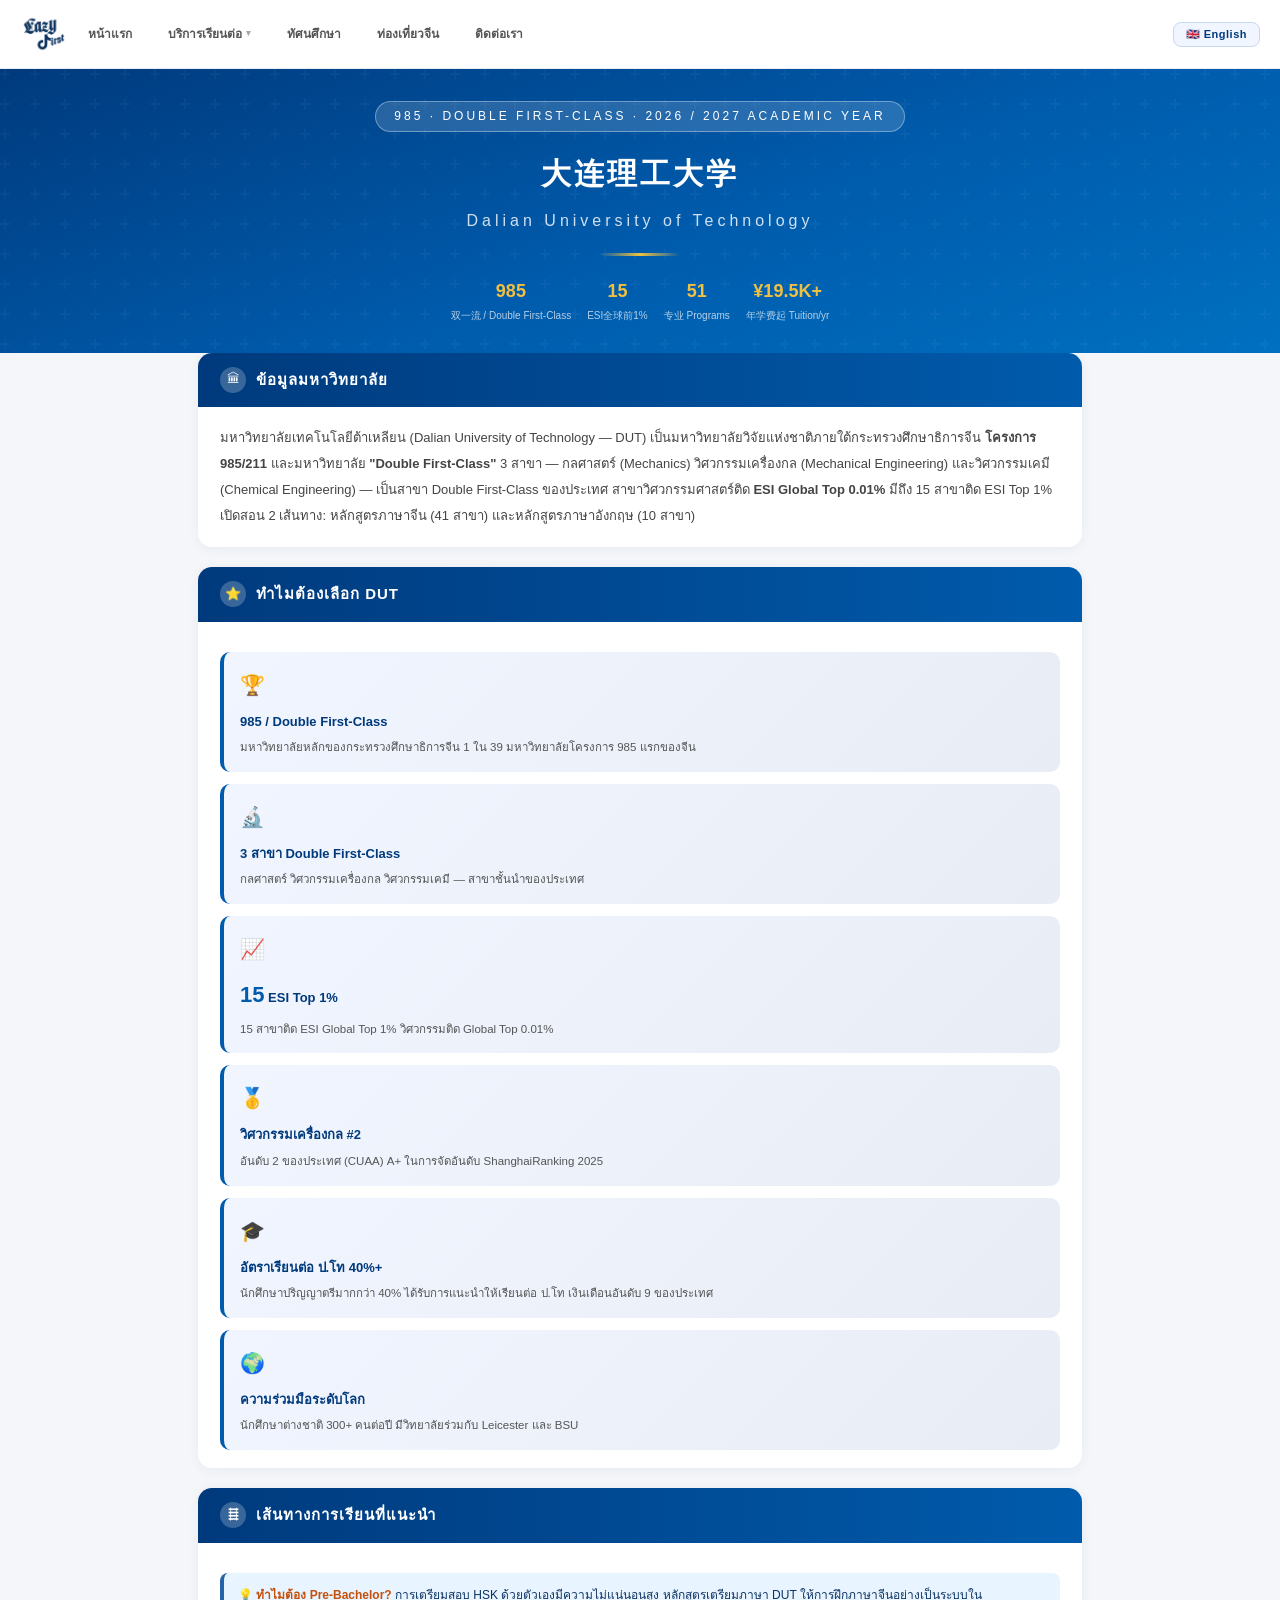
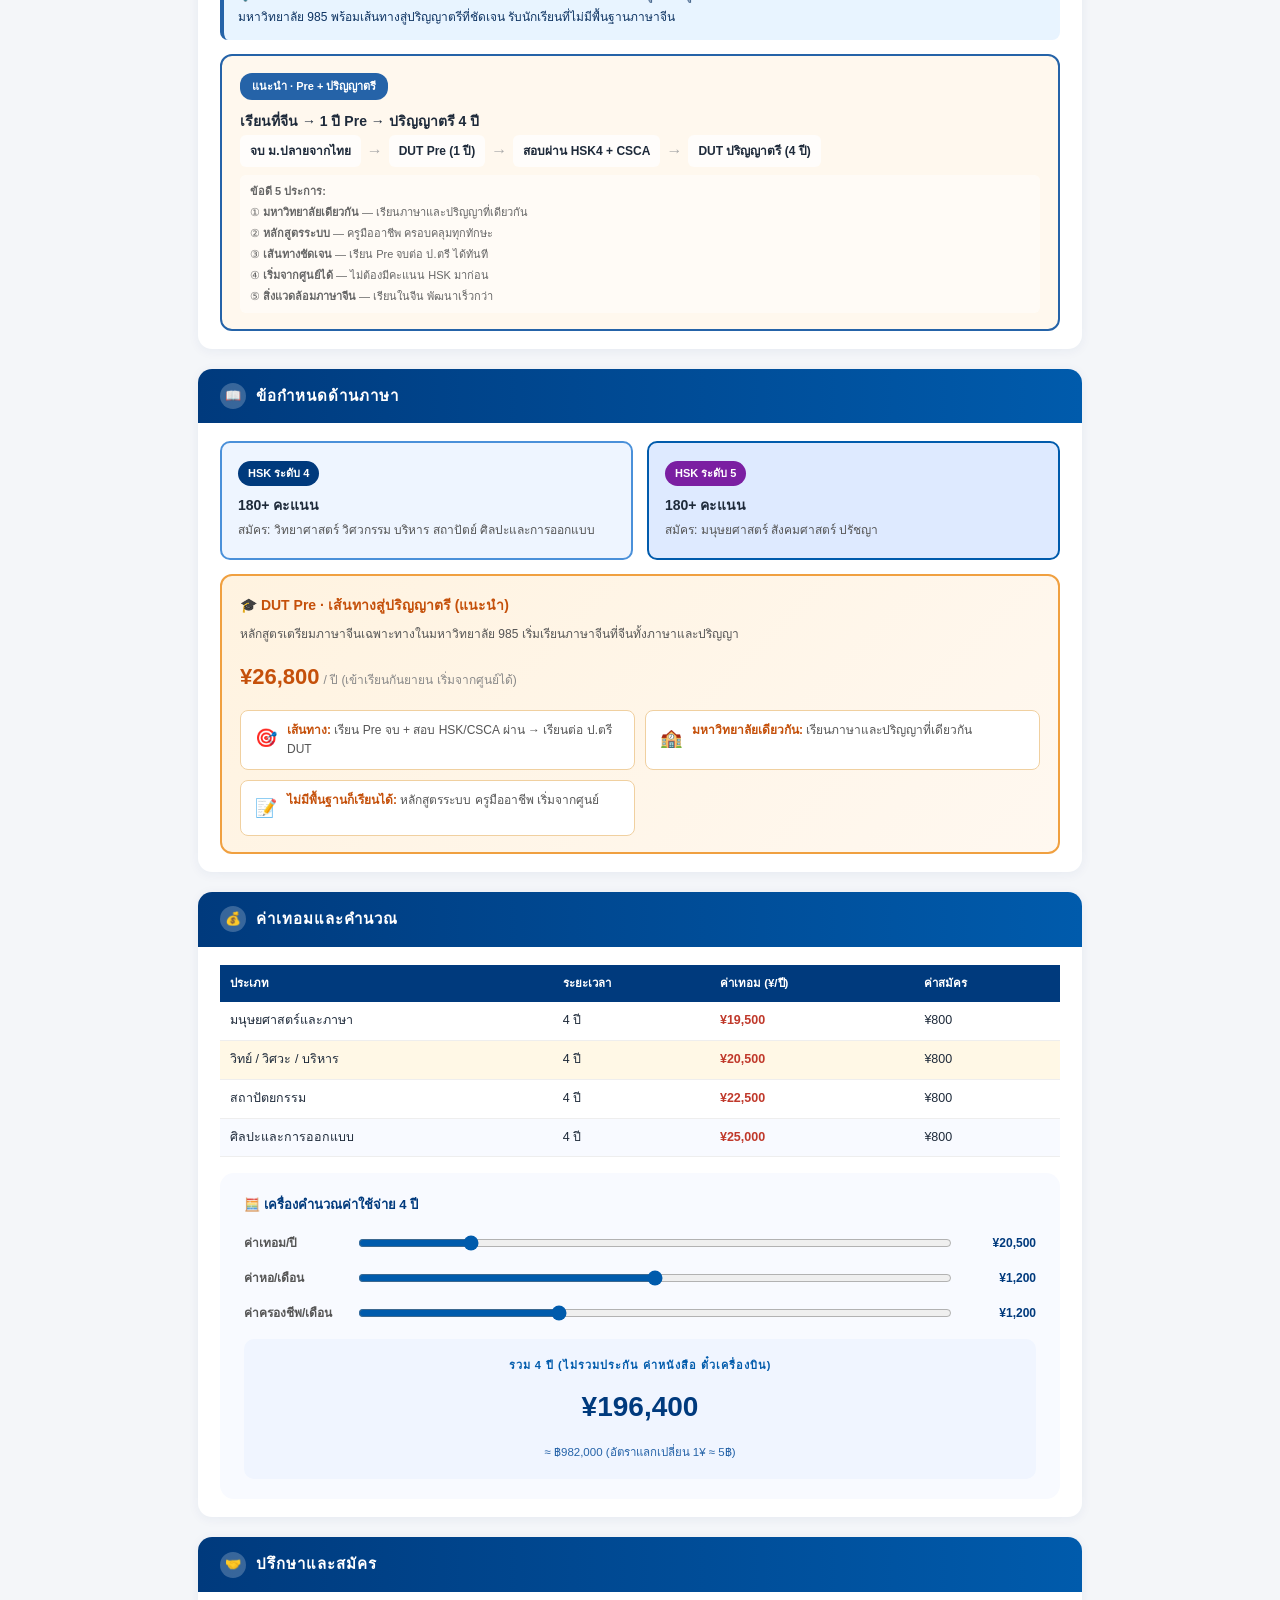
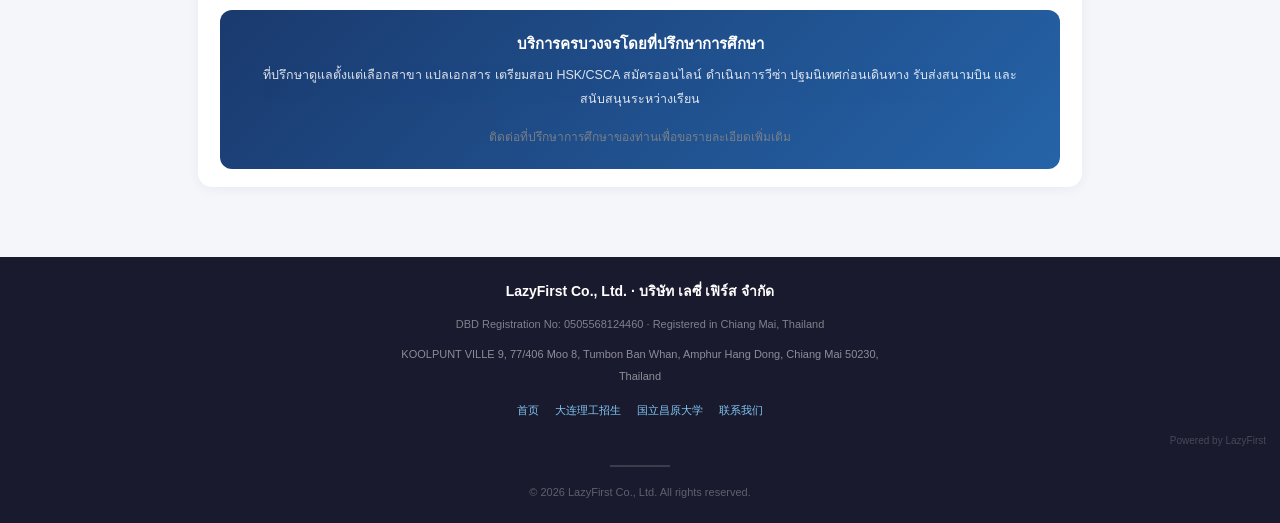
==== commit 0f728c7b: "Logo 放大拆分：品牌栏只留图标，hero 白底放品牌文字 - 品牌栏 .brand-logo-img 24px → 48px，移除品牌文字 span - 导航栏只显示 logo 图标（一半），语言" ====
--- a/schools/dlut.html
+++ b/schools/dlut.html
@@ -20,8 +20,6 @@
 <div class="brand-bar">
   <a href="../index.html" class="brand-logo">
     <img src="../assets/logo.png" alt="LazyFirst" class="brand-logo-img">
-    <span class="th-text">แพลตฟอร์มสู่ประเทศจีน</span>
-    <span class="zh-text">赴华服务平台</span>
   </a>
   <div class="brand-nav">
     <a href="../index.html#home"><span class="th-text">หน้าแรก</span><span class="zh-text">首页</span></a>
--- a/css/style.css
+++ b/css/style.css
@@ -12,7 +12,13 @@
 .brand-bar{background:#fff;border-bottom:1px solid #e8edf5;padding:10px 20px;display:flex;align-items:center;justify-content:space-between;flex-wrap:wrap;gap:10px;}
 .brand-logo{font-size:16px;font-weight:900;color:#003a7d;letter-spacing:1px;text-decoration:none;display:flex;align-items:center;gap:8px;}
 .brand-logo .bl-flag{font-size:20px;}
-.brand-logo-img{height:24px;width:auto;vertical-align:middle;}
+.brand-logo-img{height:48px;width:auto;vertical-align:middle;}
+
+/* ── Hero White Brand Bar (logo text half) ── */
+.hero-brand-bar{background:#fff;padding:14px 32px;text-align:center;font-size:18px;font-weight:900;color:#003a7d;letter-spacing:2px;border-radius:0 0 20px 20px;max-width:420px;margin:0 auto;box-shadow:0 6px 20px rgba(0,0,0,.12);position:relative;z-index:10;}
+.hero-brand-bar .th-text,.hero-brand-bar .zh-text{display:none;}
+.lang-th .hero-brand-bar .th-text{display:inline;}
+.lang-zh .hero-brand-bar .zh-text{display:inline;}
 .brand-nav{display:flex;gap:16px;align-items:center;flex-wrap:wrap;}
 .brand-nav a{font-size:12px;color:#555;text-decoration:none;font-weight:600;padding:4px 10px;border-radius:6px;transition:all .2s;}
 .brand-nav a:hover,.brand-nav a.active{color:#003a7d;background:#f0f5ff;}
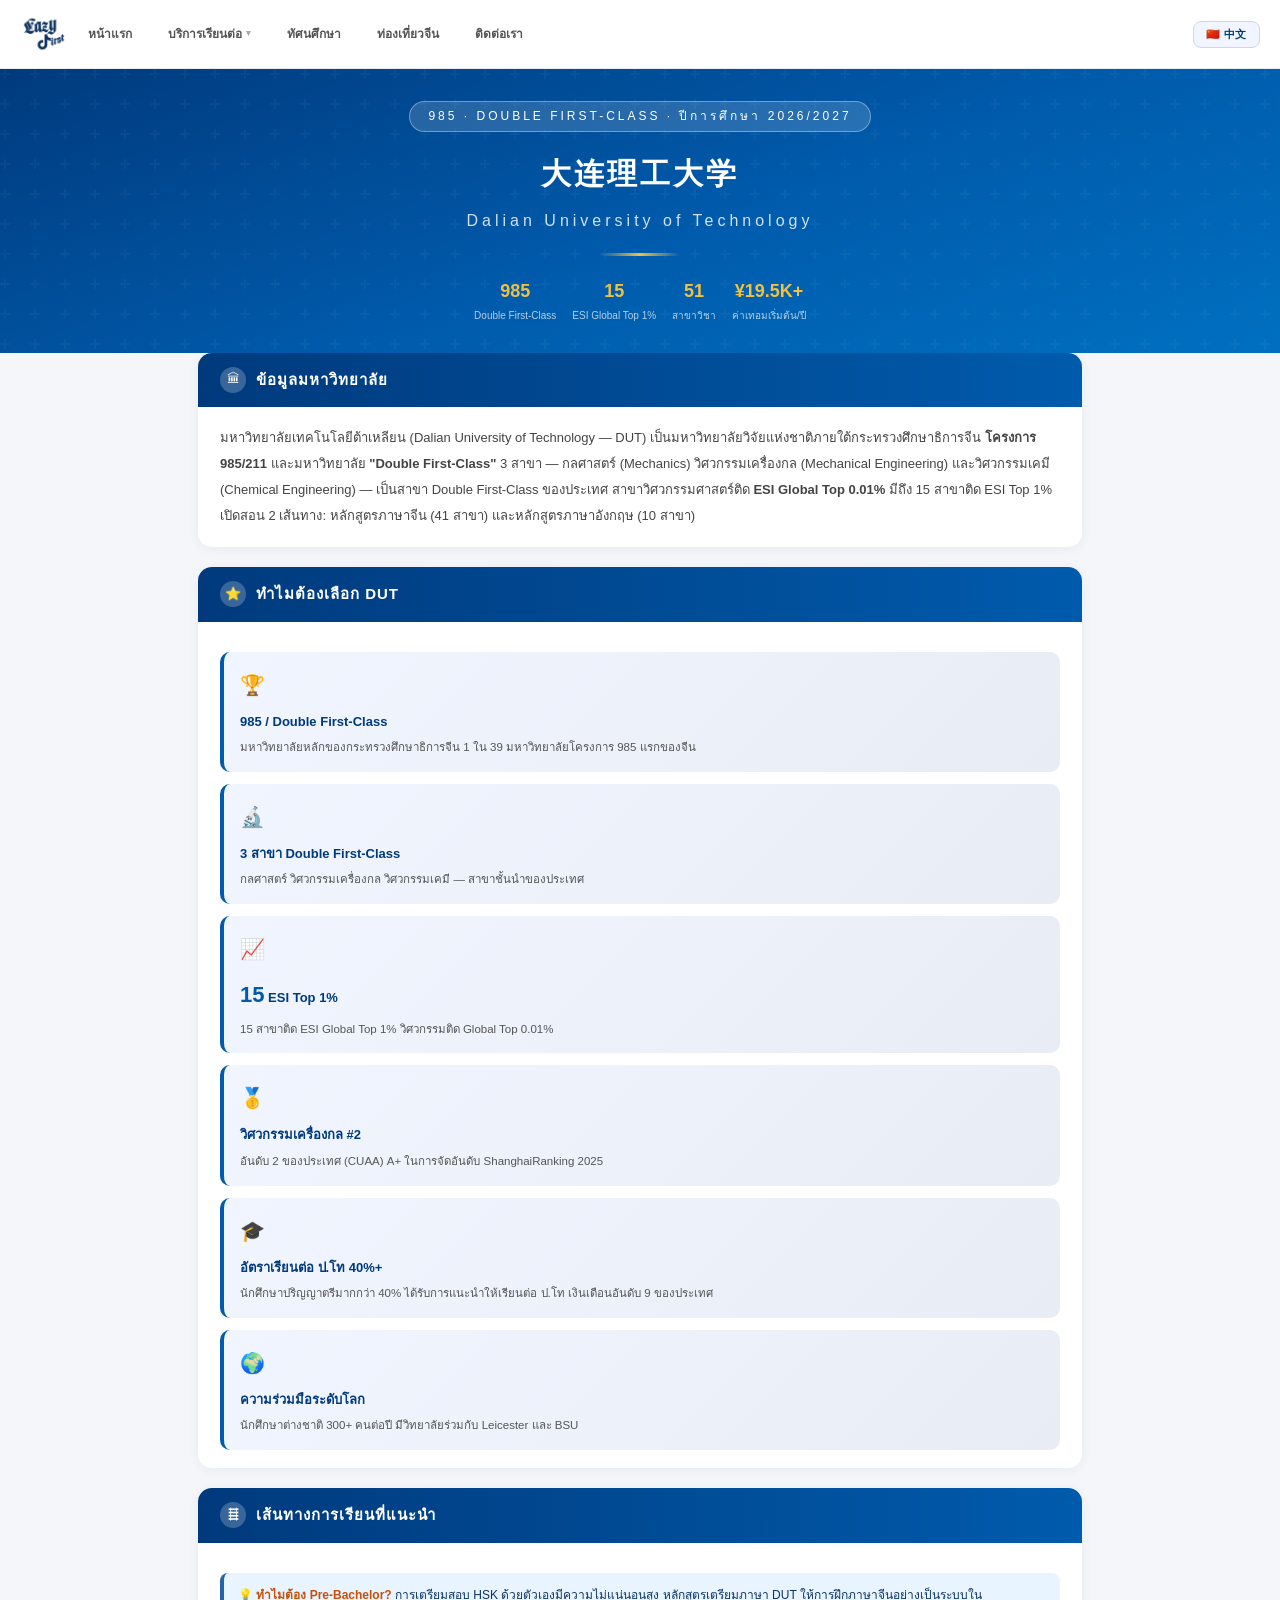
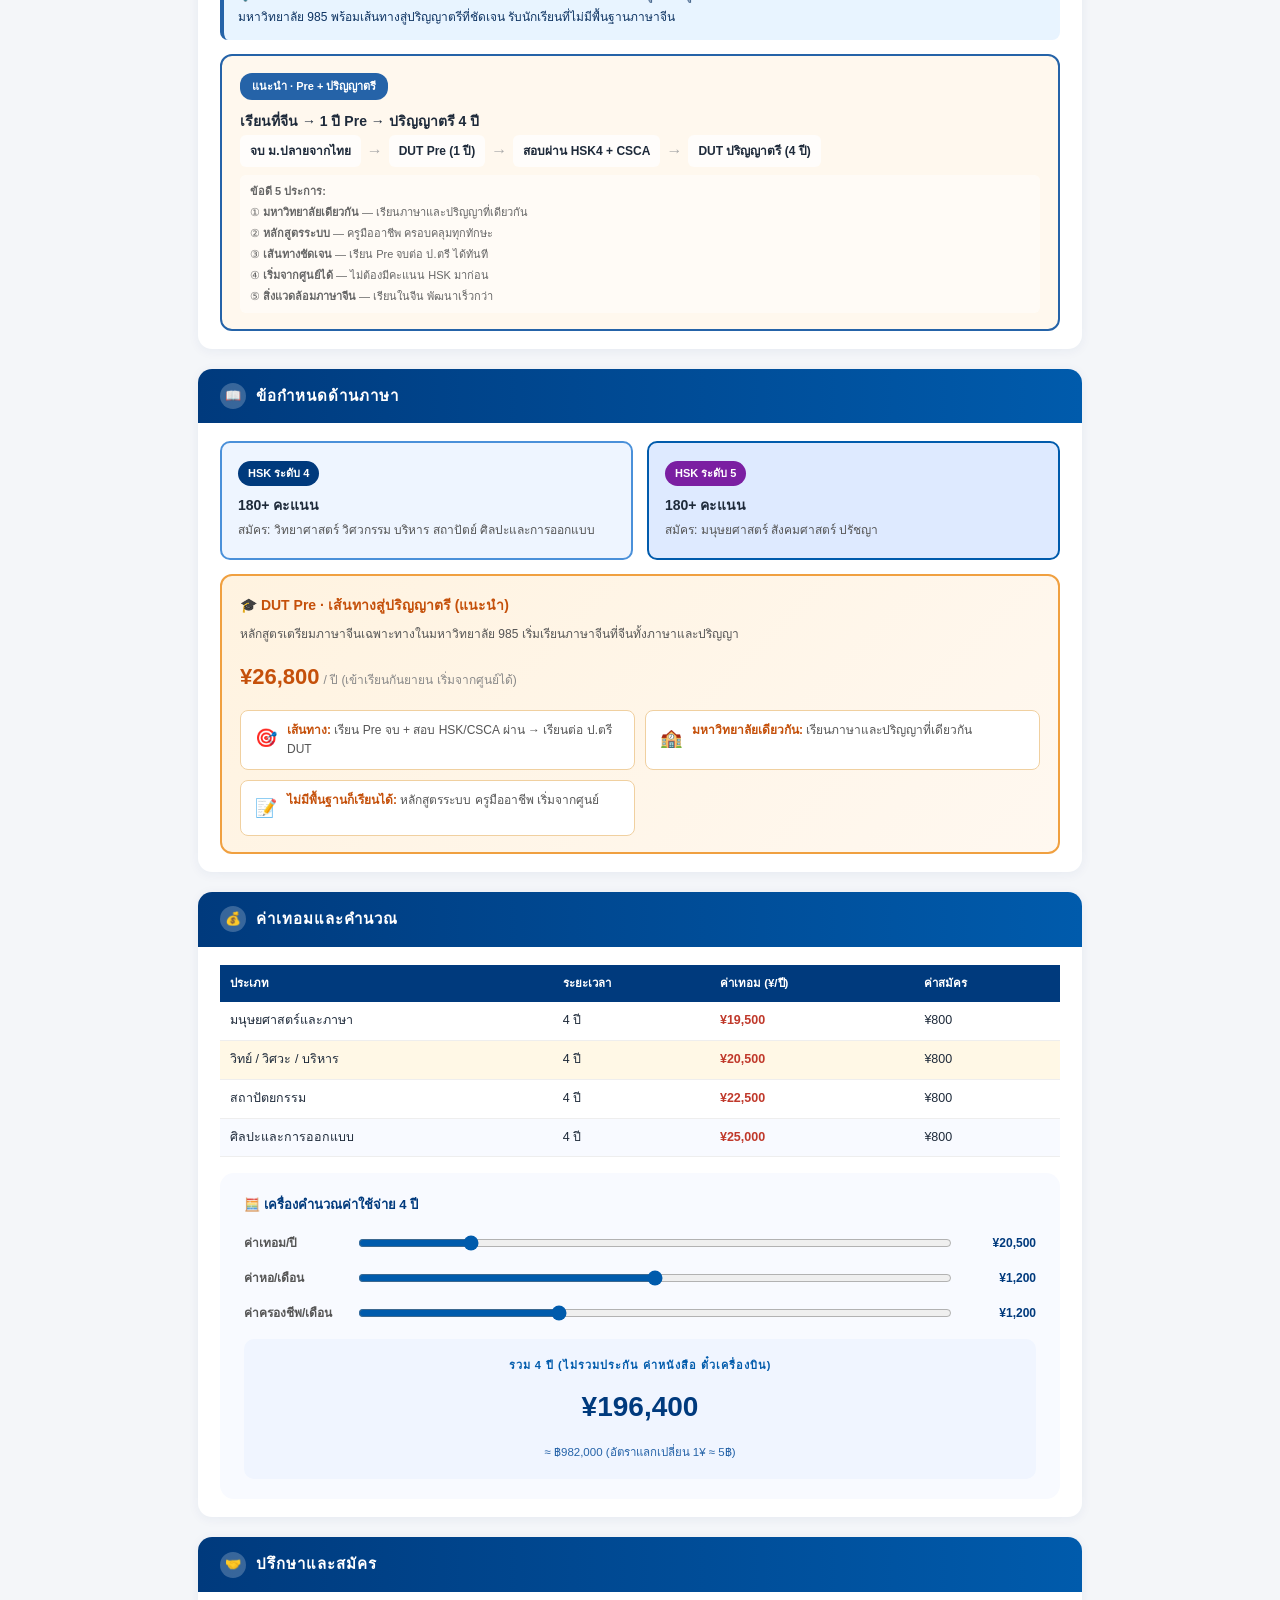
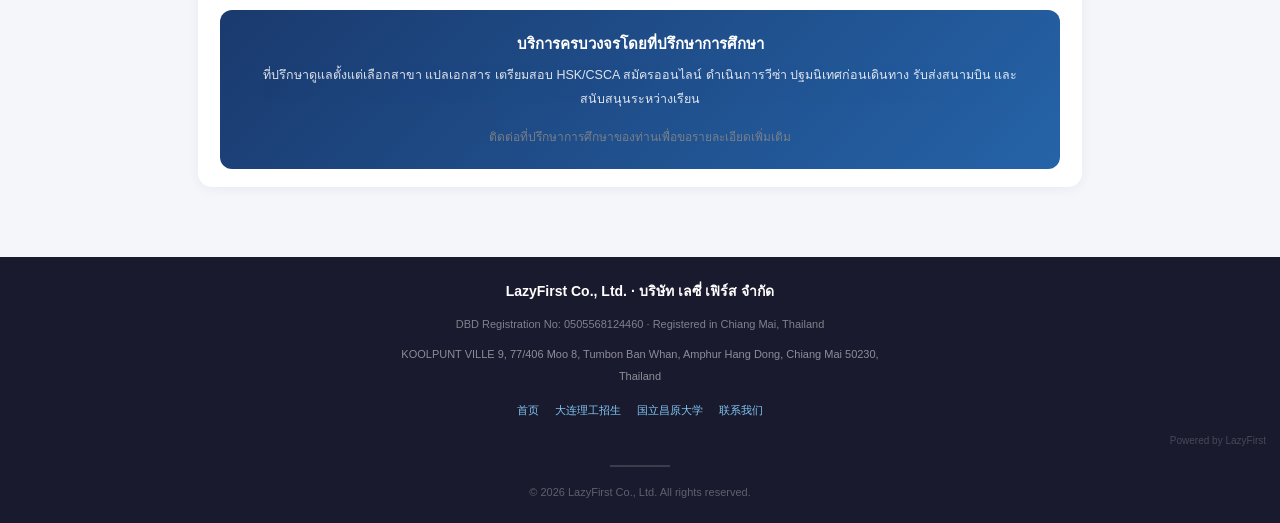
==== commit 9fac617a: "dlut.html 中泰切换 + 移除英文面板 + banner 双语标签 - 品牌栏按钮改为 🇨🇳 中文，同 gnu.html 走 TH↔ZH 切换 - 删除 panel-en（~90行），保留 p" ====
--- a/schools/dlut.html
+++ b/schools/dlut.html
@@ -42,20 +42,20 @@
     <a href="../index.html#travel"><span class="th-text">ท่องเที่ยวจีน</span><span class="zh-text">赴华旅游</span></a>
     <a href="../index.html#contact"><span class="th-text">ติดต่อเรา</span><span class="zh-text">联系我们</span></a>
   </div>
-  <button class="brand-lang-btn" id="lang-toggle">🇬🇧 English</button>
+  <button class="brand-lang-btn" id="lang-toggle">🇨🇳 中文</button>
 </div>
 
 <!-- ══ Cover ══ -->
 <div class="cover">
-  <div class="cover-badge">985 · DOUBLE FIRST-CLASS · 2026 / 2027 ACADEMIC YEAR</div>
+  <div class="cover-badge"><span class="th-text">985 · DOUBLE FIRST-CLASS · ปีการศึกษา 2026/2027</span><span class="zh-text">985 · DOUBLE FIRST-CLASS · 2026/2027 学年</span></div>
   <h1>大连理工大学</h1>
   <h2>Dalian University of Technology</h2>
   <div class="cover-divider"></div>
   <div class="cover-stats">
-    <div class="s"><div class="n">985</div><div class="l">双一流 / Double First-Class</div></div>
-    <div class="s"><div class="n">15</div><div class="l">ESI全球前1%</div></div>
-    <div class="s"><div class="n">51</div><div class="l">专业 Programs</div></div>
-    <div class="s"><div class="n">¥19.5K+</div><div class="l">年学费起 Tuition/yr</div></div>
+    <div class="s"><div class="n">985</div><div class="l"><span class="th-text">Double First-Class</span><span class="zh-text">双一流</span></div></div>
+    <div class="s"><div class="n">15</div><div class="l"><span class="th-text">ESI Global Top 1%</span><span class="zh-text">ESI 全球前1%</span></div></div>
+    <div class="s"><div class="n">51</div><div class="l"><span class="th-text">สาขาวิชา</span><span class="zh-text">专业</span></div></div>
+    <div class="s"><div class="n">¥19.5K+</div><div class="l"><span class="th-text">ค่าเทอมเริ่มต้น/ปี</span><span class="zh-text">年学费起</span></div></div>
   </div>
 </div>
 
@@ -257,98 +257,6 @@
   </div>
 </div><!-- /panel-zh -->
 
-<!-- ═══ English Panel ═══ -->
-<div class="panel" id="panel-en" lang="en">
-  <div class="section">
-    <div class="section-header"><div class="ic">🏛</div><h3>University Overview</h3></div>
-    <div class="section-body">
-      <p style="font-size:13px;color:#444;line-height:2;">Dalian University of Technology (DUT) is a prestigious research-oriented comprehensive university directly under China's Ministry of Education. It is a <strong>Project 985/211</strong> and national <strong>"Double First-Class"</strong> university. Three disciplines — Mechanics, Mechanical Engineering, and Chemical Engineering — are national Double First-Class construction disciplines. Engineering has entered <strong>ESI global top 0.01%</strong>, with 15 disciplines in ESI Top 1%. DUT offers two pathways: Chinese-taught (41 majors) and English-taught (10 majors).</p>
-    </div>
-  </div>
-
-  <div class="section">
-    <div class="section-header"><div class="ic">⭐</div><h3>Why Choose DUT</h3></div>
-    <div class="section-body">
-      <div class="highlight-grid">
-        <div class="highlight-card"><div class="hc-icon">🏆</div><div class="hc-title">985 / Double First-Class</div><div class="hc-desc">Ministry of Education key university, among China's first batch of Project 985 and Double First-Class institutions</div></div>
-        <div class="highlight-card"><div class="hc-icon">🔬</div><div class="hc-title">3 Double First-Class Disciplines</div><div class="hc-desc">Mechanics, Mechanical Engineering, and Chemical Engineering — nationally recognized elite disciplines</div></div>
-        <div class="highlight-card"><div class="hc-icon">📈</div><div class="hc-title"><span class="hc-num">15</span> ESI Top 1%</div><div class="hc-desc">15 disciplines in ESI Global Top 1%; Engineering in global Top 0.01%</div></div>
-        <div class="highlight-card"><div class="hc-icon">🥇</div><div class="hc-title">Mechanical Eng. Ranked #2</div><div class="hc-desc">Ranked #2 nationally (CUAA), A+ in ShanghaiRanking 2025</div></div>
-        <div class="highlight-card"><div class="hc-icon">🎓</div><div class="hc-title">40%+ Grad School Rate</div><div class="hc-desc">Over 40% of undergraduates recommended for graduate programs; salary ranks #9 nationally</div></div>
-        <div class="highlight-card"><div class="hc-icon">🌍</div><div class="hc-title">Global Partnerships</div><div class="hc-desc">300+ international students annually; joint institutes with Leicester and BSU</div></div>
-      </div>
-    </div>
-  </div>
-
-  <div class="section">
-    <div class="section-header"><div class="ic">🛤</div><h3>Recommended Study Pathway</h3></div>
-    <div class="section-body">
-      <div class="alert alert-info" style="margin-bottom:14px;">
-        <strong>💡 Why Foundation-to-Bachelor's?</strong> Self-studying for HSK carries uncertainty. The DUT Foundation Program offers structured Chinese training at a Project 985 university with a clear pathway to bachelor's admission. Zero Chinese foundation accepted.
-      </div>
-      <div class="path-flow">
-        <div class="path-option b" style="border-color:#2563a8;">
-          <span class="po-tag" style="background:#2563a8;">Recommended · Foundation + Bachelor's</span>
-          <h4>Study in China → 1-Year Foundation → 4-Year Bachelor's</h4>
-          <div class="po-flow">
-            <span class="po-step">Graduate high school in Thailand</span><span class="po-arrow">→</span>
-            <span class="po-step">DUT Foundation (1 year)</span><span class="po-arrow">→</span>
-            <span class="po-step">Pass HSK4 + CSCA</span><span class="po-arrow">→</span>
-            <span class="po-step">DUT Bachelor's (4 years)</span>
-          </div>
-          <div class="po-note"><strong>Five Key Advantages:</strong><br>① <strong>Same Campus</strong> — Language and degree at the same university<br>② <strong>Structured Training</strong> — Professional Chinese instructors, comprehensive courses<br>③ <strong>Guaranteed Pathway</strong> — Complete foundation to progress directly to bachelor's<br>④ <strong>Zero Foundation Accepted</strong> — No prior HSK score required<br>⑤ <strong>Immersive Environment</strong> — Study Chinese in China for faster progress</div>
-        </div>
-      </div>
-    </div>
-  </div>
-
-  <div class="section">
-    <div class="section-header"><div class="ic">📖</div><h3>Language Requirements</h3></div>
-    <div class="section-body">
-      <div class="hsk-grid">
-        <div class="hsk-card l4"><div class="lb">HSK Level 4</div><h4>180+ points</h4><p>For: Science, Engineering, Management, Architecture, Art & Design</p></div>
-        <div class="hsk-card l5"><div class="lb">HSK Level 5</div><h4>180+ points</h4><p>For: Humanities, Social Sciences, Philosophy</p></div>
-      </div>
-      <div class="yuke">
-        <h4>🎓 DUT Foundation · Pathway to Bachelor's (Recommended)</h4>
-        <p>Specialized Chinese language preparatory training at a Project 985 university. Complete both language study and degree at the same university.</p>
-        <div style="margin-top:10px;"><span class="yuke-price">¥26,800</span> <span style="font-size:12px;color:#888;">/ year (September intake, zero Chinese accepted)</span></div>
-        <div class="prep-benefits">
-          <div class="prep-benefit"><div class="pb-icon">🎯</div><div class="pb-text"><strong>Pathway:</strong> Complete foundation + pass HSK/CSCA, then apply directly for DUT bachelor's</div></div>
-          <div class="prep-benefit"><div class="pb-icon">🏫</div><div class="pb-text"><strong>Same Campus:</strong> Language study and degree at the same university</div></div>
-          <div class="prep-benefit"><div class="pb-icon">📝</div><div class="pb-text"><strong>Structured Training:</strong> Comprehensive Chinese + HSK prep, zero foundation accepted</div></div>
-        </div>
-      </div>
-    </div>
-  </div>
-
-  <div class="section">
-    <div class="section-header"><div class="ic">💰</div><h3>Tuition & Costs</h3></div>
-    <div class="section-body">
-      <table>
-        <thead><tr><th>Category</th><th>Duration</th><th>Tuition (RMB/yr)</th><th>App Fee</th></tr></thead>
-        <tbody>
-          <tr><td>Humanities & Languages</td><td>4 years</td><td class="price">¥19,500</td><td>¥800</td></tr>
-          <tr class="hl"><td>Science / Engineering / Management</td><td>4 years</td><td class="price">¥20,500</td><td>¥800</td></tr>
-          <tr><td>Architecture</td><td>4 years</td><td class="price">¥22,500</td><td>¥800</td></tr>
-          <tr><td>Art & Design</td><td>4 years</td><td class="price">¥25,000</td><td>¥800</td></tr>
-        </tbody>
-      </table>
-    </div>
-  </div>
-
-  <div class="section">
-    <div class="section-header"><div class="ic">🤝</div><h3>Consultation & Enrollment</h3></div>
-    <div class="section-body">
-      <div class="agent-box">
-        <h4>Full-Service Study Advisor Support</h4>
-        <p style="margin-bottom:14px;">Your study advisor provides end-to-end service from planning to enrollment: program selection, document translation, HSK/CSCA prep, online application, visa processing, pre-departure briefing, airport pickup, and ongoing support.</p>
-        <p style="font-size:12px;color:#888;">For more details, please contact your study advisor.</p>
-      </div>
-    </div>
-  </div>
-</div><!-- /panel-en -->
-
 </div><!-- /container -->
 
 <footer>
